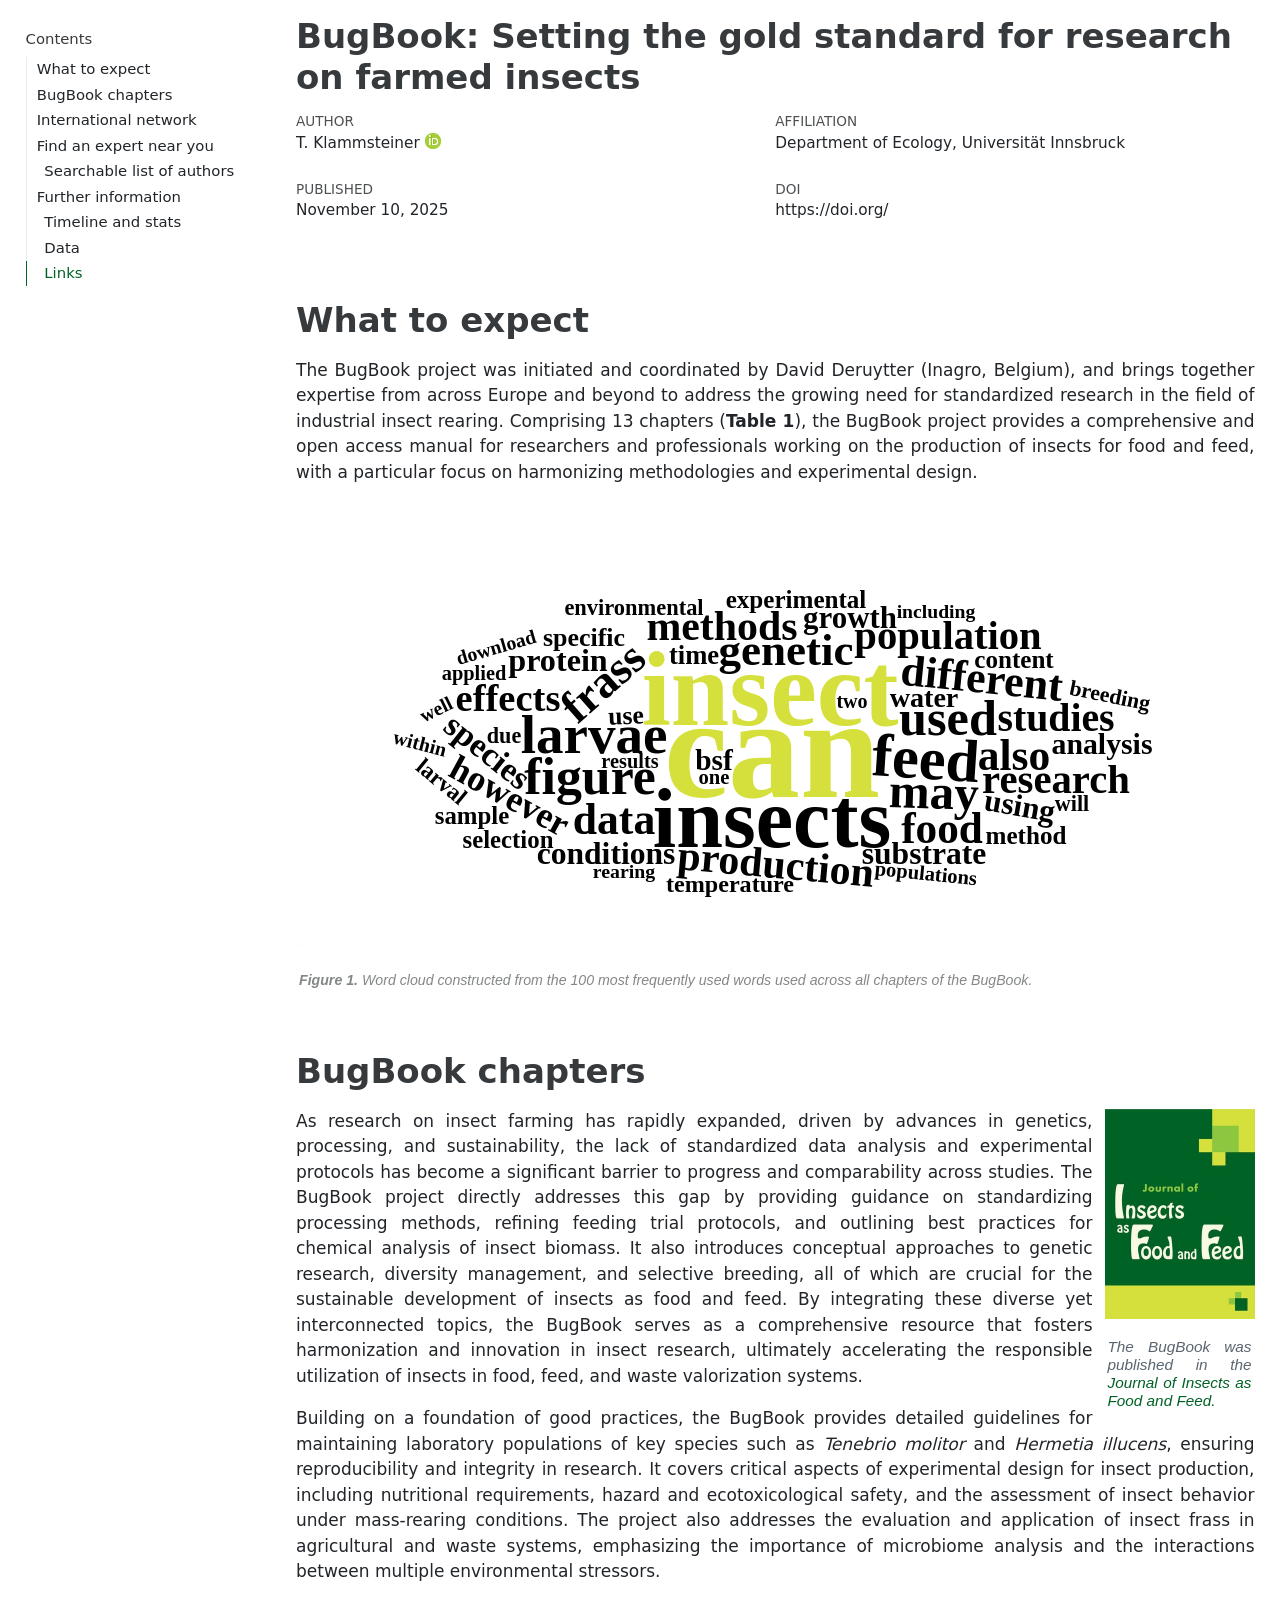
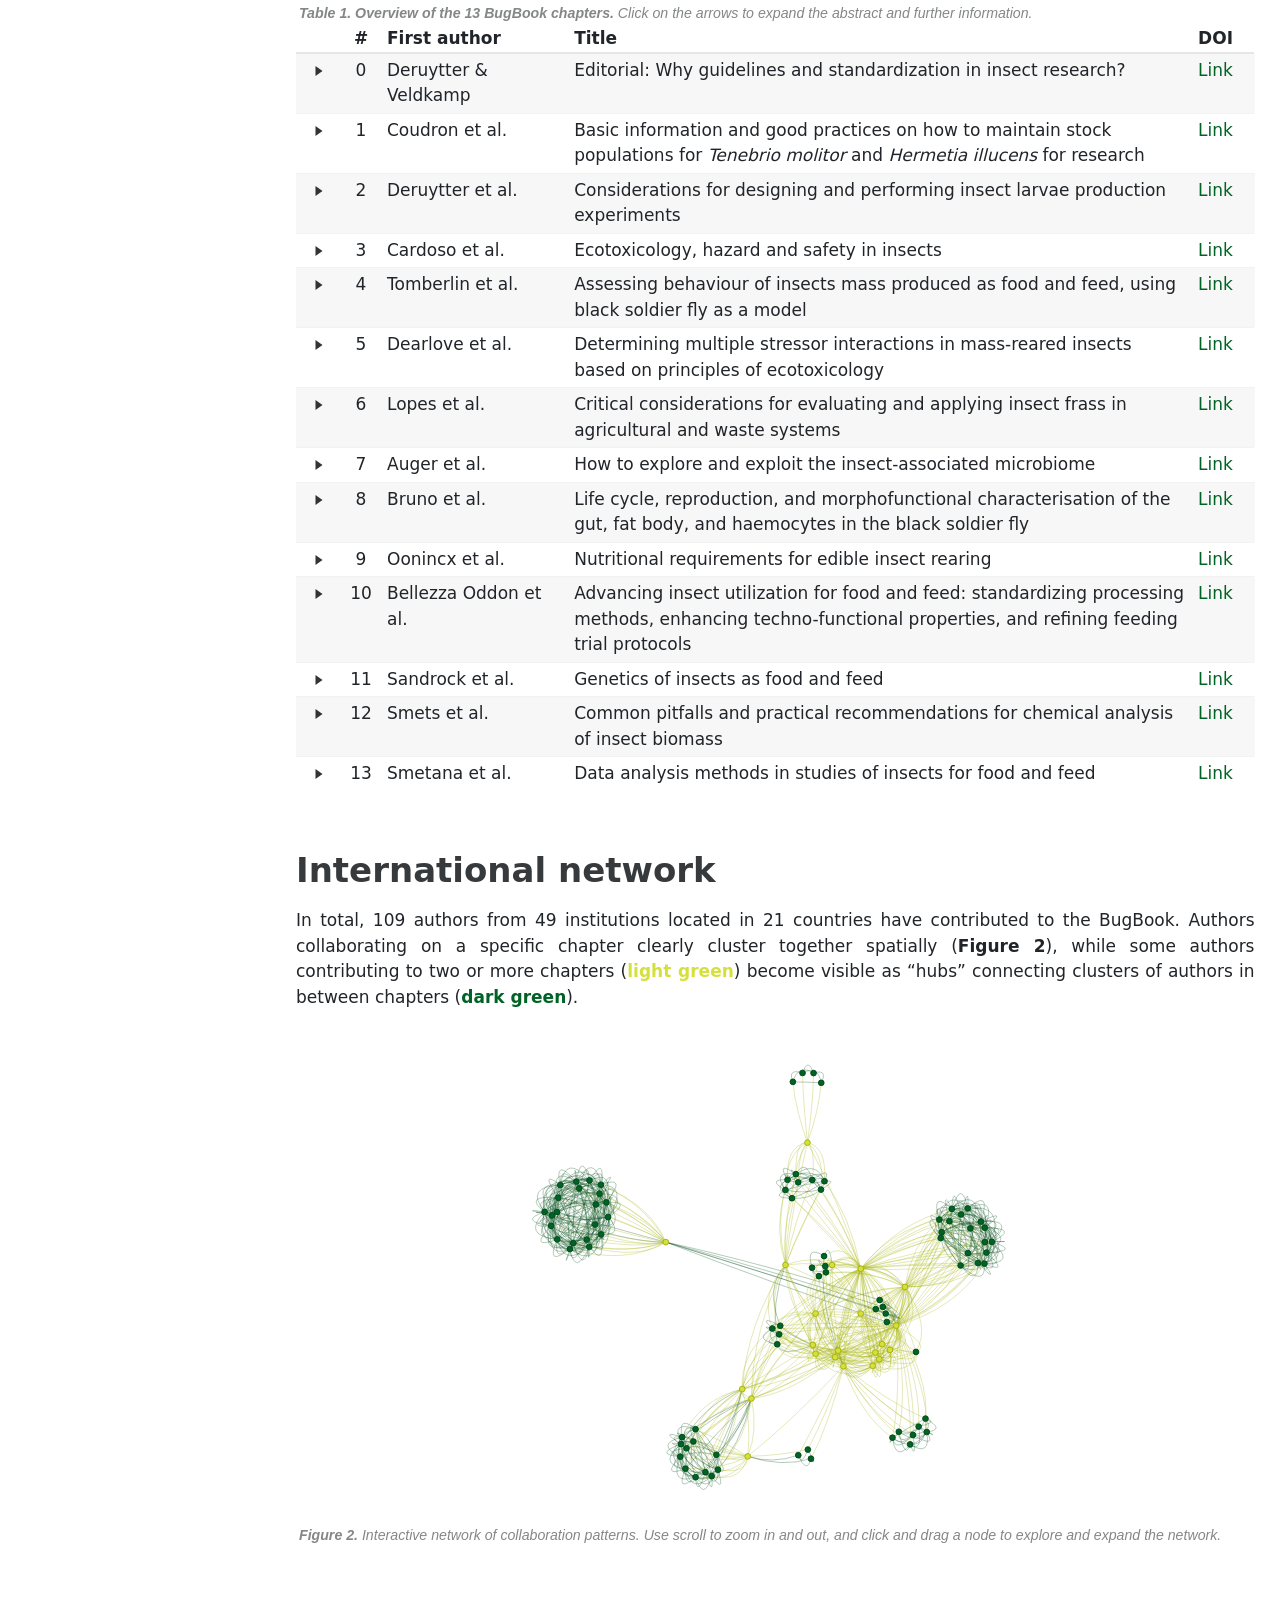
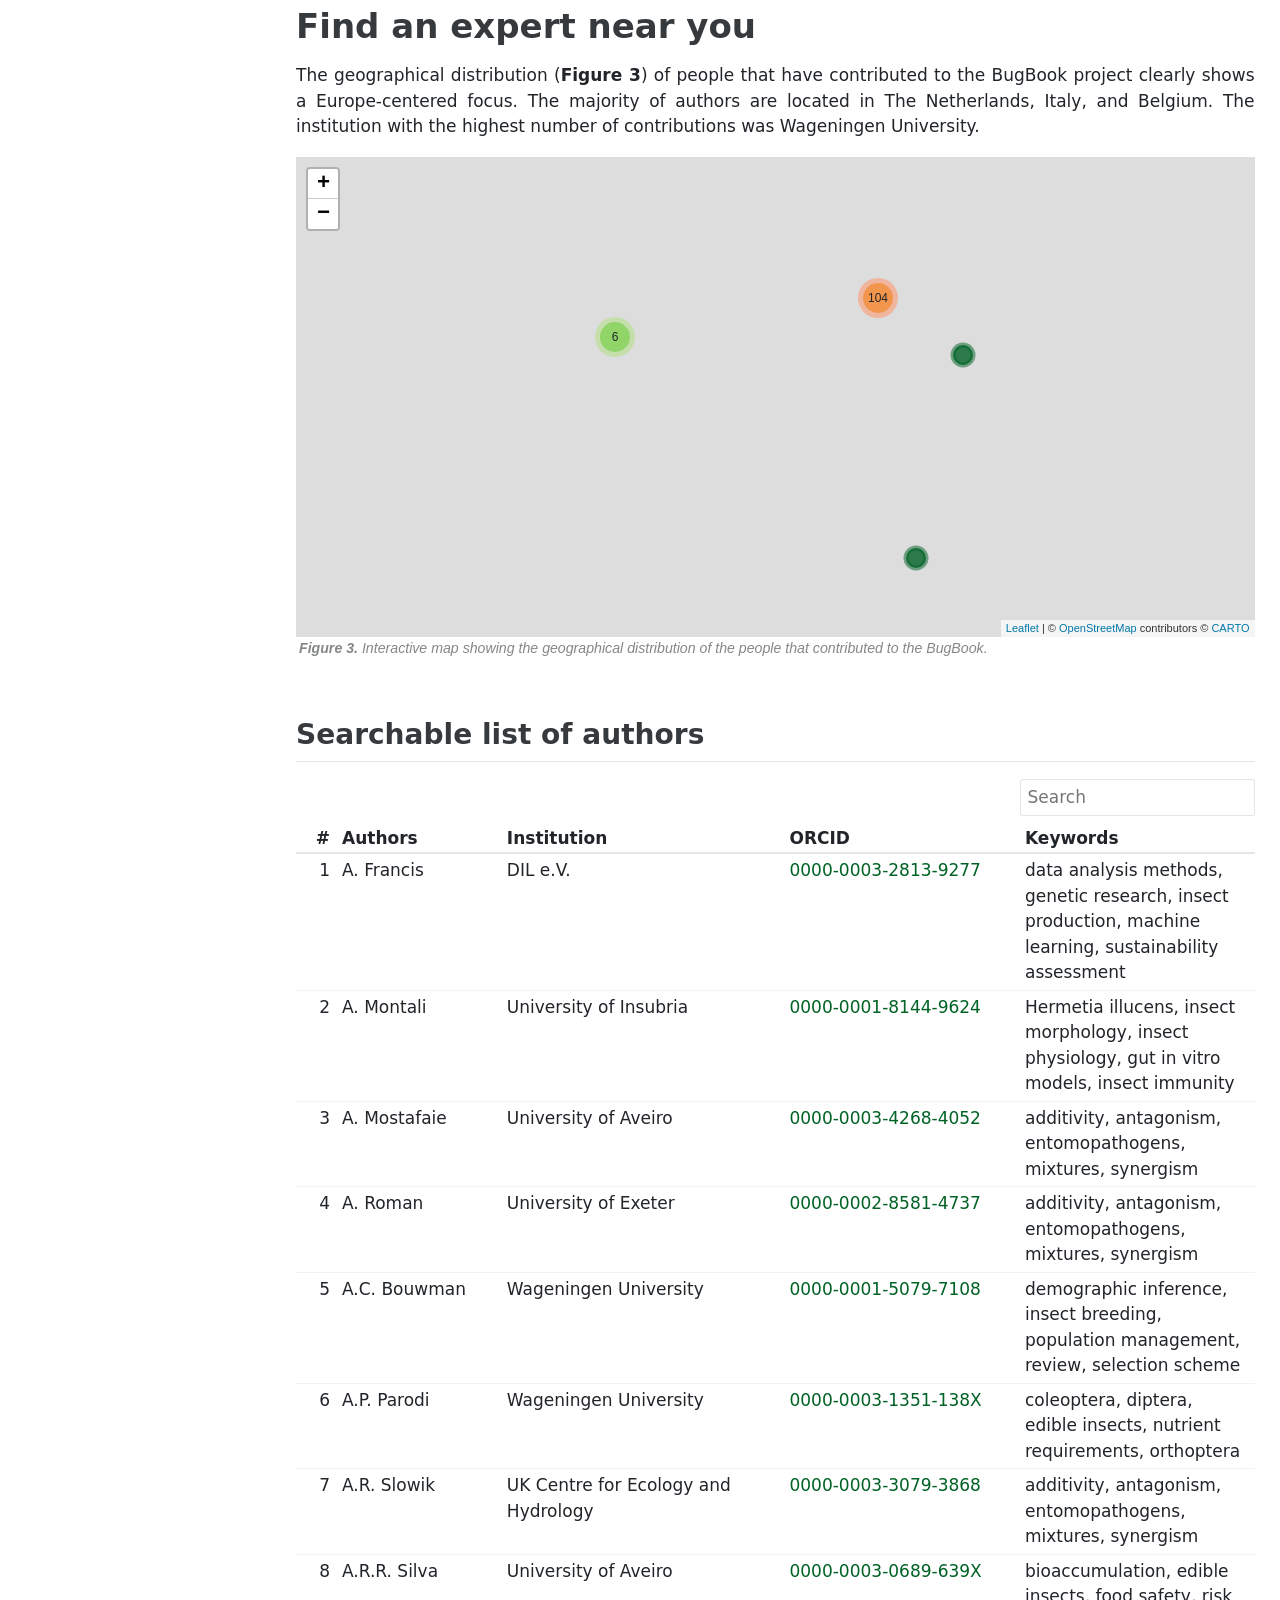
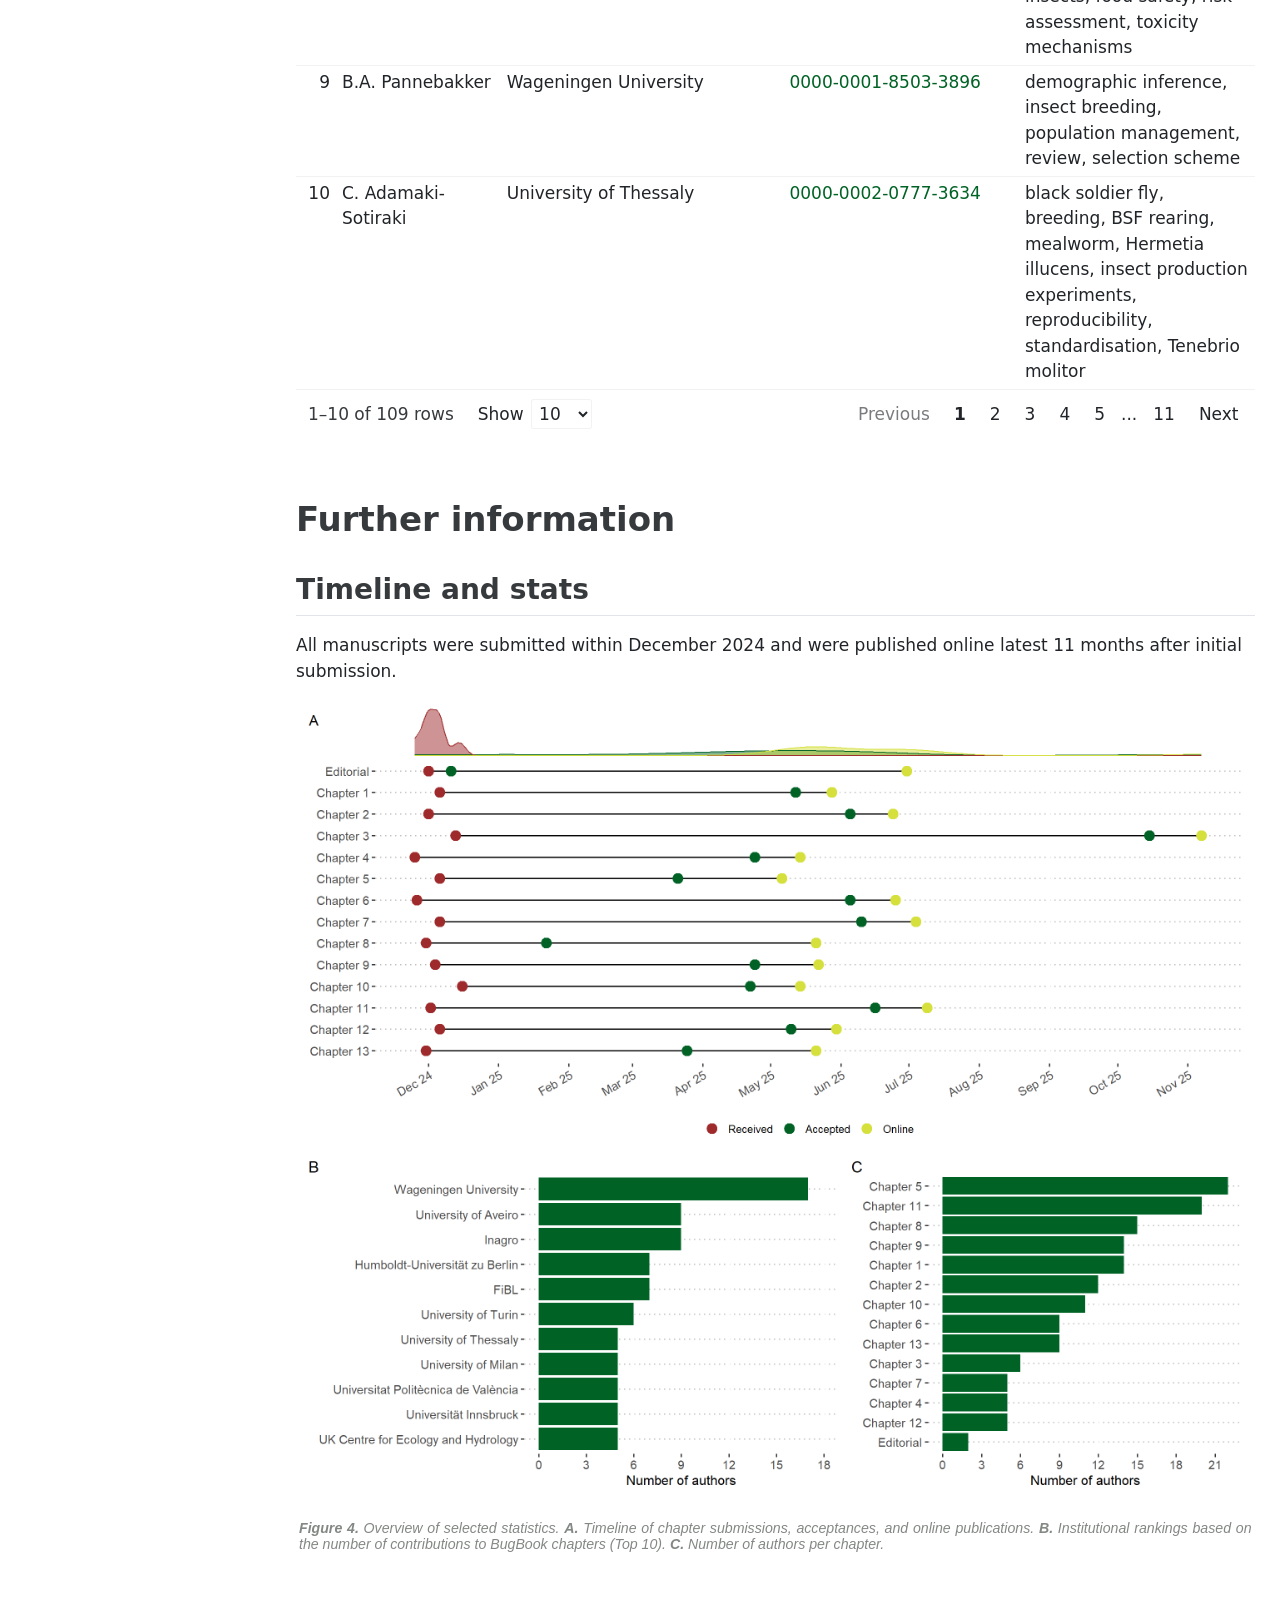
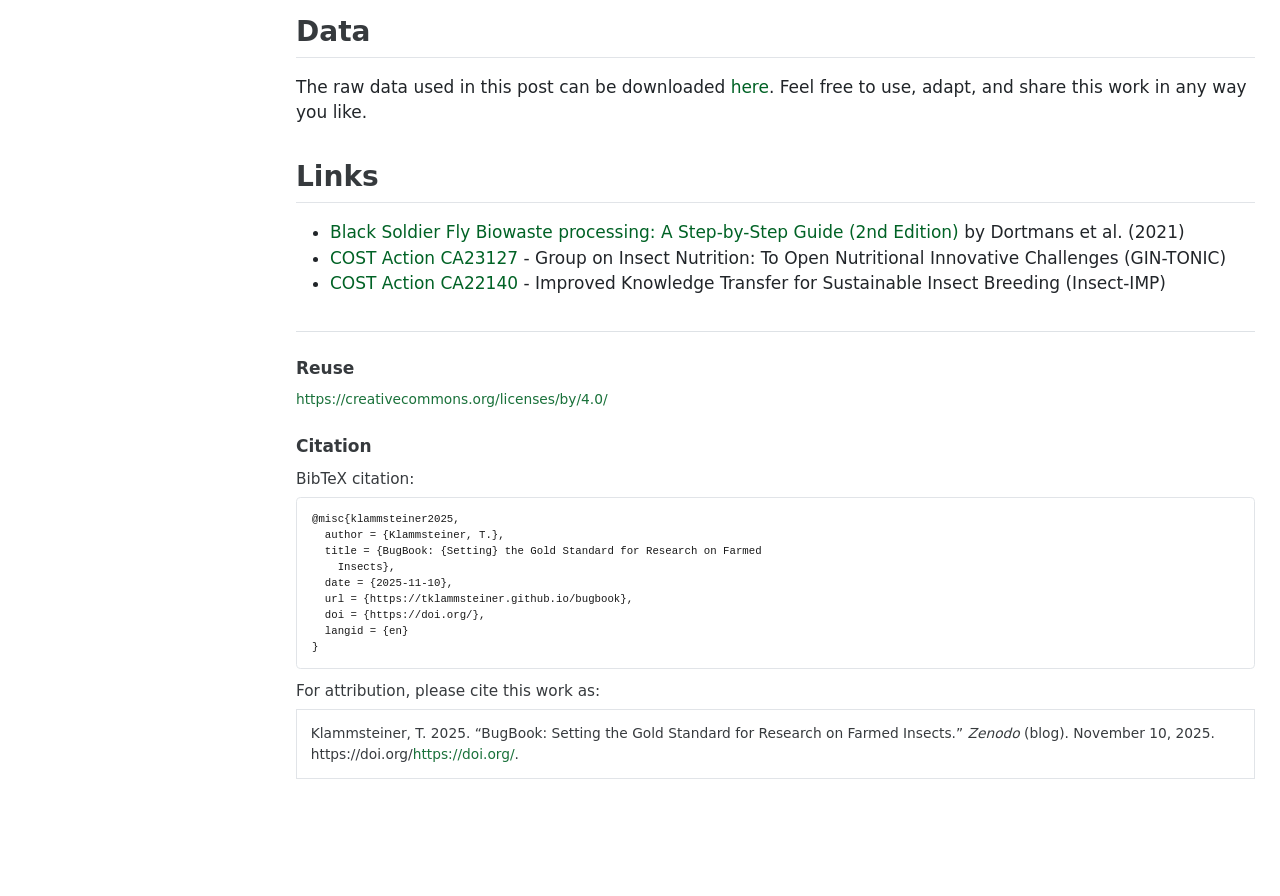
==== bugbook.html @ 724b0758 "adding release" ====
<!DOCTYPE html>
<html xmlns="http://www.w3.org/1999/xhtml" lang="en" xml:lang="en"><head>

<meta charset="utf-8">
<meta name="generator" content="quarto-1.3.450">

<meta name="viewport" content="width=device-width, initial-scale=1.0, user-scalable=yes">

<meta name="author" content="T. Klammsteiner">
<meta name="dcterms.date" content="2025-11-10">
<meta name="keywords" content="BugBook, Insects as food and feed, Insect farming, Standardization">

<title>BugBook: Setting the gold standard for research on farmed insects</title>
<style>
code{white-space: pre-wrap;}
span.smallcaps{font-variant: small-caps;}
div.columns{display: flex; gap: min(4vw, 1.5em);}
div.column{flex: auto; overflow-x: auto;}
div.hanging-indent{margin-left: 1.5em; text-indent: -1.5em;}
ul.task-list{list-style: none;}
ul.task-list li input[type="checkbox"] {
  width: 0.8em;
  margin: 0 0.8em 0.2em -1em; /* quarto-specific, see https://github.com/quarto-dev/quarto-cli/issues/4556 */ 
  vertical-align: middle;
}
</style>


<script src="bugbook_files/libs/clipboard/clipboard.min.js"></script>
<script src="bugbook_files/libs/quarto-html/quarto.js"></script>
<script src="bugbook_files/libs/quarto-html/popper.min.js"></script>
<script src="bugbook_files/libs/quarto-html/tippy.umd.min.js"></script>
<script src="bugbook_files/libs/quarto-html/anchor.min.js"></script>
<link href="bugbook_files/libs/quarto-html/tippy.css" rel="stylesheet">
<link href="bugbook_files/libs/quarto-html/quarto-syntax-highlighting.css" rel="stylesheet" id="quarto-text-highlighting-styles">
<script src="bugbook_files/libs/bootstrap/bootstrap.min.js"></script>
<link href="bugbook_files/libs/bootstrap/bootstrap-icons.css" rel="stylesheet">
<link href="bugbook_files/libs/bootstrap/bootstrap.min.css" rel="stylesheet" id="quarto-bootstrap" data-mode="light">
<style>html{ scroll-behavior: smooth; }</style>

<script src="bugbook_files/libs/core-js-2.5.3/shim.min.js"></script>
<script src="bugbook_files/libs/react-18.2.0/react.min.js"></script>
<script src="bugbook_files/libs/react-18.2.0/react-dom.min.js"></script>
<script src="bugbook_files/libs/reactwidget-2.0.0/react-tools.js"></script>
<link href="bugbook_files/libs/htmltools-fill-0.5.8.1/fill.css" rel="stylesheet">
<script src="bugbook_files/libs/htmlwidgets-1.6.4/htmlwidgets.js"></script>
<link href="bugbook_files/libs/reactable-0.4.4/reactable.css" rel="stylesheet">
<script src="bugbook_files/libs/reactable-binding-0.4.4/reactable.js"></script>
<link href="bugbook_files/libs/vis-9.1.0/vis-network.min.css" rel="stylesheet">
<script src="bugbook_files/libs/vis-9.1.0/vis-network.min.js"></script>
<script src="bugbook_files/libs/visNetwork-binding-2.1.2/visNetwork.js"></script>
<script src="bugbook_files/libs/jquery-3.6.0/jquery-3.6.0.min.js"></script>
<link href="bugbook_files/libs/leaflet-1.3.1/leaflet.css" rel="stylesheet">
<script src="bugbook_files/libs/leaflet-1.3.1/leaflet.js"></script>
<link href="bugbook_files/libs/leafletfix-1.0.0/leafletfix.css" rel="stylesheet">
<script src="bugbook_files/libs/proj4-2.6.2/proj4.min.js"></script>
<script src="bugbook_files/libs/Proj4Leaflet-1.0.1/proj4leaflet.js"></script>
<link href="bugbook_files/libs/rstudio_leaflet-1.3.1/rstudio_leaflet.css" rel="stylesheet">
<script src="bugbook_files/libs/leaflet-binding-2.2.2/leaflet.js"></script>
<script src="bugbook_files/libs/leaflet-providers-2.0.0/leaflet-providers_2.0.0.js"></script>
<script src="bugbook_files/libs/leaflet-providers-plugin-2.2.2/leaflet-providers-plugin.js"></script>
<link href="bugbook_files/libs/leaflet-markercluster-1.0.5/MarkerCluster.css" rel="stylesheet">
<link href="bugbook_files/libs/leaflet-markercluster-1.0.5/MarkerCluster.Default.css" rel="stylesheet">
<script src="bugbook_files/libs/leaflet-markercluster-1.0.5/leaflet.markercluster.js"></script>
<script src="bugbook_files/libs/leaflet-markercluster-1.0.5/leaflet.markercluster.freezable.js"></script>
<script src="bugbook_files/libs/leaflet-markercluster-1.0.5/leaflet.markercluster.layersupport.js"></script>


<link rel="stylesheet" href="custom.css">
</head>

<body>

<div id="quarto-content" class="page-columns page-rows-contents page-layout-full toc-left">
<div id="quarto-sidebar-toc-left" class="sidebar toc-left">
  <nav id="TOC" role="doc-toc" class="toc-active" data-toc-expanded="2">
    <h2 id="toc-title">Contents</h2>
   
  <ul>
  <li><a href="#what-to-expect" id="toc-what-to-expect" class="nav-link active" data-scroll-target="#what-to-expect">What to expect</a></li>
  <li><a href="#bugbook-chapters" id="toc-bugbook-chapters" class="nav-link" data-scroll-target="#bugbook-chapters">BugBook chapters</a></li>
  <li><a href="#international-network" id="toc-international-network" class="nav-link" data-scroll-target="#international-network">International network</a></li>
  <li><a href="#find-an-expert-near-you" id="toc-find-an-expert-near-you" class="nav-link" data-scroll-target="#find-an-expert-near-you">Find an expert near you</a>
  <ul class="collapse">
  <li><a href="#searchable-list-of-authors" id="toc-searchable-list-of-authors" class="nav-link" data-scroll-target="#searchable-list-of-authors">Searchable list of authors</a></li>
  </ul></li>
  <li><a href="#further-information" id="toc-further-information" class="nav-link" data-scroll-target="#further-information">Further information</a>
  <ul class="collapse">
  <li><a href="#timeline-and-stats" id="toc-timeline-and-stats" class="nav-link" data-scroll-target="#timeline-and-stats">Timeline and stats</a></li>
  <li><a href="#data" id="toc-data" class="nav-link" data-scroll-target="#data">Data</a></li>
  <li><a href="#links" id="toc-links" class="nav-link" data-scroll-target="#links">Links</a></li>
  </ul></li>
  </ul>
</nav>
</div>
<div id="quarto-margin-sidebar" class="sidebar margin-sidebar zindex-bottom">
</div>
<main class="content column-page-right" id="quarto-document-content">

<header id="title-block-header" class="quarto-title-block default">
<div class="quarto-title">
<h1 class="title">BugBook: Setting the gold standard for research on farmed insects</h1>
</div>


<div class="quarto-title-meta-author">
  <div class="quarto-title-meta-heading">Author</div>
  <div class="quarto-title-meta-heading">Affiliation</div>
  
    <div class="quarto-title-meta-contents">
    <p class="author"><a href="https://tklammsteiner.github.io">T. Klammsteiner</a> <a href="https://orcid.org/0000-0003-1280-5159" class="quarto-title-author-orcid"> <img src="[data-uri]"></a></p>
  </div>
    <div class="quarto-title-meta-contents">
        <p class="affiliation">
            Department of Ecology, Universität Innsbruck
          </p>
      </div>
    </div>

<div class="quarto-title-meta">

      
    <div>
    <div class="quarto-title-meta-heading">Published</div>
    <div class="quarto-title-meta-contents">
      <p class="date">November 10, 2025</p>
    </div>
  </div>
  
    
    <div>
    <div class="quarto-title-meta-heading">Doi</div>
    <div class="quarto-title-meta-contents">
      <p class="doi">
        <a href="https://doi.org/https://doi.org/">https://doi.org/</a>
      </p>
    </div>
  </div>
  </div>
  

</header>


<p><br></p>
<section id="what-to-expect" class="level1">
<h1>What to expect</h1>
<div style="text-align: justify;">
<p>The BugBook project was initiated and coordinated by David Deruytter (Inagro, Belgium), and brings together expertise from across Europe and beyond to address the growing need for standardized research in the field of industrial insect rearing. Comprising 13 chapters (<strong>Table 1</strong>), the BugBook project provides a comprehensive and open access manual for researchers and professionals working on the production of insects for food and feed, with a particular focus on harmonizing methodologies and experimental design.</p>
</div>
<p><br></p>
<iframe src="assets/wordcloud.html" width="100%" height="400" style="border:none;">
</iframe>
<figcaption>
<b>Figure 1.</b> Word cloud constructed from the 100 most frequently used words used across all chapters of the BugBook.
</figcaption>
<p><br></p>
</section>
<section id="bugbook-chapters" class="level1">
<h1>BugBook chapters</h1>
<div style="text-align: justify;">
<figure style="float: right; margin: 0 0 1em 1em; width: 150px; text-align: justify; font-size: 9pt;" class="figure">
<img src="assets/jiff.jpg" alt="JIFF logo" style="width: 100%;" class="figure-img">
<figcaption style="margin-top: 0.5em; font-style: italic;" class="figure-caption">
The BugBook was published in the <i><a href="https://brill.com/view/journals/jiff/jiff-overview.xml">Journal of Insects as Food and Feed.</a></i>
</figcaption>
</figure>
<p>As research on insect farming has rapidly expanded, driven by advances in genetics, processing, and sustainability, the lack of standardized data analysis and experimental protocols has become a significant barrier to progress and comparability across studies. The BugBook project directly addresses this gap by providing guidance on standardizing processing methods, refining feeding trial protocols, and outlining best practices for chemical analysis of insect biomass. It also introduces conceptual approaches to genetic research, diversity management, and selective breeding, all of which are crucial for the sustainable development of insects as food and feed. By integrating these diverse yet interconnected topics, the BugBook serves as a comprehensive resource that fosters harmonization and innovation in insect research, ultimately accelerating the responsible utilization of insects in food, feed, and waste valorization systems.</p>
<p>Building on a foundation of good practices, the BugBook provides detailed guidelines for maintaining laboratory populations of key species such as <i>Tenebrio molitor</i> and <i>Hermetia illucens</i>, ensuring reproducibility and integrity in research. It covers critical aspects of experimental design for insect production, including nutritional requirements, hazard and ecotoxicological safety, and the assessment of insect behavior under mass-rearing conditions. The project also addresses the evaluation and application of insect frass in agricultural and waste systems, emphasizing the importance of microbiome analysis and the interactions between multiple environmental stressors.</p>
</div>
<figcaption>
<b>Table 1. Overview of the 13 BugBook chapters.</b> Click on the arrows to expand the abstract and further information.
</figcaption>
<div class="cell">
<div class="cell-output-display">

<div class="reactable html-widget html-fill-item" id="htmlwidget-f30d7598595affc4f25a" style="width:auto;height:auto;"></div>
<script type="application/json" data-for="htmlwidget-f30d7598595affc4f25a">{"x":{"tag":{"name":"Reactable","attribs":{"data":{"Chapter":[0,1,2,3,4,5,6,7,8,9,10,11,12,13],"First_Author":["Deruytter & Veldkamp","Coudron et al.","Deruytter et al.","Cardoso et al.","Tomberlin et al.","Dearlove et al.","Lopes et al.","Auger et al.","Bruno et al.","Oonincx et al.","Bellezza Oddon et al.","Sandrock et al.","Smets et al.","Smetana et al."],"Title":["Editorial: Why guidelines and standardization in insect research?","Basic information and good practices on how to maintain stock populations for <i>Tenebrio molitor<\/i> and <i>Hermetia illucens<\/i> for research","Considerations for designing and performing insect larvae production experiments","Ecotoxicology, hazard and safety in insects","Assessing behaviour of insects mass produced as food and feed, using black soldier fly as a model","Determining multiple stressor interactions in mass-reared insects based on principles of ecotoxicology","Critical considerations for evaluating and applying insect frass in agricultural and waste systems","How to explore and exploit the insect-associated microbiome","Life cycle, reproduction, and morphofunctional characterisation of the gut, fat body, and haemocytes in the black soldier fly","Nutritional requirements for edible insect rearing","Advancing insect utilization for food and feed: standardizing processing methods, enhancing techno-functional properties, and refining feeding trial protocols","Genetics of insects as food and feed","Common pitfalls and practical recommendations for chemical analysis of insect biomass","Data analysis methods in studies of insects for food and feed"],"Received":["2024-12-01T00:00:00Z","2024-12-06T00:00:00Z","2024-12-01T00:00:00Z","2024-12-13T00:00:00Z","2024-11-25T00:00:00Z","2024-12-06T00:00:00Z","2024-11-26T00:00:00Z","2024-12-06T00:00:00Z","2024-11-30T00:00:00Z","2024-12-04T00:00:00Z","2024-12-16T00:00:00Z","2024-12-02T00:00:00Z","2024-12-06T00:00:00Z","2024-11-30T00:00:00Z"],"Accepted":["2024-12-11T00:00:00Z","2025-05-12T00:00:00Z","2025-06-05T00:00:00Z","2025-10-15T00:00:00Z","2025-04-24T00:00:00Z","2025-03-21T00:00:00Z","2025-06-05T00:00:00Z","2025-06-10T00:00:00Z","2025-01-22T00:00:00Z","2025-04-24T00:00:00Z","2025-04-22T00:00:00Z","2025-06-16T00:00:00Z","2025-05-10T00:00:00Z","2025-03-25T00:00:00Z"],"Published_online":["2025-06-30T00:00:00Z","2025-05-28T00:00:00Z","2025-06-24T00:00:00Z","2025-11-07T00:00:00Z","2025-05-14T00:00:00Z","2025-05-06T00:00:00Z","2025-06-25T00:00:00Z","2025-07-04T00:00:00Z","2025-05-21T00:00:00Z","2025-05-22T00:00:00Z","2025-05-14T00:00:00Z","2025-07-09T00:00:00Z","2025-05-30T00:00:00Z","2025-05-21T00:00:00Z"],"DOI":["https://doi.org/10.1163/23524588-bja10151","https://doi.org/10.1163/23524588-bja10240","https://doi.org/10.1163/23524588-bja10252","https://doi.org/10.1163/23524588-bja10322","https://doi.org/10.1163/23524588-bja10225","https://doi.org/10.1163/23524588-bja10203","https://doi.org/10.1163/23524588-bja10254","https://doi.org/10.1163/23524588-bja10256","https://doi.org/10.1163/23524588-20250002","https://doi.org/10.1163/23524588-bja10226","https://doi.org/10.1163/23524588-bja10224","https://doi.org/10.1163/23524588-bja10260","https://doi.org/10.1163/23524588-bja10238","https://doi.org/10.1163/23524588-bja10209"],"Authors":["D. Deruytter, T. Veldkamp","C.L. Coudron, C. Adamaki-Sotiraki, W. Yakti, J.J. Pascual, V. Wiklicky, C. Sandrock, M. Van Peer, C. Athanassiou, D.A. Peguero, C. Rumbos, S. Naser El Deen, T. Veldkamp, D. Deruytter, M. Cambra-López","D. Deruytter, C. Coudron, V. Wiklicky, S. Naser El Deen, M. Van Peer, C. Rumbos, D.A. Peguero, C. Adamaki-Sotiraki, C. Athanassiou, T. Veldkamp, C. Sandrock, W. Yakti","D.N. Cardoso, M. Prodana, A.R.R. Silva, R.G. Morgado, J.N. Pinto, S. Loureiro","J.K. Tomberlin, T. Klammsteiner, N. Lemke, P. Yadav, C. Sandrock","E. Dearlove, C.A.M. Van Gestel, S. Loureiro, C. Svendsen, M. Lloyd, L. Mugo-Kamiri, J.M. Petersen, E. Bessette, S. Edwards, F.S. Lim, P. Herren, L. Hernández Pelegrı́n, R.D. Pienaar, H. Huditz, A. Mostafaie, J. Pinto, A. Roman, C. Savio, A.R. Slowik, J. Takacs, J.K. Upfold, H. Hesketh\r\n\r\n\r\n\r\n","I.G. Lopes, M. Gómez-Brandón, N. Praeg, J. Claeys, W. Yakti, M. Bitterlich, J.J. Jones, C.-M. Geilfus, T. Klammsteiner","L. Auger, D. Tegtmeier, S. Caccia, T. Klammsteiner, J. De Smet","D. Bruno, F. Manas, M. Bonelli, M. Gold, M. Marzari, D. Roma, M.C. Valoroso, A. Montali, J.B. Guillaume, M. Rebora, C. Bressac, N. Herman, S. Caccia, M. Casartelli, G. Tettamanti","D.G.A.B. Oonincx, M. Gold, G. Bosch, J.B. Guillaume, C.I. Rumbos, S. Naser El Deen, C. Sandrock, S. Bellezza Oddon, C.G. Athanassiou, M. Cambra-López, J.J. Pascual, A.P. Parodi, T. Spranghers, W. Yakti","S. Bellezza Oddon, G. Rossi, V. Bongiorno, L. Gasco, S. Ojha, L. Rastello, M. Renna, L. Rossi Ribeiro, C. Sandrock, O.K. Schlüter, I. Biasato\r\n\r\n\r\n\r\n","C. Sandrock, T.N. Generalovic, K. Paul, G.E.L. Petersen, E. Sellem, M.B. Smith, M. Tapio, W. Yakti, L.W. Beukeboom, D. Deruytter, C.D. Jiggins, T. Lefebvre, P. Librado, B.A. Pannebakker, C.J. Picard, C. Rhode, J.G. Sørensen, A.C. Bouwman, L.S. Hansen, J. Obšteter","R. Smets, N.A. Sibinga, G. Verheyen, G. Rossi, M. Van Der Borght","S. Smetana, C. Coudron, D. Deruytter, A. Francis, J.J. Pascual, T. Klammsteiner, N. Lemke, C. Sandrock, R. Zanoli"],"Abstract":["Research on the use of insects as a source of food and feed is experiencing significant growth, as it may contribute to the transition from linear agricultural practices to a more sustainable circular system (van Huis and Oonincx, 2017). For instance, a search in Google Scholar for articles containing “Tenebrio molitor” or “Hermetia illucens” in the title reveals an increase in publications from 115 in 2014 to 961 in 2023 (Figure 1), compared to a total of only 534 publications from 2004 to 2013. This growth rate surpasses the overall increase in scientific publications over a similar period (47% from 2016 to 2022; Hanson et al., 2024), indicating a rising interest and engagement in this emerging field.","The information on the production and reproduction of Tenebrio molitor and Hermetia illucens is essential for researchers pursuing a career in insect farming for food, feed and non-food applications. Rather than requiring researchers to sift through numerous studies to develop effective rearing protocols to maintain a stock population for experimental purposes, the authors summarized insights from peer-reviewed research, while expanding it with their collective experience in rearing these species in both laboratory and pilot-scale settings. A similar approach was applied to both species, beginning with a detailed overview of their life cycle, which is used as a framework for various maintenance procedures. Followed by a description of the environmental conditions in which each species should be held and the minimal infrastructure needed to rear them. Feed recommendations are provided, along with good practices for each stage of the lifecycle, including egg production, instar rearing, and adult handling. The final section addresses potential risks and hazards associated with insect rearing. This includes concerns about the allergenicity of particles produced during rearing, as well as the possibility of contamination, disease outbreaks, or pest infestations. The risks associated with maintaining different insect strains, including cross-contamination and the potential for genetic drift or inbreeding depression, are also discussed.","This chapter of the BugBook provides guidance and addresses challenges towards conducting experiments that aim to optimize the production of insects for food and feed, focusing exclusively on Tenebrio molitor (yellow mealworm) and Hermetia illucens (black soldier fly). The goal is to improve the reliability, reproducibility, and efficiency of insect production experiments. This reduces the human and financial resources needed, improves quality, and ensure the broader implementation of the results. Importantly, these guidelines are based on both data from literature and from unpublished experiences of the authors. Most aspects of the experimental systems are discussed, starting with methods to ensure that the laboratory conditions correct, followed by the experimental design and setup, including a focus on the control group, scale, and number of replicates. Thereafter, information is provided on the different aspects that need to be monitored during the experiment and how to conclude or harvest an experiment. The latter includes a discussion on the various criteria for determining the optimal harvest time. Finally, common challenges in working on insect larvae are identified and guidelines towards relevant publication information are provided.","This BugBook article provides an overview of edible insect toxicological concerns, focusing on exposure routes, mechanisms of toxicity, and assessment endpoints relevant to human and environmental health. Insects are exposed to contaminants through dermal, oral, injection, and inhalation routes. This article explores key toxicity mechanisms, including neurotoxicity, endocrine disruption, oxidative stress, and immune suppression, emphasising their implications for toxicity in insects. Methodological approaches to assess the toxicity of contaminants, such as topical application, dietary exposures, bioaccumulation assays, and advanced modelling techniques, are discussed, highlighting their adaptability for edible insect species. Standardised protocols, such as those from the Organisation for Economic Co-operation and Development (OECD) and the International Organisation for Standardisation (ISO), are presented whenever possible (excluding bees). Data analyses, interpretation, and modelling are briefly summarised, along with examples and case studies that highlight the relevance of toxicity testing for ensuring food safety, regulatory compliance, and sustainable insect farming practices. Bioaccumulation studies using toxicokinetics modelling reveal insights into contaminant uptake and elimination in relevant edible insect species, supporting practical applications like depuration periods in rearing facilities. By addressing current gaps in methodologies and providing a roadmap for ecotoxicological research, this article aims to guide policymakers, researchers, and industry stakeholders in promoting safe and sustainable practices for the insect-based food and feed sector. The findings underscore the importance of interdisciplinary collaboration in harmonising global standards, safeguarding public health, and advancing circular bioeconomy goals.","Behavioural research and its applications has a rich history in science with direct applications continuing to expand global understanding of ecosystem function, structure, and evolution. The same can be said for such research as related to the applied sciences including entomology. The purpose of this chapter is to provide context to various approaches for assessing behaviour of insects that are mass produced for food and feed. By using the black soldier fly as a model, various approaches for conducting such research are explored along with providing some perspective on the value of such data for optimising insect production. However, it should be noted that this chapter is not exhaustive with regards to variables that can be examined, or the methods employed.","Insect mass-rearing is a rapidly expanding industry for the production of protein for food and feed. These highly productive artificial rearing environments can expose insects to a range of biotic and abiotic stressors, including insect pathogens, which may result in population crashes. Interactions between insect pathogens with multiple stressors can exacerbate the effects of individual pathogens on host insects. However, reliable predictions on the combined effects of individual stressors based on mechanisms of action are lacking within the field of insect pathology. We review how ecotoxicological modelling of multiple stressors can be applied to mass-reared insect systems and discuss the importance of standardization across research fields investigating multiple stressors. Important considerations in multiple stressor terminology, experimental design, endpoints and analysis of results are discussed to improve understanding of multiple stressors and their impact on insects for food and feed. This is essential for ensuring optimal rearing conditions for mass-reared insect populations.","Insect frass is one of the most abundant products in the insect industry, regardless of the farmed species. Rich inorganic matter and plant nutrients, frass isapromising organicamendment that can be used inagriculture. While many benefits and challenges have been reported, several knowledge gapsremain unanswered, regarding the specific characteristics and mechanismsof its effects on soils and plants,particularlyintermsof the processes driving these effects and interactions.This article aimstodiscuss recent research on frass and identify existing knowledge gaps, and propose strategies to improve research methodologies,increase comparability across studies, and generate more robust results.The topics covered include the evaluation offrass effects on soil physical properties,microbiological dynamics and fertility, as well as its effects on plant growth, development, and metabolism. The article also explores the potential offrass as an antimicrobial agent and highlights the need for stabilising and improvingits quality and safety before it is used inagricultural activities.Looking forward,insect frass holds great promise as a sustainable input for agriculture, food production, and feed systems.","Large scale insect farming is exploring routes to enhance the efficiency, stability, and safety of the bioconversion of low-value substrates into insect-derived building blocks for food, feed, and fertiliser. Along with optimising insect rearing conditions and genetics, the insect microbiome is fundamental for the physiology, development, and adaptation of its host to various environmental conditions. To efficiently explore and exploit this ecosystem, a thorough understanding of its composition, function, and dynamics is required. This article aspires to provide a synopsis of the methodologies used to probe the insect-associated microbiome, primarily focusing on industrially relevant insect species. Key considerations for sample timing, selection, storage, and processing are discussed, emphasising the importance of standardised approaches to facilitate cross-study comparisons and enhance reproducibility. Marker gene and shotgun metagenomic sequencing are contrasted as means to investigate microbiome features, touching upon their respective (dis)advantages and potential use cases. Cultivation-based methods are essential for functional characterisation and translating the potential of insect-derived microorganisms for industrial applications. Direct isolation and enrichment cultures, along with anaerobic and aerobic cultivation techniques, are discussed as well. Methods to engineer microbiomes, such as axenic rearing and synthetic community assembly, have developed as powerful tools for exploring the role of specific microbes in host physiology. Beyond these approaches, metabolomics and metaproteomics are emerging as insightful techniques to dig deeper into microbiome functionality and host-microbe interactions. This article provides a multifaceted outline for researchers investigating the insect-associated microbiome and emphasises the importance of standardised methodologies and reporting for advancing the field.","Insects are attracting significant attention due to their effectiveness as bioconversion agents for various organic waste and by-products, as well as for their use as raw material in the food and feed sector. Consequently, their potential in creating novel, circular, and sustainable supply chains has been extensively documented, leading to a rapid increase in research on the biology of these animals. In this scenario, the black soldier fly (BSF) has gained considerable popularity. Despite the extraordinary bioconversion capabilities of BSF larvae, several challenges must be addressed to develop and optimise the bioconversion process of a wide range of organic substrates. This effort is accompanied by the need to standardise research protocols. To this end, in this article we present information on the morphological features of developmental stages of BSF, the isolation of larval organs, and methods for studying digestion, immune response, and the reproductive system.","The rapid expansion of insect farming as a sustainable approach for protein production has led to an accumulation of published research on the use of low-value substrates as insect feed. However, compared to conventional livestock, there is a lack of fundamental knowledge about the nutritional physiology and requirements of insects. Such knowledge can lead to the development of optimised feeding substrates that boost insect performance and nutrient composition. In this chapter, the current knowledge on the nutritional requirements of the most relevant insects produced for food and feed is reviewed, and the methods and assays used to investigate the specific requirements are presented. This description of current knowledge on nutritional requirements of edible insects can be used to design suitable rearing diets and as a foundation to further our understanding of insect nutrition.","This study presents specific baseline protocols and actionable recommendations for processing and evaluating insect-derived products for food and feed applications, addressing current gaps in standardization and market integration. Processing methods and the utilization of insect-derived products are two critical aspects intrinsically linked to their market applicability for both food and feed purposes. Therefore, it is imperative to direct research efforts towards these domains, aiming to standardise procedures and products to support broader market adoption. Currently, thermal processing, mechanical fractionation, and enzymatic hydrolysis are among the most common technologies, but differences in temperature, process duration, and input material result in variable products, which might be more suitable for specific applications rather than other. These inconsistencies hamper process standardization as well as stakeholder and market confidence. To address this, the study proposes a set of core variables – including moisture content, processing temperature, and duration – that should be consistently reported in scientific publications to enhance reproducibility and facilitate quality benchmarking. Conversely, the evaluation of insect-derived products as feed ingredients parallels the inclusion of other raw materials into animal diets. Similarities include assessing their nutritional value, digestibility, and compatibility with existing feed formulations. However, the integration of insect-based feed ingredients also necessitates addressing several unique recommendations and considerations that are specific to insects and their derivatives. Notably, the study identifies the need for refined protein quantification techniques (e.g. adjusted N conversion factors) that account for chitin and other non-protein nitrogen sources. Furthermore, insect-derived products are inherently diverse, encompassing a wide range of forms, including dried powders, liquid extracts, whole (live) insects, and processed meals. Each of these product types presents distinct challenges and opportunities in terms of their handling, storage, and integration into feed systems. To guide future application, we outline tailored strategies for each product type, emphasizing the importance of interdisciplinary research spanning animal physiology, behavior, and nutrition. Overall, this work provides a structured framework to advance the standardization, comparability, and integration of insect-derived products across the food and feed sectors.","Just like traditional livestock, farmed insects harbour genetic variation and can be selectively bred to optimise traits of interest. This BugBook article presents a comprehensive overview of how genetics can contribute to improving insect production for food and feed. Molecular genetics and genomics approaches for generating the data essential for understanding species biology are presented, as well as their implementation in dedicated selective breeding programmes, and options for health and quality control of mass rearing operations. To harness the breeding potential of farmed insects, methods to investigate population genetic diversity and structure through population and evolutionary genetic principles are provided as well as tools for monitoring genetic variation and assessing genetic consequences of captive breeding to adequately manage populations. An overview is given on quantitative genetics of farmed insects, how to record phenotypes and pedigrees, estimate genetic parameters, and design optimal breeding programmes. Lastly, the role of functional genetics in insect production is discussed, the biological link between DNA and phenotypic variation, and key to effectively apply genetic improvement strategies through selective breeding. This article identifies knowledge gaps in insect breeding and provides recommendations for application and future research. Major challenges in the field of genetics of farmed insects include how to phenotype large numbers of individual insects over generations; how environmental factors affect trait expression, including interaction with genetics; and how to translate results from laboratory settings to mass rearing environments. This article will contribute to further develop the area of genetics of insects for food and feed.","The rapid growth of the insect industry as a sustainable solution for feed, food, and biomaterials highlights the urgent need for standardised chemical analyses of insect biomass. Currently, the lack of standardised protocols has led to researchers employing diverse methodologies they perceive as most appropriate. This variability introduces the risk of inconsistency when comparing results, like comparing apples with oranges, and hampers progress in the field. Standardised methods of analysis for insect matrices are essential to ensure uniformity, reliability, and comparability of data, fostering trust and efficiency within the scientific and industrial communities. Establishing standard methods is the responsibility of specialized institutions like the Association of Official Agricultural Chemists or the International Organization for Standardization. Thus, rather than prescribing standard methods, the focus of this chapter is on identifying challenges with the current state-of-the-art, emphasizing the need for consensus-based approaches, and helping researchers interpret differences between the various methods reported in the literature.\r\n\r\nIn the absence of standardised methods much can already be gained through provisional uniformization efforts. This chapter therefore outlines specific recommendations for sampling and key proximate analyses, including fat and fatty acid profiling, protein and amino acid quantification, ash determination, and the assessment of chitin, and nitrogen-free extract. Emphasis is also placed on the importance of accurate reporting, as documentation of methods will enhance data transparency, facilitate reproducibility, and strengthen cross-study comparisons. These efforts aim to streamline future research but also reduce inconsistencies in published data, ensuring the scientific community is no longer bugged by methodological uncertainties.","In recent decades, research on insect production for food and feed has expanded significantly, driven by advances in farming, processing, genetics, and sustainability. Various data analysis methods, from traditional statistics to advanced machine learning, are used to optimise aspects of insect-based systems. In production, methods like analysis of variance (ANOVA) and regression analysis help improve breeding conditions and growth rates, while multivariate analyses support processing studies by evaluating nutritional and microbial safety. Genetic research leverages bioinformatics, genome-wide association studies (GWAS), and quantitative genetics to enhance traits like yield and disease resistance. Sustainability assessments use life cycle analysis (LCA) with Monte Carlo simulations to measure environmental impacts. Emerging tools, such as neural networks and support vector machines, are gaining traction for predicting feed conversion ratios and disease detection. Despite progress, a comprehensive guide that bridges classic and novel data analysis methods in insect research is still lacking. This study aims to address this gap by offering an accessible manual for researchers and professionals. It will consolidate methodologies across disciplines, highlighting foundational tools for beginners while showcasing advanced techniques for experts. Topics include the application of tailored methods like chitin and protein accounting, sensory analysis, consumer preference modelling, and data visualisation to improve stakeholder communication. By enhancing methodological rigor and fostering transparency, this guide will promote innovation, facilitate data interchange, and ensure the replicability of findings. Ultimately, it aims to drive sustainable advancements in the mass production of insects for food and feed."],"Keywords":[null,"black soldier fly, breeding, BSF rearing, mealworm","Hermetia illucens, insect production experiments, reproducibility, standardisation, Tenebrio molitor","bioaccumulation, edible insects, food safety, risk assessment, toxicity mechanisms","choice test, electrophysiology, ethology, experimental design, reproduction","additivity, antagonism, entomopathogens, mixtures, synergism","fertiliser, soil amendment, protocol, experimental design, hygienisation","Hermetia illucens, Tenebrio molitor, microbiome, sequencing, methodology","Hermetia illucens, insect morphology, insect physiology, gut in vitro models, insect immunity","coleoptera, diptera, edible insects, nutrient requirements, orthoptera","alternative protein, edible insect, insect meal, livestock, reproducibility","demographic inference, insect breeding, population management, review, selection scheme","chemical analysis, chitin, insects, moisture, protein","data analysis methods, genetic research, insect production, machine learning, sustainability assessment"]},"columns":[{"id":".details","name":"","type":null,"sortable":false,"resizable":false,"filterable":false,"searchable":false,"width":45,"align":"center","details":[{"name":"div","attribs":{"style":{"margin":"16px 24px"}},"children":[{"name":"b","attribs":{},"children":["Author info: "]},"D. Deruytter, T. Veldkamp",{"name":"br","attribs":{},"children":[]},{"name":"br","attribs":{},"children":[]},{"name":"b","attribs":{},"children":["Keywords: "]},"NA",{"name":"br","attribs":{},"children":[]},{"name":"br","attribs":{},"children":[]},{"name":"div","attribs":{"style":{"text-align":"justify"}},"children":[{"name":"b","attribs":{},"children":["Abstract: "]},"Research on the use of insects as a source of food and feed is experiencing significant growth, as it may contribute to the transition from linear agricultural practices to a more sustainable circular system (van Huis and Oonincx, 2017). For instance, a search in Google Scholar for articles containing “Tenebrio molitor” or “Hermetia illucens” in the title reveals an increase in publications from 115 in 2014 to 961 in 2023 (Figure 1), compared to a total of only 534 publications from 2004 to 2013. This growth rate surpasses the overall increase in scientific publications over a similar period (47% from 2016 to 2022; Hanson et al., 2024), indicating a rising interest and engagement in this emerging field."]}]},{"name":"div","attribs":{"style":{"margin":"16px 24px"}},"children":[{"name":"b","attribs":{},"children":["Author info: "]},"C.L. Coudron, C. Adamaki-Sotiraki, W. Yakti, J.J. Pascual, V. Wiklicky, C. Sandrock, M. Van Peer, C. Athanassiou, D.A. Peguero, C. Rumbos, S. Naser El Deen, T. Veldkamp, D. Deruytter, M. Cambra-López",{"name":"br","attribs":{},"children":[]},{"name":"br","attribs":{},"children":[]},{"name":"b","attribs":{},"children":["Keywords: "]},"black soldier fly, breeding, BSF rearing, mealworm",{"name":"br","attribs":{},"children":[]},{"name":"br","attribs":{},"children":[]},{"name":"div","attribs":{"style":{"text-align":"justify"}},"children":[{"name":"b","attribs":{},"children":["Abstract: "]},"The information on the production and reproduction of Tenebrio molitor and Hermetia illucens is essential for researchers pursuing a career in insect farming for food, feed and non-food applications. Rather than requiring researchers to sift through numerous studies to develop effective rearing protocols to maintain a stock population for experimental purposes, the authors summarized insights from peer-reviewed research, while expanding it with their collective experience in rearing these species in both laboratory and pilot-scale settings. A similar approach was applied to both species, beginning with a detailed overview of their life cycle, which is used as a framework for various maintenance procedures. Followed by a description of the environmental conditions in which each species should be held and the minimal infrastructure needed to rear them. Feed recommendations are provided, along with good practices for each stage of the lifecycle, including egg production, instar rearing, and adult handling. The final section addresses potential risks and hazards associated with insect rearing. This includes concerns about the allergenicity of particles produced during rearing, as well as the possibility of contamination, disease outbreaks, or pest infestations. The risks associated with maintaining different insect strains, including cross-contamination and the potential for genetic drift or inbreeding depression, are also discussed."]}]},{"name":"div","attribs":{"style":{"margin":"16px 24px"}},"children":[{"name":"b","attribs":{},"children":["Author info: "]},"D. Deruytter, C. Coudron, V. Wiklicky, S. Naser El Deen, M. Van Peer, C. Rumbos, D.A. Peguero, C. Adamaki-Sotiraki, C. Athanassiou, T. Veldkamp, C. Sandrock, W. Yakti",{"name":"br","attribs":{},"children":[]},{"name":"br","attribs":{},"children":[]},{"name":"b","attribs":{},"children":["Keywords: "]},"Hermetia illucens, insect production experiments, reproducibility, standardisation, Tenebrio molitor",{"name":"br","attribs":{},"children":[]},{"name":"br","attribs":{},"children":[]},{"name":"div","attribs":{"style":{"text-align":"justify"}},"children":[{"name":"b","attribs":{},"children":["Abstract: "]},"This chapter of the BugBook provides guidance and addresses challenges towards conducting experiments that aim to optimize the production of insects for food and feed, focusing exclusively on Tenebrio molitor (yellow mealworm) and Hermetia illucens (black soldier fly). The goal is to improve the reliability, reproducibility, and efficiency of insect production experiments. This reduces the human and financial resources needed, improves quality, and ensure the broader implementation of the results. Importantly, these guidelines are based on both data from literature and from unpublished experiences of the authors. Most aspects of the experimental systems are discussed, starting with methods to ensure that the laboratory conditions correct, followed by the experimental design and setup, including a focus on the control group, scale, and number of replicates. Thereafter, information is provided on the different aspects that need to be monitored during the experiment and how to conclude or harvest an experiment. The latter includes a discussion on the various criteria for determining the optimal harvest time. Finally, common challenges in working on insect larvae are identified and guidelines towards relevant publication information are provided."]}]},{"name":"div","attribs":{"style":{"margin":"16px 24px"}},"children":[{"name":"b","attribs":{},"children":["Author info: "]},"D.N. Cardoso, M. Prodana, A.R.R. Silva, R.G. Morgado, J.N. Pinto, S. Loureiro",{"name":"br","attribs":{},"children":[]},{"name":"br","attribs":{},"children":[]},{"name":"b","attribs":{},"children":["Keywords: "]},"bioaccumulation, edible insects, food safety, risk assessment, toxicity mechanisms",{"name":"br","attribs":{},"children":[]},{"name":"br","attribs":{},"children":[]},{"name":"div","attribs":{"style":{"text-align":"justify"}},"children":[{"name":"b","attribs":{},"children":["Abstract: "]},"This BugBook article provides an overview of edible insect toxicological concerns, focusing on exposure routes, mechanisms of toxicity, and assessment endpoints relevant to human and environmental health. Insects are exposed to contaminants through dermal, oral, injection, and inhalation routes. This article explores key toxicity mechanisms, including neurotoxicity, endocrine disruption, oxidative stress, and immune suppression, emphasising their implications for toxicity in insects. Methodological approaches to assess the toxicity of contaminants, such as topical application, dietary exposures, bioaccumulation assays, and advanced modelling techniques, are discussed, highlighting their adaptability for edible insect species. Standardised protocols, such as those from the Organisation for Economic Co-operation and Development (OECD) and the International Organisation for Standardisation (ISO), are presented whenever possible (excluding bees). Data analyses, interpretation, and modelling are briefly summarised, along with examples and case studies that highlight the relevance of toxicity testing for ensuring food safety, regulatory compliance, and sustainable insect farming practices. Bioaccumulation studies using toxicokinetics modelling reveal insights into contaminant uptake and elimination in relevant edible insect species, supporting practical applications like depuration periods in rearing facilities. By addressing current gaps in methodologies and providing a roadmap for ecotoxicological research, this article aims to guide policymakers, researchers, and industry stakeholders in promoting safe and sustainable practices for the insect-based food and feed sector. The findings underscore the importance of interdisciplinary collaboration in harmonising global standards, safeguarding public health, and advancing circular bioeconomy goals."]}]},{"name":"div","attribs":{"style":{"margin":"16px 24px"}},"children":[{"name":"b","attribs":{},"children":["Author info: "]},"J.K. Tomberlin, T. Klammsteiner, N. Lemke, P. Yadav, C. Sandrock",{"name":"br","attribs":{},"children":[]},{"name":"br","attribs":{},"children":[]},{"name":"b","attribs":{},"children":["Keywords: "]},"choice test, electrophysiology, ethology, experimental design, reproduction",{"name":"br","attribs":{},"children":[]},{"name":"br","attribs":{},"children":[]},{"name":"div","attribs":{"style":{"text-align":"justify"}},"children":[{"name":"b","attribs":{},"children":["Abstract: "]},"Behavioural research and its applications has a rich history in science with direct applications continuing to expand global understanding of ecosystem function, structure, and evolution. The same can be said for such research as related to the applied sciences including entomology. The purpose of this chapter is to provide context to various approaches for assessing behaviour of insects that are mass produced for food and feed. By using the black soldier fly as a model, various approaches for conducting such research are explored along with providing some perspective on the value of such data for optimising insect production. However, it should be noted that this chapter is not exhaustive with regards to variables that can be examined, or the methods employed."]}]},{"name":"div","attribs":{"style":{"margin":"16px 24px"}},"children":[{"name":"b","attribs":{},"children":["Author info: "]},"E. Dearlove, C.A.M. Van Gestel, S. Loureiro, C. Svendsen, M. Lloyd, L. Mugo-Kamiri, J.M. Petersen, E. Bessette, S. Edwards, F.S. Lim, P. Herren, L. Hernández Pelegrı́n, R.D. Pienaar, H. Huditz, A. Mostafaie, J. Pinto, A. Roman, C. Savio, A.R. Slowik, J. Takacs, J.K. Upfold, H. Hesketh\r\n\r\n\r\n\r\n",{"name":"br","attribs":{},"children":[]},{"name":"br","attribs":{},"children":[]},{"name":"b","attribs":{},"children":["Keywords: "]},"additivity, antagonism, entomopathogens, mixtures, synergism",{"name":"br","attribs":{},"children":[]},{"name":"br","attribs":{},"children":[]},{"name":"div","attribs":{"style":{"text-align":"justify"}},"children":[{"name":"b","attribs":{},"children":["Abstract: "]},"Insect mass-rearing is a rapidly expanding industry for the production of protein for food and feed. These highly productive artificial rearing environments can expose insects to a range of biotic and abiotic stressors, including insect pathogens, which may result in population crashes. Interactions between insect pathogens with multiple stressors can exacerbate the effects of individual pathogens on host insects. However, reliable predictions on the combined effects of individual stressors based on mechanisms of action are lacking within the field of insect pathology. We review how ecotoxicological modelling of multiple stressors can be applied to mass-reared insect systems and discuss the importance of standardization across research fields investigating multiple stressors. Important considerations in multiple stressor terminology, experimental design, endpoints and analysis of results are discussed to improve understanding of multiple stressors and their impact on insects for food and feed. This is essential for ensuring optimal rearing conditions for mass-reared insect populations."]}]},{"name":"div","attribs":{"style":{"margin":"16px 24px"}},"children":[{"name":"b","attribs":{},"children":["Author info: "]},"I.G. Lopes, M. Gómez-Brandón, N. Praeg, J. Claeys, W. Yakti, M. Bitterlich, J.J. Jones, C.-M. Geilfus, T. Klammsteiner",{"name":"br","attribs":{},"children":[]},{"name":"br","attribs":{},"children":[]},{"name":"b","attribs":{},"children":["Keywords: "]},"fertiliser, soil amendment, protocol, experimental design, hygienisation",{"name":"br","attribs":{},"children":[]},{"name":"br","attribs":{},"children":[]},{"name":"div","attribs":{"style":{"text-align":"justify"}},"children":[{"name":"b","attribs":{},"children":["Abstract: "]},"Insect frass is one of the most abundant products in the insect industry, regardless of the farmed species. Rich inorganic matter and plant nutrients, frass isapromising organicamendment that can be used inagriculture. While many benefits and challenges have been reported, several knowledge gapsremain unanswered, regarding the specific characteristics and mechanismsof its effects on soils and plants,particularlyintermsof the processes driving these effects and interactions.This article aimstodiscuss recent research on frass and identify existing knowledge gaps, and propose strategies to improve research methodologies,increase comparability across studies, and generate more robust results.The topics covered include the evaluation offrass effects on soil physical properties,microbiological dynamics and fertility, as well as its effects on plant growth, development, and metabolism. The article also explores the potential offrass as an antimicrobial agent and highlights the need for stabilising and improvingits quality and safety before it is used inagricultural activities.Looking forward,insect frass holds great promise as a sustainable input for agriculture, food production, and feed systems."]}]},{"name":"div","attribs":{"style":{"margin":"16px 24px"}},"children":[{"name":"b","attribs":{},"children":["Author info: "]},"L. Auger, D. Tegtmeier, S. Caccia, T. Klammsteiner, J. De Smet",{"name":"br","attribs":{},"children":[]},{"name":"br","attribs":{},"children":[]},{"name":"b","attribs":{},"children":["Keywords: "]},"Hermetia illucens, Tenebrio molitor, microbiome, sequencing, methodology",{"name":"br","attribs":{},"children":[]},{"name":"br","attribs":{},"children":[]},{"name":"div","attribs":{"style":{"text-align":"justify"}},"children":[{"name":"b","attribs":{},"children":["Abstract: "]},"Large scale insect farming is exploring routes to enhance the efficiency, stability, and safety of the bioconversion of low-value substrates into insect-derived building blocks for food, feed, and fertiliser. Along with optimising insect rearing conditions and genetics, the insect microbiome is fundamental for the physiology, development, and adaptation of its host to various environmental conditions. To efficiently explore and exploit this ecosystem, a thorough understanding of its composition, function, and dynamics is required. This article aspires to provide a synopsis of the methodologies used to probe the insect-associated microbiome, primarily focusing on industrially relevant insect species. Key considerations for sample timing, selection, storage, and processing are discussed, emphasising the importance of standardised approaches to facilitate cross-study comparisons and enhance reproducibility. Marker gene and shotgun metagenomic sequencing are contrasted as means to investigate microbiome features, touching upon their respective (dis)advantages and potential use cases. Cultivation-based methods are essential for functional characterisation and translating the potential of insect-derived microorganisms for industrial applications. Direct isolation and enrichment cultures, along with anaerobic and aerobic cultivation techniques, are discussed as well. Methods to engineer microbiomes, such as axenic rearing and synthetic community assembly, have developed as powerful tools for exploring the role of specific microbes in host physiology. Beyond these approaches, metabolomics and metaproteomics are emerging as insightful techniques to dig deeper into microbiome functionality and host-microbe interactions. This article provides a multifaceted outline for researchers investigating the insect-associated microbiome and emphasises the importance of standardised methodologies and reporting for advancing the field."]}]},{"name":"div","attribs":{"style":{"margin":"16px 24px"}},"children":[{"name":"b","attribs":{},"children":["Author info: "]},"D. Bruno, F. Manas, M. Bonelli, M. Gold, M. Marzari, D. Roma, M.C. Valoroso, A. Montali, J.B. Guillaume, M. Rebora, C. Bressac, N. Herman, S. Caccia, M. Casartelli, G. Tettamanti",{"name":"br","attribs":{},"children":[]},{"name":"br","attribs":{},"children":[]},{"name":"b","attribs":{},"children":["Keywords: "]},"Hermetia illucens, insect morphology, insect physiology, gut in vitro models, insect immunity",{"name":"br","attribs":{},"children":[]},{"name":"br","attribs":{},"children":[]},{"name":"div","attribs":{"style":{"text-align":"justify"}},"children":[{"name":"b","attribs":{},"children":["Abstract: "]},"Insects are attracting significant attention due to their effectiveness as bioconversion agents for various organic waste and by-products, as well as for their use as raw material in the food and feed sector. Consequently, their potential in creating novel, circular, and sustainable supply chains has been extensively documented, leading to a rapid increase in research on the biology of these animals. In this scenario, the black soldier fly (BSF) has gained considerable popularity. Despite the extraordinary bioconversion capabilities of BSF larvae, several challenges must be addressed to develop and optimise the bioconversion process of a wide range of organic substrates. This effort is accompanied by the need to standardise research protocols. To this end, in this article we present information on the morphological features of developmental stages of BSF, the isolation of larval organs, and methods for studying digestion, immune response, and the reproductive system."]}]},{"name":"div","attribs":{"style":{"margin":"16px 24px"}},"children":[{"name":"b","attribs":{},"children":["Author info: "]},"D.G.A.B. Oonincx, M. Gold, G. Bosch, J.B. Guillaume, C.I. Rumbos, S. Naser El Deen, C. Sandrock, S. Bellezza Oddon, C.G. Athanassiou, M. Cambra-López, J.J. Pascual, A.P. Parodi, T. Spranghers, W. Yakti",{"name":"br","attribs":{},"children":[]},{"name":"br","attribs":{},"children":[]},{"name":"b","attribs":{},"children":["Keywords: "]},"coleoptera, diptera, edible insects, nutrient requirements, orthoptera",{"name":"br","attribs":{},"children":[]},{"name":"br","attribs":{},"children":[]},{"name":"div","attribs":{"style":{"text-align":"justify"}},"children":[{"name":"b","attribs":{},"children":["Abstract: "]},"The rapid expansion of insect farming as a sustainable approach for protein production has led to an accumulation of published research on the use of low-value substrates as insect feed. However, compared to conventional livestock, there is a lack of fundamental knowledge about the nutritional physiology and requirements of insects. Such knowledge can lead to the development of optimised feeding substrates that boost insect performance and nutrient composition. In this chapter, the current knowledge on the nutritional requirements of the most relevant insects produced for food and feed is reviewed, and the methods and assays used to investigate the specific requirements are presented. This description of current knowledge on nutritional requirements of edible insects can be used to design suitable rearing diets and as a foundation to further our understanding of insect nutrition."]}]},{"name":"div","attribs":{"style":{"margin":"16px 24px"}},"children":[{"name":"b","attribs":{},"children":["Author info: "]},"S. Bellezza Oddon, G. Rossi, V. Bongiorno, L. Gasco, S. Ojha, L. Rastello, M. Renna, L. Rossi Ribeiro, C. Sandrock, O.K. Schlüter, I. Biasato\r\n\r\n\r\n\r\n",{"name":"br","attribs":{},"children":[]},{"name":"br","attribs":{},"children":[]},{"name":"b","attribs":{},"children":["Keywords: "]},"alternative protein, edible insect, insect meal, livestock, reproducibility",{"name":"br","attribs":{},"children":[]},{"name":"br","attribs":{},"children":[]},{"name":"div","attribs":{"style":{"text-align":"justify"}},"children":[{"name":"b","attribs":{},"children":["Abstract: "]},"This study presents specific baseline protocols and actionable recommendations for processing and evaluating insect-derived products for food and feed applications, addressing current gaps in standardization and market integration. Processing methods and the utilization of insect-derived products are two critical aspects intrinsically linked to their market applicability for both food and feed purposes. Therefore, it is imperative to direct research efforts towards these domains, aiming to standardise procedures and products to support broader market adoption. Currently, thermal processing, mechanical fractionation, and enzymatic hydrolysis are among the most common technologies, but differences in temperature, process duration, and input material result in variable products, which might be more suitable for specific applications rather than other. These inconsistencies hamper process standardization as well as stakeholder and market confidence. To address this, the study proposes a set of core variables – including moisture content, processing temperature, and duration – that should be consistently reported in scientific publications to enhance reproducibility and facilitate quality benchmarking. Conversely, the evaluation of insect-derived products as feed ingredients parallels the inclusion of other raw materials into animal diets. Similarities include assessing their nutritional value, digestibility, and compatibility with existing feed formulations. However, the integration of insect-based feed ingredients also necessitates addressing several unique recommendations and considerations that are specific to insects and their derivatives. Notably, the study identifies the need for refined protein quantification techniques (e.g. adjusted N conversion factors) that account for chitin and other non-protein nitrogen sources. Furthermore, insect-derived products are inherently diverse, encompassing a wide range of forms, including dried powders, liquid extracts, whole (live) insects, and processed meals. Each of these product types presents distinct challenges and opportunities in terms of their handling, storage, and integration into feed systems. To guide future application, we outline tailored strategies for each product type, emphasizing the importance of interdisciplinary research spanning animal physiology, behavior, and nutrition. Overall, this work provides a structured framework to advance the standardization, comparability, and integration of insect-derived products across the food and feed sectors."]}]},{"name":"div","attribs":{"style":{"margin":"16px 24px"}},"children":[{"name":"b","attribs":{},"children":["Author info: "]},"C. Sandrock, T.N. Generalovic, K. Paul, G.E.L. Petersen, E. Sellem, M.B. Smith, M. Tapio, W. Yakti, L.W. Beukeboom, D. Deruytter, C.D. Jiggins, T. Lefebvre, P. Librado, B.A. Pannebakker, C.J. Picard, C. Rhode, J.G. Sørensen, A.C. Bouwman, L.S. Hansen, J. Obšteter",{"name":"br","attribs":{},"children":[]},{"name":"br","attribs":{},"children":[]},{"name":"b","attribs":{},"children":["Keywords: "]},"demographic inference, insect breeding, population management, review, selection scheme",{"name":"br","attribs":{},"children":[]},{"name":"br","attribs":{},"children":[]},{"name":"div","attribs":{"style":{"text-align":"justify"}},"children":[{"name":"b","attribs":{},"children":["Abstract: "]},"Just like traditional livestock, farmed insects harbour genetic variation and can be selectively bred to optimise traits of interest. This BugBook article presents a comprehensive overview of how genetics can contribute to improving insect production for food and feed. Molecular genetics and genomics approaches for generating the data essential for understanding species biology are presented, as well as their implementation in dedicated selective breeding programmes, and options for health and quality control of mass rearing operations. To harness the breeding potential of farmed insects, methods to investigate population genetic diversity and structure through population and evolutionary genetic principles are provided as well as tools for monitoring genetic variation and assessing genetic consequences of captive breeding to adequately manage populations. An overview is given on quantitative genetics of farmed insects, how to record phenotypes and pedigrees, estimate genetic parameters, and design optimal breeding programmes. Lastly, the role of functional genetics in insect production is discussed, the biological link between DNA and phenotypic variation, and key to effectively apply genetic improvement strategies through selective breeding. This article identifies knowledge gaps in insect breeding and provides recommendations for application and future research. Major challenges in the field of genetics of farmed insects include how to phenotype large numbers of individual insects over generations; how environmental factors affect trait expression, including interaction with genetics; and how to translate results from laboratory settings to mass rearing environments. This article will contribute to further develop the area of genetics of insects for food and feed."]}]},{"name":"div","attribs":{"style":{"margin":"16px 24px"}},"children":[{"name":"b","attribs":{},"children":["Author info: "]},"R. Smets, N.A. Sibinga, G. Verheyen, G. Rossi, M. Van Der Borght",{"name":"br","attribs":{},"children":[]},{"name":"br","attribs":{},"children":[]},{"name":"b","attribs":{},"children":["Keywords: "]},"chemical analysis, chitin, insects, moisture, protein",{"name":"br","attribs":{},"children":[]},{"name":"br","attribs":{},"children":[]},{"name":"div","attribs":{"style":{"text-align":"justify"}},"children":[{"name":"b","attribs":{},"children":["Abstract: "]},"The rapid growth of the insect industry as a sustainable solution for feed, food, and biomaterials highlights the urgent need for standardised chemical analyses of insect biomass. Currently, the lack of standardised protocols has led to researchers employing diverse methodologies they perceive as most appropriate. This variability introduces the risk of inconsistency when comparing results, like comparing apples with oranges, and hampers progress in the field. Standardised methods of analysis for insect matrices are essential to ensure uniformity, reliability, and comparability of data, fostering trust and efficiency within the scientific and industrial communities. Establishing standard methods is the responsibility of specialized institutions like the Association of Official Agricultural Chemists or the International Organization for Standardization. Thus, rather than prescribing standard methods, the focus of this chapter is on identifying challenges with the current state-of-the-art, emphasizing the need for consensus-based approaches, and helping researchers interpret differences between the various methods reported in the literature.\r\n\r\nIn the absence of standardised methods much can already be gained through provisional uniformization efforts. This chapter therefore outlines specific recommendations for sampling and key proximate analyses, including fat and fatty acid profiling, protein and amino acid quantification, ash determination, and the assessment of chitin, and nitrogen-free extract. Emphasis is also placed on the importance of accurate reporting, as documentation of methods will enhance data transparency, facilitate reproducibility, and strengthen cross-study comparisons. These efforts aim to streamline future research but also reduce inconsistencies in published data, ensuring the scientific community is no longer bugged by methodological uncertainties."]}]},{"name":"div","attribs":{"style":{"margin":"16px 24px"}},"children":[{"name":"b","attribs":{},"children":["Author info: "]},"S. Smetana, C. Coudron, D. Deruytter, A. Francis, J.J. Pascual, T. Klammsteiner, N. Lemke, C. Sandrock, R. Zanoli",{"name":"br","attribs":{},"children":[]},{"name":"br","attribs":{},"children":[]},{"name":"b","attribs":{},"children":["Keywords: "]},"data analysis methods, genetic research, insect production, machine learning, sustainability assessment",{"name":"br","attribs":{},"children":[]},{"name":"br","attribs":{},"children":[]},{"name":"div","attribs":{"style":{"text-align":"justify"}},"children":[{"name":"b","attribs":{},"children":["Abstract: "]},"In recent decades, research on insect production for food and feed has expanded significantly, driven by advances in farming, processing, genetics, and sustainability. Various data analysis methods, from traditional statistics to advanced machine learning, are used to optimise aspects of insect-based systems. In production, methods like analysis of variance (ANOVA) and regression analysis help improve breeding conditions and growth rates, while multivariate analyses support processing studies by evaluating nutritional and microbial safety. Genetic research leverages bioinformatics, genome-wide association studies (GWAS), and quantitative genetics to enhance traits like yield and disease resistance. Sustainability assessments use life cycle analysis (LCA) with Monte Carlo simulations to measure environmental impacts. Emerging tools, such as neural networks and support vector machines, are gaining traction for predicting feed conversion ratios and disease detection. Despite progress, a comprehensive guide that bridges classic and novel data analysis methods in insect research is still lacking. This study aims to address this gap by offering an accessible manual for researchers and professionals. It will consolidate methodologies across disciplines, highlighting foundational tools for beginners while showcasing advanced techniques for experts. Topics include the application of tailored methods like chitin and protein accounting, sensory analysis, consumer preference modelling, and data visualisation to improve stakeholder communication. By enhancing methodological rigor and fostering transparency, this guide will promote innovation, facilitate data interchange, and ensure the replicability of findings. Ultimately, it aims to drive sustainable advancements in the mass production of insects for food and feed."]}]}]},{"id":"Chapter","name":"#","type":"numeric","maxWidth":40,"align":"center"},{"id":"First_Author","name":"First author","type":"character","minWidth":150},{"id":"Title","name":"Title","type":"character","html":true,"minWidth":500},{"id":"Received","name":"Received","type":"Date","show":false},{"id":"Accepted","name":"Accepted","type":"Date","show":false},{"id":"Published_online","name":"Published_online","type":"Date","show":false},{"id":"DOI","name":"DOI","type":"character","cell":["<a href=\"https://doi.org/10.1163/23524588-bja10151\" target=\"_blank\">Link<\/a>","<a href=\"https://doi.org/10.1163/23524588-bja10240\" target=\"_blank\">Link<\/a>","<a href=\"https://doi.org/10.1163/23524588-bja10252\" target=\"_blank\">Link<\/a>","<a href=\"https://doi.org/10.1163/23524588-bja10322\" target=\"_blank\">Link<\/a>","<a href=\"https://doi.org/10.1163/23524588-bja10225\" target=\"_blank\">Link<\/a>","<a href=\"https://doi.org/10.1163/23524588-bja10203\" target=\"_blank\">Link<\/a>","<a href=\"https://doi.org/10.1163/23524588-bja10254\" target=\"_blank\">Link<\/a>","<a href=\"https://doi.org/10.1163/23524588-bja10256\" target=\"_blank\">Link<\/a>","<a href=\"https://doi.org/10.1163/23524588-20250002\" target=\"_blank\">Link<\/a>","<a href=\"https://doi.org/10.1163/23524588-bja10226\" target=\"_blank\">Link<\/a>","<a href=\"https://doi.org/10.1163/23524588-bja10224\" target=\"_blank\">Link<\/a>","<a href=\"https://doi.org/10.1163/23524588-bja10260\" target=\"_blank\">Link<\/a>","<a href=\"https://doi.org/10.1163/23524588-bja10238\" target=\"_blank\">Link<\/a>","<a href=\"https://doi.org/10.1163/23524588-bja10209\" target=\"_blank\">Link<\/a>"],"html":true,"minWidth":50},{"id":"Authors","name":"Authors","type":"character","show":false},{"id":"Abstract","name":"Abstract","type":"character","show":false},{"id":"Keywords","name":"Keywords","type":"character","show":false}],"defaultPageSize":15,"highlight":true,"striped":true,"compact":true,"dataKey":"b59c0dc89ce7f24a5c641ff4427c6755"},"children":[]},"class":"reactR_markup"},"evals":[],"jsHooks":[]}</script>
</div>
</div>
<p><br></p>
</section>
<section id="international-network" class="level1">
<h1>International network</h1>
<div style="text-align:justify;">
<p>In total, 109 authors from 49 institutions located in 21 countries have contributed to the BugBook. Authors collaborating on a specific chapter clearly cluster together spatially (<b>Figure 2</b>), while some authors contributing to two or more chapters (<span style="color:#D5E03C;"><b>light green</b></span>) become visible as “hubs” connecting clusters of authors in between chapters (<span style="color:#006225;"><b>dark green</b></span>).</p>
</div>
<div class="cell">
<div class="cell-output-display">
<div class="visNetwork html-widget html-fill-item" id="htmlwidget-b85bf888dc62471906a9" style="width:100%;height:480px;"></div>
<script type="application/json" data-for="htmlwidget-b85bf888dc62471906a9">{"x":{"nodes":{"id":["D. Deruytter","C.L. Coudron","C. Adamaki-Sotiraki","W. Yakti","J.J. Pascual","V. Wiklicky","C. Sandrock","M. Van Peer","C.G. Athanassiou","D.A. Peguero","C.I. Rumbos","S. Naser El Deen","T. Veldkamp","C. Rumbos","D.N. Cardoso","M. Prodana","A.R.R. Silva","R.G. Morgado","J.N. Pinto","J.K. Tomberlin","T. Klammsteiner","N. Lemke","P. Yadav","E. Dearlove","C.A.M. Van Gestel","S. Loureiro","C. Svendsen","M. Lloyd","L. Mugo-Kamiri","J.M. Petersen","E. Bessette","S. Edwards","F.S. Lim","P. Herren","L. Hernández Pelegrı́n","R.D. Pienaar","H. Huditz","A. Mostafaie","J. Pinto","A. Roman","C. Savio","A.R. Slowik","J. Takacs","J.K. Upfold","I.G. Lopes","M. Gómez-Brandón","N. Praeg","J. Claeys","M. Bitterlich","J.J. Jones","C.-M. Geilfus","L. Auger","D. Tegtmeier","S. Caccia","D. Bruno","F. Manas","M. Bonelli","M. Gold","M. Marzari","D. Roma","M.C. Valoroso","A. Montali","J.B. Guillaume","M. Rebora","C. Bressac","N. Herman","M. Casartelli","D.G.A.B. Oonincx","G. Bosch","S. Bellezza Oddon","M. Cambra-López","A.P. Parodi","T. Spranghers","G. Rossi","V. Bongiorno","L. Gasco","S. Ojha","L. Rastello","M. Renna","L. Rossi Ribeiro","O.K. Schlüter","T.N. Generalovic","K. Paul","G.E.L. Petersen","E. Sellem","M.B. Smith","M. Tapio","L.W. Beukeboom","C.D. Jiggins","T. Lefebvre","P. Librado","B.A. Pannebakker","C.J. Picard","C. Rhode","J.G. Sørensen","A.C. Bouwman","L.S. Hansen","R. Smets","N.A. Sibinga","G. Verheyen","S. Smetana","A. Francis","H. Hesketh","J. De Smet","G. Tettamanti","I. Biasato","J. Obšteter","M. Van Der Borght","R. Zanoli"],"label":["D. Deruytter","C.L. Coudron","C. Adamaki-Sotiraki","W. Yakti","J.J. Pascual","V. Wiklicky","C. Sandrock","M. Van Peer","C.G. Athanassiou","D.A. Peguero","C.I. Rumbos","S. Naser El Deen","T. Veldkamp","C. Rumbos","D.N. Cardoso","M. Prodana","A.R.R. Silva","R.G. Morgado","J.N. Pinto","J.K. Tomberlin","T. Klammsteiner","N. Lemke","P. Yadav","E. Dearlove","C.A.M. Van Gestel","S. Loureiro","C. Svendsen","M. Lloyd","L. Mugo-Kamiri","J.M. Petersen","E. Bessette","S. Edwards","F.S. Lim","P. Herren","L. Hernández Pelegrı́n","R.D. Pienaar","H. Huditz","A. Mostafaie","J. Pinto","A. Roman","C. Savio","A.R. Slowik","J. Takacs","J.K. Upfold","I.G. Lopes","M. Gómez-Brandón","N. Praeg","J. Claeys","M. Bitterlich","J.J. Jones","C.-M. Geilfus","L. Auger","D. Tegtmeier","S. Caccia","D. Bruno","F. Manas","M. Bonelli","M. Gold","M. Marzari","D. Roma","M.C. Valoroso","A. Montali","J.B. Guillaume","M. Rebora","C. Bressac","N. Herman","M. Casartelli","D.G.A.B. Oonincx","G. Bosch","S. Bellezza Oddon","M. Cambra-López","A.P. Parodi","T. Spranghers","G. Rossi","V. Bongiorno","L. Gasco","S. Ojha","L. Rastello","M. Renna","L. Rossi Ribeiro","O.K. Schlüter","T.N. Generalovic","K. Paul","G.E.L. Petersen","E. Sellem","M.B. Smith","M. Tapio","L.W. Beukeboom","C.D. Jiggins","T. Lefebvre","P. Librado","B.A. Pannebakker","C.J. Picard","C. Rhode","J.G. Sørensen","A.C. Bouwman","L.S. Hansen","R. Smets","N.A. Sibinga","G. Verheyen","S. Smetana","A. Francis","H. Hesketh","J. De Smet","G. Tettamanti","I. Biasato","J. Obšteter","M. Van Der Borght","R. Zanoli"],"font.size":[20,20,20,20,20,20,20,20,20,20,20,20,20,20,20,20,20,20,20,20,20,20,20,20,20,20,20,20,20,20,20,20,20,20,20,20,20,20,20,20,20,20,20,20,20,20,20,20,20,20,20,20,20,20,20,20,20,20,20,20,20,20,20,20,20,20,20,20,20,20,20,20,20,20,20,20,20,20,20,20,20,20,20,20,20,20,20,20,20,20,20,20,20,20,20,20,20,20,20,20,20,20,20,20,20,20,20,20,20],"color":["#D5E03C","#D5E03C","#D5E03C","#D5E03C","#D5E03C","#D5E03C","#D5E03C","#D5E03C","#D5E03C","#D5E03C","#D5E03C","#D5E03C","#D5E03C","#006225","#006225","#006225","#006225","#006225","#006225","#006225","#D5E03C","#D5E03C","#006225","#006225","#006225","#D5E03C","#006225","#006225","#006225","#006225","#006225","#006225","#006225","#006225","#006225","#006225","#006225","#006225","#006225","#006225","#006225","#006225","#006225","#006225","#006225","#006225","#006225","#006225","#006225","#006225","#006225","#006225","#006225","#D5E03C","#006225","#006225","#006225","#D5E03C","#006225","#006225","#006225","#006225","#D5E03C","#006225","#006225","#006225","#006225","#006225","#006225","#D5E03C","#D5E03C","#006225","#006225","#D5E03C","#006225","#006225","#006225","#006225","#006225","#006225","#006225","#006225","#006225","#006225","#006225","#006225","#006225","#006225","#006225","#006225","#006225","#006225","#006225","#006225","#006225","#006225","#006225","#006225","#006225","#006225","#006225","#006225","#006225","#006225","#006225","#006225","#006225","#006225","#006225"]},"edges":{"from":["D. Deruytter","C.L. Coudron","C.L. Coudron","C.L. Coudron","C.L. Coudron","C.L. Coudron","C.L. Coudron","C.L. Coudron","C.L. Coudron","C.L. Coudron","C.L. Coudron","C.L. Coudron","D. Deruytter","C.L. Coudron","C. Adamaki-Sotiraki","C. Adamaki-Sotiraki","C. Adamaki-Sotiraki","C. Adamaki-Sotiraki","C. Adamaki-Sotiraki","C. Adamaki-Sotiraki","C. Adamaki-Sotiraki","C. Adamaki-Sotiraki","C. Adamaki-Sotiraki","C. Adamaki-Sotiraki","D. Deruytter","C. Adamaki-Sotiraki","W. Yakti","W. Yakti","W. Yakti","W. Yakti","W. Yakti","W. Yakti","W. Yakti","W. Yakti","W. Yakti","D. Deruytter","W. Yakti","J.J. Pascual","J.J. Pascual","J.J. Pascual","J.J. Pascual","J.J. Pascual","J.J. Pascual","J.J. Pascual","J.J. Pascual","D. Deruytter","J.J. Pascual","V. Wiklicky","V. Wiklicky","V. Wiklicky","V. Wiklicky","V. Wiklicky","V. Wiklicky","V. Wiklicky","D. Deruytter","V. Wiklicky","C. Sandrock","C. Sandrock","C. Sandrock","C. Sandrock","C. Sandrock","C. Sandrock","D. Deruytter","C. Sandrock","M. Van Peer","M. Van Peer","M. Van Peer","M. Van Peer","M. Van Peer","D. Deruytter","M. Van Peer","C.G. Athanassiou","C.G. Athanassiou","C.G. Athanassiou","C.G. Athanassiou","D. Deruytter","C.G. Athanassiou","D.A. Peguero","D.A. Peguero","D.A. Peguero","D. Deruytter","D.A. Peguero","C.I. Rumbos","C.I. Rumbos","D. Deruytter","C.I. Rumbos","S. Naser El Deen","D. Deruytter","S. Naser El Deen","D. Deruytter","T. Veldkamp","D. Deruytter","D. Deruytter","D. Deruytter","D. Deruytter","D. Deruytter","D. Deruytter","D. Deruytter","D. Deruytter","D. Deruytter","D. Deruytter","D. Deruytter","D. Deruytter","C.L. Coudron","C.L. Coudron","C.L. Coudron","C.L. Coudron","C.L. Coudron","C.L. Coudron","C.L. Coudron","C.L. Coudron","C.L. Coudron","C.L. Coudron","V. Wiklicky","V. Wiklicky","V. Wiklicky","V. Wiklicky","C. Adamaki-Sotiraki","V. Wiklicky","V. Wiklicky","V. Wiklicky","W. Yakti","M. Van Peer","S. Naser El Deen","D.A. Peguero","C. Adamaki-Sotiraki","C.G. Athanassiou","S. Naser El Deen","C. Sandrock","W. Yakti","M. Van Peer","M. Van Peer","C. Adamaki-Sotiraki","M. Van Peer","M. Van Peer","C. Sandrock","W. Yakti","D.A. Peguero","C. Adamaki-Sotiraki","C.G. Athanassiou","T. Veldkamp","C. Sandrock","W. Yakti","C. Adamaki-Sotiraki","C.G. Athanassiou","D.A. Peguero","C. Sandrock","W. Yakti","C. Adamaki-Sotiraki","C. Adamaki-Sotiraki","C. Adamaki-Sotiraki","C. Adamaki-Sotiraki","C.G. Athanassiou","C. Sandrock","W. Yakti","C. Sandrock","W. Yakti","W. Yakti","D.N. Cardoso","D.N. Cardoso","D.N. Cardoso","D.N. Cardoso","D.N. Cardoso","M. Prodana","M. Prodana","M. Prodana","M. Prodana","A.R.R. Silva","A.R.R. Silva","A.R.R. Silva","R.G. Morgado","R.G. Morgado","J.N. Pinto","J.K. Tomberlin","J.K. Tomberlin","J.K. Tomberlin","C. Sandrock","T. Klammsteiner","T. Klammsteiner","C. Sandrock","N. Lemke","C. Sandrock","C. Sandrock","E. Dearlove","E. Dearlove","E. Dearlove","E. Dearlove","E. Dearlove","E. Dearlove","E. Dearlove","E. Dearlove","E. Dearlove","E. Dearlove","E. Dearlove","E. Dearlove","E. Dearlove","E. Dearlove","E. Dearlove","E. Dearlove","E. Dearlove","E. Dearlove","E. Dearlove","E. Dearlove","E. Dearlove","C.A.M. Van Gestel","C.A.M. Van Gestel","C.A.M. Van Gestel","C.A.M. Van Gestel","C.A.M. Van Gestel","C.A.M. Van Gestel","C.A.M. Van Gestel","C.A.M. Van Gestel","C.A.M. Van Gestel","C.A.M. Van Gestel","C.A.M. Van Gestel","C.A.M. Van Gestel","C.A.M. Van Gestel","C.A.M. Van Gestel","C.A.M. Van Gestel","C.A.M. Van Gestel","C.A.M. Van Gestel","C.A.M. Van Gestel","C.A.M. Van Gestel","C.A.M. Van Gestel","S. Loureiro","S. Loureiro","S. Loureiro","S. Loureiro","S. Loureiro","S. Loureiro","S. Loureiro","S. Loureiro","S. Loureiro","S. Loureiro","S. Loureiro","S. Loureiro","S. Loureiro","S. Loureiro","S. Loureiro","S. Loureiro","S. Loureiro","S. Loureiro","S. Loureiro","C. Svendsen","C. Svendsen","C. Svendsen","C. Svendsen","C. Svendsen","C. Svendsen","C. Svendsen","C. Svendsen","C. Svendsen","C. Svendsen","C. Svendsen","C. Svendsen","C. Svendsen","C. Svendsen","C. Svendsen","C. Svendsen","C. Svendsen","C. Svendsen","M. Lloyd","M. Lloyd","M. Lloyd","M. Lloyd","M. Lloyd","M. Lloyd","M. Lloyd","M. Lloyd","M. Lloyd","M. Lloyd","M. Lloyd","M. Lloyd","M. Lloyd","M. Lloyd","M. Lloyd","M. Lloyd","M. Lloyd","L. Mugo-Kamiri","L. Mugo-Kamiri","L. Mugo-Kamiri","L. Mugo-Kamiri","L. Mugo-Kamiri","L. Mugo-Kamiri","L. Mugo-Kamiri","L. Mugo-Kamiri","L. Mugo-Kamiri","L. Mugo-Kamiri","L. Mugo-Kamiri","L. Mugo-Kamiri","L. Mugo-Kamiri","L. Mugo-Kamiri","L. Mugo-Kamiri","L. Mugo-Kamiri","J.M. Petersen","J.M. Petersen","J.M. Petersen","J.M. Petersen","J.M. Petersen","J.M. Petersen","J.M. Petersen","J.M. Petersen","J.M. Petersen","J.M. Petersen","J.M. Petersen","J.M. Petersen","J.M. Petersen","J.M. Petersen","J.M. Petersen","E. Bessette","E. Bessette","E. Bessette","E. Bessette","E. Bessette","E. Bessette","E. Bessette","E. Bessette","E. Bessette","E. Bessette","E. Bessette","E. Bessette","E. Bessette","E. Bessette","S. Edwards","S. Edwards","S. Edwards","S. Edwards","S. Edwards","S. Edwards","S. Edwards","S. Edwards","S. Edwards","S. Edwards","S. Edwards","S. Edwards","S. Edwards","F.S. Lim","F.S. Lim","F.S. Lim","F.S. Lim","F.S. Lim","F.S. Lim","F.S. Lim","F.S. Lim","F.S. Lim","F.S. Lim","F.S. Lim","F.S. Lim","P. Herren","P. Herren","P. Herren","P. Herren","P. Herren","P. Herren","P. Herren","P. Herren","P. Herren","P. Herren","P. Herren","L. Hernández Pelegrı́n","L. Hernández Pelegrı́n","L. Hernández Pelegrı́n","L. Hernández Pelegrı́n","L. Hernández Pelegrı́n","L. Hernández Pelegrı́n","L. Hernández Pelegrı́n","L. Hernández Pelegrı́n","L. Hernández Pelegrı́n","L. Hernández Pelegrı́n","R.D. Pienaar","R.D. Pienaar","R.D. Pienaar","R.D. Pienaar","R.D. Pienaar","R.D. Pienaar","R.D. Pienaar","R.D. Pienaar","R.D. Pienaar","H. Huditz","H. Huditz","H. Huditz","H. Huditz","H. Huditz","H. Huditz","H. Huditz","H. Huditz","A. Mostafaie","A. Mostafaie","A. Mostafaie","A. Mostafaie","A. Mostafaie","A. Mostafaie","A. Mostafaie","J. Pinto","J. Pinto","J. Pinto","J. Pinto","J. Pinto","J. Pinto","A. Roman","A. Roman","A. Roman","A. Roman","A. Roman","C. Savio","C. Savio","C. Savio","C. Savio","A.R. Slowik","A.R. Slowik","A.R. Slowik","J. Takacs","J. Takacs","J.K. Upfold","I.G. Lopes","I.G. Lopes","I.G. Lopes","W. Yakti","I.G. Lopes","I.G. Lopes","I.G. Lopes","T. Klammsteiner","M. Gómez-Brandón","M. Gómez-Brandón","W. Yakti","M. Gómez-Brandón","M. Gómez-Brandón","M. Gómez-Brandón","T. Klammsteiner","N. Praeg","W. Yakti","N. Praeg","N. Praeg","N. Praeg","T. Klammsteiner","W. Yakti","J. Claeys","J. Claeys","J. Claeys","T. Klammsteiner","W. Yakti","W. Yakti","W. Yakti","W. Yakti","M. Bitterlich","M. Bitterlich","T. Klammsteiner","J.J. Jones","T. Klammsteiner","T. Klammsteiner","L. Auger","L. Auger","T. Klammsteiner","L. Auger","D. Tegtmeier","T. Klammsteiner","D. Tegtmeier","T. Klammsteiner","S. Caccia","T. Klammsteiner","D. Bruno","D. Bruno","D. Bruno","D. Bruno","D. Bruno","D. Bruno","D. Bruno","D. Bruno","D. Bruno","D. Bruno","D. Bruno","S. Caccia","D. Bruno","D. Bruno","F. Manas","F. Manas","F. Manas","F. Manas","F. Manas","F. Manas","F. Manas","F. Manas","F. Manas","F. Manas","S. Caccia","F. Manas","F. Manas","M. Bonelli","M. Bonelli","M. Bonelli","M. Bonelli","M. Bonelli","M. Bonelli","M. Bonelli","M. Bonelli","M. Bonelli","S. Caccia","M. Bonelli","M. Bonelli","M. Gold","M. Gold","M. Gold","M. Gold","M. Gold","M. Gold","M. Gold","M. Gold","S. Caccia","M. Gold","M. Gold","M. Marzari","M. Marzari","M. Marzari","M. Marzari","M. Marzari","M. Marzari","M. Marzari","S. Caccia","M. Marzari","M. Marzari","D. Roma","D. Roma","D. Roma","D. Roma","D. Roma","D. Roma","S. Caccia","D. Roma","D. Roma","M.C. Valoroso","M.C. Valoroso","M.C. Valoroso","M.C. Valoroso","M.C. Valoroso","S. Caccia","M.C. Valoroso","M.C. Valoroso","A. Montali","A. Montali","A. Montali","A. Montali","S. Caccia","A. Montali","A. Montali","J.B. Guillaume","J.B. Guillaume","J.B. Guillaume","S. Caccia","J.B. Guillaume","J.B. Guillaume","M. Rebora","M. Rebora","S. Caccia","M. Rebora","M. Rebora","C. Bressac","S. Caccia","C. Bressac","C. Bressac","S. Caccia","N. Herman","N. Herman","S. Caccia","S. Caccia","M. Casartelli","M. Gold","D.G.A.B. Oonincx","J.B. Guillaume","C.I. Rumbos","S. Naser El Deen","C. Sandrock","D.G.A.B. Oonincx","C.G. Athanassiou","D.G.A.B. Oonincx","J.J. Pascual","D.G.A.B. Oonincx","D.G.A.B. Oonincx","W. Yakti","M. Gold","M. Gold","C.I. Rumbos","S. Naser El Deen","C. Sandrock","M. Gold","C.G. Athanassiou","M. Gold","J.J. Pascual","M. Gold","M. Gold","W. Yakti","J.B. Guillaume","C.I. Rumbos","S. Naser El Deen","C. Sandrock","G. Bosch","C.G. Athanassiou","G. Bosch","J.J. Pascual","G. Bosch","G. Bosch","W. Yakti","C.I. Rumbos","S. Naser El Deen","C. Sandrock","J.B. Guillaume","C.G. Athanassiou","J.B. Guillaume","J.J. Pascual","J.B. Guillaume","J.B. Guillaume","W. Yakti","C.I. Rumbos","C. Sandrock","C.I. Rumbos","C.G. Athanassiou","C.I. Rumbos","J.J. Pascual","C.I. Rumbos","C.I. Rumbos","W. Yakti","C. Sandrock","S. Naser El Deen","C.G. Athanassiou","S. Naser El Deen","J.J. Pascual","S. Naser El Deen","S. Naser El Deen","W. Yakti","C. Sandrock","C. Sandrock","C. Sandrock","J.J. Pascual","C. Sandrock","C. Sandrock","W. Yakti","C.G. Athanassiou","S. Bellezza Oddon","J.J. Pascual","S. Bellezza Oddon","S. Bellezza Oddon","W. Yakti","C.G. Athanassiou","J.J. Pascual","C.G. Athanassiou","C.G. Athanassiou","W. Yakti","J.J. Pascual","M. Cambra-López","M. Cambra-López","W. Yakti","J.J. Pascual","J.J. Pascual","W. Yakti","A.P. Parodi","W. Yakti","W. Yakti","S. Bellezza Oddon","S. Bellezza Oddon","S. Bellezza Oddon","S. Bellezza Oddon","S. Bellezza Oddon","S. Bellezza Oddon","S. Bellezza Oddon","C. Sandrock","S. Bellezza Oddon","S. Bellezza Oddon","G. Rossi","G. Rossi","G. Rossi","G. Rossi","G. Rossi","G. Rossi","C. Sandrock","G. Rossi","G. Rossi","V. Bongiorno","V. Bongiorno","V. Bongiorno","V. Bongiorno","V. Bongiorno","C. Sandrock","V. Bongiorno","V. Bongiorno","L. Gasco","L. Gasco","L. Gasco","L. Gasco","C. Sandrock","L. Gasco","L. Gasco","S. Ojha","S. Ojha","S. Ojha","C. Sandrock","S. Ojha","S. Ojha","L. Rastello","L. Rastello","C. Sandrock","L. Rastello","L. Rastello","M. Renna","C. Sandrock","M. Renna","M. Renna","C. Sandrock","L. Rossi Ribeiro","L. Rossi Ribeiro","C. Sandrock","C. Sandrock","O.K. Schlüter","C. Sandrock","C. Sandrock","C. Sandrock","C. Sandrock","C. Sandrock","C. Sandrock","W. Yakti","C. Sandrock","D. Deruytter","C. Sandrock","C. Sandrock","C. Sandrock","C. Sandrock","C. Sandrock","C. Sandrock","C. Sandrock","C. Sandrock","C. Sandrock","C. Sandrock","T.N. Generalovic","T.N. Generalovic","T.N. Generalovic","T.N. Generalovic","T.N. Generalovic","W. Yakti","T.N. Generalovic","D. Deruytter","T.N. Generalovic","T.N. Generalovic","T.N. Generalovic","T.N. Generalovic","T.N. Generalovic","T.N. Generalovic","T.N. Generalovic","T.N. Generalovic","T.N. Generalovic","T.N. Generalovic","K. Paul","K. Paul","K. Paul","K. Paul","W. Yakti","K. Paul","D. Deruytter","K. Paul","K. Paul","K. Paul","K. Paul","K. Paul","K. Paul","K. Paul","K. Paul","K. Paul","K. Paul","G.E.L. Petersen","G.E.L. Petersen","G.E.L. Petersen","W. Yakti","G.E.L. Petersen","D. Deruytter","G.E.L. Petersen","G.E.L. Petersen","G.E.L. Petersen","G.E.L. Petersen","G.E.L. Petersen","G.E.L. Petersen","G.E.L. Petersen","G.E.L. Petersen","G.E.L. Petersen","G.E.L. Petersen","E. Sellem","E. Sellem","W. Yakti","E. Sellem","D. Deruytter","E. Sellem","E. Sellem","E. Sellem","E. Sellem","E. Sellem","E. Sellem","E. Sellem","E. Sellem","E. Sellem","E. Sellem","M.B. Smith","W. Yakti","M.B. Smith","D. Deruytter","M.B. Smith","M.B. Smith","M.B. Smith","M.B. Smith","M.B. Smith","M.B. Smith","M.B. Smith","M.B. Smith","M.B. Smith","M.B. Smith","W. Yakti","M. Tapio","D. Deruytter","M. Tapio","M. Tapio","M. Tapio","M. Tapio","M. Tapio","M. Tapio","M. Tapio","M. Tapio","M. Tapio","M. Tapio","W. Yakti","D. Deruytter","W. Yakti","W. Yakti","W. Yakti","W. Yakti","W. Yakti","W. Yakti","W. Yakti","W. Yakti","W. Yakti","W. Yakti","D. Deruytter","L.W. Beukeboom","L.W. Beukeboom","L.W. Beukeboom","L.W. Beukeboom","L.W. Beukeboom","L.W. Beukeboom","L.W. Beukeboom","L.W. Beukeboom","L.W. Beukeboom","L.W. Beukeboom","D. Deruytter","D. Deruytter","D. Deruytter","D. Deruytter","D. Deruytter","D. Deruytter","D. Deruytter","D. Deruytter","D. Deruytter","D. Deruytter","C.D. Jiggins","C.D. Jiggins","C.D. Jiggins","C.D. Jiggins","C.D. Jiggins","C.D. Jiggins","C.D. Jiggins","C.D. Jiggins","C.D. Jiggins","T. Lefebvre","T. Lefebvre","T. Lefebvre","T. Lefebvre","T. Lefebvre","T. Lefebvre","T. Lefebvre","T. Lefebvre","P. Librado","P. Librado","P. Librado","P. Librado","P. Librado","P. Librado","P. Librado","B.A. Pannebakker","B.A. Pannebakker","B.A. Pannebakker","B.A. Pannebakker","B.A. Pannebakker","B.A. Pannebakker","C.J. Picard","C.J. Picard","C.J. Picard","C.J. Picard","C.J. Picard","C. Rhode","C. Rhode","C. Rhode","C. Rhode","J.G. Sørensen","J.G. Sørensen","J.G. Sørensen","A.C. Bouwman","A.C. Bouwman","L.S. Hansen","R. Smets","R. Smets","G. Rossi","R. Smets","N.A. Sibinga","G. Rossi","N.A. Sibinga","G. Rossi","G. Verheyen","G. Rossi","C.L. Coudron","D. Deruytter","S. Smetana","J.J. Pascual","T. Klammsteiner","N. Lemke","C. Sandrock","S. Smetana","D. Deruytter","C.L. Coudron","C.L. Coudron","C.L. Coudron","C.L. Coudron","C.L. Coudron","C.L. Coudron","D. Deruytter","D. Deruytter","D. Deruytter","D. Deruytter","D. Deruytter","D. Deruytter","J.J. Pascual","T. Klammsteiner","N. Lemke","C. Sandrock","A. Francis","J.J. Pascual","J.J. Pascual","J.J. Pascual","J.J. Pascual","T. Klammsteiner","C. Sandrock","T. Klammsteiner","C. Sandrock","N. Lemke","C. Sandrock"],"to":["T. Veldkamp","C. Adamaki-Sotiraki","W. Yakti","J.J. Pascual","V. Wiklicky","C. Sandrock","M. Van Peer","C.G. Athanassiou","D.A. Peguero","C.I. Rumbos","S. Naser El Deen","T. Veldkamp","C.L. Coudron","M. Cambra-López","W. Yakti","J.J. Pascual","V. Wiklicky","C. Sandrock","M. Van Peer","C.G. Athanassiou","D.A. Peguero","C.I. Rumbos","S. Naser El Deen","T. Veldkamp","C. Adamaki-Sotiraki","M. Cambra-López","J.J. Pascual","V. Wiklicky","C. Sandrock","M. Van Peer","C.G. Athanassiou","D.A. Peguero","C.I. Rumbos","S. Naser El Deen","T. Veldkamp","W. Yakti","M. Cambra-López","V. Wiklicky","C. Sandrock","M. Van Peer","C.G. Athanassiou","D.A. Peguero","C.I. Rumbos","S. Naser El Deen","T. Veldkamp","J.J. Pascual","M. Cambra-López","C. Sandrock","M. Van Peer","C.G. Athanassiou","D.A. Peguero","C.I. Rumbos","S. Naser El Deen","T. Veldkamp","V. Wiklicky","M. Cambra-López","M. Van Peer","C.G. Athanassiou","D.A. Peguero","C.I. Rumbos","S. Naser El Deen","T. Veldkamp","C. Sandrock","M. Cambra-López","C.G. Athanassiou","D.A. Peguero","C.I. Rumbos","S. Naser El Deen","T. Veldkamp","M. Van Peer","M. Cambra-López","D.A. Peguero","C.I. Rumbos","S. Naser El Deen","T. Veldkamp","C.G. Athanassiou","M. Cambra-López","C.I. Rumbos","S. Naser El Deen","T. Veldkamp","D.A. Peguero","M. Cambra-López","S. Naser El Deen","T. Veldkamp","C.I. Rumbos","M. Cambra-López","T. Veldkamp","S. Naser El Deen","M. Cambra-López","T. Veldkamp","M. Cambra-López","M. Cambra-López","C.L. Coudron","V. Wiklicky","S. Naser El Deen","M. Van Peer","C. Rumbos","D.A. Peguero","C. Adamaki-Sotiraki","C.G. Athanassiou","T. Veldkamp","C. Sandrock","W. Yakti","V. Wiklicky","S. Naser El Deen","M. Van Peer","C. Rumbos","D.A. Peguero","C. Adamaki-Sotiraki","C.G. Athanassiou","T. Veldkamp","C. Sandrock","W. Yakti","S. Naser El Deen","M. Van Peer","C. Rumbos","D.A. Peguero","V. Wiklicky","C.G. Athanassiou","T. Veldkamp","C. Sandrock","V. Wiklicky","S. Naser El Deen","C. Rumbos","S. Naser El Deen","S. Naser El Deen","S. Naser El Deen","T. Veldkamp","S. Naser El Deen","S. Naser El Deen","C. Rumbos","D.A. Peguero","M. Van Peer","C.G. Athanassiou","T. Veldkamp","M. Van Peer","M. Van Peer","C. Rumbos","C. Rumbos","C. Rumbos","C. Rumbos","C. Rumbos","C. Rumbos","D.A. Peguero","D.A. Peguero","T. Veldkamp","D.A. Peguero","D.A. Peguero","C.G. Athanassiou","T. Veldkamp","C. Sandrock","W. Yakti","T. Veldkamp","C.G. Athanassiou","C.G. Athanassiou","T. Veldkamp","T. Veldkamp","C. Sandrock","M. Prodana","A.R.R. Silva","R.G. Morgado","J.N. Pinto","S. Loureiro","A.R.R. Silva","R.G. Morgado","J.N. Pinto","S. Loureiro","R.G. Morgado","J.N. Pinto","S. Loureiro","J.N. Pinto","S. Loureiro","S. Loureiro","T. Klammsteiner","N. Lemke","P. Yadav","J.K. Tomberlin","N. Lemke","P. Yadav","T. Klammsteiner","P. Yadav","N. Lemke","P. Yadav","C.A.M. Van Gestel","S. Loureiro","C. Svendsen","M. Lloyd","L. Mugo-Kamiri","J.M. Petersen","E. Bessette","S. Edwards","F.S. Lim","P. Herren","L. Hernández Pelegrı́n","R.D. Pienaar","H. Huditz","A. Mostafaie","J. Pinto","A. Roman","C. Savio","A.R. Slowik","J. Takacs","J.K. Upfold","H. Hesketh","S. Loureiro","C. Svendsen","M. Lloyd","L. Mugo-Kamiri","J.M. Petersen","E. Bessette","S. Edwards","F.S. Lim","P. Herren","L. Hernández Pelegrı́n","R.D. Pienaar","H. Huditz","A. Mostafaie","J. Pinto","A. Roman","C. Savio","A.R. Slowik","J. Takacs","J.K. Upfold","H. Hesketh","C. Svendsen","M. Lloyd","L. Mugo-Kamiri","J.M. Petersen","E. Bessette","S. Edwards","F.S. Lim","P. Herren","L. Hernández Pelegrı́n","R.D. Pienaar","H. Huditz","A. Mostafaie","J. Pinto","A. Roman","C. Savio","A.R. Slowik","J. Takacs","J.K. Upfold","H. Hesketh","M. Lloyd","L. Mugo-Kamiri","J.M. Petersen","E. Bessette","S. Edwards","F.S. Lim","P. Herren","L. Hernández Pelegrı́n","R.D. Pienaar","H. Huditz","A. Mostafaie","J. Pinto","A. Roman","C. Savio","A.R. Slowik","J. Takacs","J.K. Upfold","H. Hesketh","L. Mugo-Kamiri","J.M. Petersen","E. Bessette","S. Edwards","F.S. Lim","P. Herren","L. Hernández Pelegrı́n","R.D. Pienaar","H. Huditz","A. Mostafaie","J. Pinto","A. Roman","C. Savio","A.R. Slowik","J. Takacs","J.K. Upfold","H. Hesketh","J.M. Petersen","E. Bessette","S. Edwards","F.S. Lim","P. Herren","L. Hernández Pelegrı́n","R.D. Pienaar","H. Huditz","A. Mostafaie","J. Pinto","A. Roman","C. Savio","A.R. Slowik","J. Takacs","J.K. Upfold","H. Hesketh","E. Bessette","S. Edwards","F.S. Lim","P. Herren","L. Hernández Pelegrı́n","R.D. Pienaar","H. Huditz","A. Mostafaie","J. Pinto","A. Roman","C. Savio","A.R. Slowik","J. Takacs","J.K. Upfold","H. Hesketh","S. Edwards","F.S. Lim","P. Herren","L. Hernández Pelegrı́n","R.D. Pienaar","H. Huditz","A. Mostafaie","J. Pinto","A. Roman","C. Savio","A.R. Slowik","J. Takacs","J.K. Upfold","H. Hesketh","F.S. Lim","P. Herren","L. Hernández Pelegrı́n","R.D. Pienaar","H. Huditz","A. Mostafaie","J. Pinto","A. Roman","C. Savio","A.R. Slowik","J. Takacs","J.K. Upfold","H. Hesketh","P. Herren","L. Hernández Pelegrı́n","R.D. Pienaar","H. Huditz","A. Mostafaie","J. Pinto","A. Roman","C. Savio","A.R. Slowik","J. Takacs","J.K. Upfold","H. Hesketh","L. Hernández Pelegrı́n","R.D. Pienaar","H. Huditz","A. Mostafaie","J. Pinto","A. Roman","C. Savio","A.R. Slowik","J. Takacs","J.K. Upfold","H. Hesketh","R.D. Pienaar","H. Huditz","A. Mostafaie","J. Pinto","A. Roman","C. Savio","A.R. Slowik","J. Takacs","J.K. Upfold","H. Hesketh","H. Huditz","A. Mostafaie","J. Pinto","A. Roman","C. Savio","A.R. Slowik","J. Takacs","J.K. Upfold","H. Hesketh","A. Mostafaie","J. Pinto","A. Roman","C. Savio","A.R. Slowik","J. Takacs","J.K. Upfold","H. Hesketh","J. Pinto","A. Roman","C. Savio","A.R. Slowik","J. Takacs","J.K. Upfold","H. Hesketh","A. Roman","C. Savio","A.R. Slowik","J. Takacs","J.K. Upfold","H. Hesketh","C. Savio","A.R. Slowik","J. Takacs","J.K. Upfold","H. Hesketh","A.R. Slowik","J. Takacs","J.K. Upfold","H. Hesketh","J. Takacs","J.K. Upfold","H. Hesketh","J.K. Upfold","H. Hesketh","H. Hesketh","M. Gómez-Brandón","N. Praeg","J. Claeys","I.G. Lopes","M. Bitterlich","J.J. Jones","C.-M. Geilfus","I.G. Lopes","N. Praeg","J. Claeys","M. Gómez-Brandón","M. Bitterlich","J.J. Jones","C.-M. Geilfus","M. Gómez-Brandón","J. Claeys","N. Praeg","M. Bitterlich","J.J. Jones","C.-M. Geilfus","N. Praeg","J. Claeys","M. Bitterlich","J.J. Jones","C.-M. Geilfus","J. Claeys","M. Bitterlich","J.J. Jones","C.-M. Geilfus","T. Klammsteiner","J.J. Jones","C.-M. Geilfus","M. Bitterlich","C.-M. Geilfus","J.J. Jones","C.-M. Geilfus","D. Tegtmeier","S. Caccia","L. Auger","J. De Smet","S. Caccia","D. Tegtmeier","J. De Smet","S. Caccia","J. De Smet","J. De Smet","F. Manas","M. Bonelli","M. Gold","M. Marzari","D. Roma","M.C. Valoroso","A. Montali","J.B. Guillaume","M. Rebora","C. Bressac","N. Herman","D. Bruno","M. Casartelli","G. Tettamanti","M. Bonelli","M. Gold","M. Marzari","D. Roma","M.C. Valoroso","A. Montali","J.B. Guillaume","M. Rebora","C. Bressac","N. Herman","F. Manas","M. Casartelli","G. Tettamanti","M. Gold","M. Marzari","D. Roma","M.C. Valoroso","A. Montali","J.B. Guillaume","M. Rebora","C. Bressac","N. Herman","M. Bonelli","M. Casartelli","G. Tettamanti","M. Marzari","D. Roma","M.C. Valoroso","A. Montali","J.B. Guillaume","M. Rebora","C. Bressac","N. Herman","M. Gold","M. Casartelli","G. Tettamanti","D. Roma","M.C. Valoroso","A. Montali","J.B. Guillaume","M. Rebora","C. Bressac","N. Herman","M. Marzari","M. Casartelli","G. Tettamanti","M.C. Valoroso","A. Montali","J.B. Guillaume","M. Rebora","C. Bressac","N. Herman","D. Roma","M. Casartelli","G. Tettamanti","A. Montali","J.B. Guillaume","M. Rebora","C. Bressac","N. Herman","M.C. Valoroso","M. Casartelli","G. Tettamanti","J.B. Guillaume","M. Rebora","C. Bressac","N. Herman","A. Montali","M. Casartelli","G. Tettamanti","M. Rebora","C. Bressac","N. Herman","J.B. Guillaume","M. Casartelli","G. Tettamanti","C. Bressac","N. Herman","M. Rebora","M. Casartelli","G. Tettamanti","N. Herman","C. Bressac","M. Casartelli","G. Tettamanti","N. Herman","M. Casartelli","G. Tettamanti","M. Casartelli","G. Tettamanti","G. Tettamanti","D.G.A.B. Oonincx","G. Bosch","D.G.A.B. Oonincx","D.G.A.B. Oonincx","D.G.A.B. Oonincx","D.G.A.B. Oonincx","S. Bellezza Oddon","D.G.A.B. Oonincx","M. Cambra-López","D.G.A.B. Oonincx","A.P. Parodi","T. Spranghers","D.G.A.B. Oonincx","G. Bosch","J.B. Guillaume","M. Gold","M. Gold","M. Gold","S. Bellezza Oddon","M. Gold","M. Cambra-López","M. Gold","A.P. Parodi","T. Spranghers","M. Gold","G. Bosch","G. Bosch","G. Bosch","G. Bosch","S. Bellezza Oddon","G. Bosch","M. Cambra-López","G. Bosch","A.P. Parodi","T. Spranghers","G. Bosch","J.B. Guillaume","J.B. Guillaume","J.B. Guillaume","S. Bellezza Oddon","J.B. Guillaume","M. Cambra-López","J.B. Guillaume","A.P. Parodi","T. Spranghers","J.B. Guillaume","S. Naser El Deen","C.I. Rumbos","S. Bellezza Oddon","C.I. Rumbos","M. Cambra-López","C.I. Rumbos","A.P. Parodi","T. Spranghers","C.I. Rumbos","S. Naser El Deen","S. Bellezza Oddon","S. Naser El Deen","M. Cambra-López","S. Naser El Deen","A.P. Parodi","T. Spranghers","S. Naser El Deen","S. Bellezza Oddon","C.G. Athanassiou","M. Cambra-López","C. Sandrock","A.P. Parodi","T. Spranghers","C. Sandrock","S. Bellezza Oddon","M. Cambra-López","S. Bellezza Oddon","A.P. Parodi","T. Spranghers","S. Bellezza Oddon","M. Cambra-López","C.G. Athanassiou","A.P. Parodi","T. Spranghers","C.G. Athanassiou","M. Cambra-López","A.P. Parodi","T. Spranghers","M. Cambra-López","A.P. Parodi","T. Spranghers","J.J. Pascual","T. Spranghers","A.P. Parodi","T. Spranghers","G. Rossi","V. Bongiorno","L. Gasco","S. Ojha","L. Rastello","M. Renna","L. Rossi Ribeiro","S. Bellezza Oddon","O.K. Schlüter","I. Biasato","V. Bongiorno","L. Gasco","S. Ojha","L. Rastello","M. Renna","L. Rossi Ribeiro","G. Rossi","O.K. Schlüter","I. Biasato","L. Gasco","S. Ojha","L. Rastello","M. Renna","L. Rossi Ribeiro","V. Bongiorno","O.K. Schlüter","I. Biasato","S. Ojha","L. Rastello","M. Renna","L. Rossi Ribeiro","L. Gasco","O.K. Schlüter","I. Biasato","L. Rastello","M. Renna","L. Rossi Ribeiro","S. Ojha","O.K. Schlüter","I. Biasato","M. Renna","L. Rossi Ribeiro","L. Rastello","O.K. Schlüter","I. Biasato","L. Rossi Ribeiro","M. Renna","O.K. Schlüter","I. Biasato","L. Rossi Ribeiro","O.K. Schlüter","I. Biasato","O.K. Schlüter","I. Biasato","I. Biasato","T.N. Generalovic","K. Paul","G.E.L. Petersen","E. Sellem","M.B. Smith","M. Tapio","C. Sandrock","L.W. Beukeboom","C. Sandrock","C.D. Jiggins","T. Lefebvre","P. Librado","B.A. Pannebakker","C.J. Picard","C. Rhode","J.G. Sørensen","A.C. Bouwman","L.S. Hansen","J. Obšteter","K. Paul","G.E.L. Petersen","E. Sellem","M.B. Smith","M. Tapio","T.N. Generalovic","L.W. Beukeboom","T.N. Generalovic","C.D. Jiggins","T. Lefebvre","P. Librado","B.A. Pannebakker","C.J. Picard","C. Rhode","J.G. Sørensen","A.C. Bouwman","L.S. Hansen","J. Obšteter","G.E.L. Petersen","E. Sellem","M.B. Smith","M. Tapio","K. Paul","L.W. Beukeboom","K. Paul","C.D. Jiggins","T. Lefebvre","P. Librado","B.A. Pannebakker","C.J. Picard","C. Rhode","J.G. Sørensen","A.C. Bouwman","L.S. Hansen","J. Obšteter","E. Sellem","M.B. Smith","M. Tapio","G.E.L. Petersen","L.W. Beukeboom","G.E.L. Petersen","C.D. Jiggins","T. Lefebvre","P. Librado","B.A. Pannebakker","C.J. Picard","C. Rhode","J.G. Sørensen","A.C. Bouwman","L.S. Hansen","J. Obšteter","M.B. Smith","M. Tapio","E. Sellem","L.W. Beukeboom","E. Sellem","C.D. Jiggins","T. Lefebvre","P. Librado","B.A. Pannebakker","C.J. Picard","C. Rhode","J.G. Sørensen","A.C. Bouwman","L.S. Hansen","J. Obšteter","M. Tapio","M.B. Smith","L.W. Beukeboom","M.B. Smith","C.D. Jiggins","T. Lefebvre","P. Librado","B.A. Pannebakker","C.J. Picard","C. Rhode","J.G. Sørensen","A.C. Bouwman","L.S. Hansen","J. Obšteter","M. Tapio","L.W. Beukeboom","M. Tapio","C.D. Jiggins","T. Lefebvre","P. Librado","B.A. Pannebakker","C.J. Picard","C. Rhode","J.G. Sørensen","A.C. Bouwman","L.S. Hansen","J. Obšteter","L.W. Beukeboom","W. Yakti","C.D. Jiggins","T. Lefebvre","P. Librado","B.A. Pannebakker","C.J. Picard","C. Rhode","J.G. Sørensen","A.C. Bouwman","L.S. Hansen","J. Obšteter","L.W. Beukeboom","C.D. Jiggins","T. Lefebvre","P. Librado","B.A. Pannebakker","C.J. Picard","C. Rhode","J.G. Sørensen","A.C. Bouwman","L.S. Hansen","J. Obšteter","C.D. Jiggins","T. Lefebvre","P. Librado","B.A. Pannebakker","C.J. Picard","C. Rhode","J.G. Sørensen","A.C. Bouwman","L.S. Hansen","J. Obšteter","T. Lefebvre","P. Librado","B.A. Pannebakker","C.J. Picard","C. Rhode","J.G. Sørensen","A.C. Bouwman","L.S. Hansen","J. Obšteter","P. Librado","B.A. Pannebakker","C.J. Picard","C. Rhode","J.G. Sørensen","A.C. Bouwman","L.S. Hansen","J. Obšteter","B.A. Pannebakker","C.J. Picard","C. Rhode","J.G. Sørensen","A.C. Bouwman","L.S. Hansen","J. Obšteter","C.J. Picard","C. Rhode","J.G. Sørensen","A.C. Bouwman","L.S. Hansen","J. Obšteter","C. Rhode","J.G. Sørensen","A.C. Bouwman","L.S. Hansen","J. Obšteter","J.G. Sørensen","A.C. Bouwman","L.S. Hansen","J. Obšteter","A.C. Bouwman","L.S. Hansen","J. Obšteter","L.S. Hansen","J. Obšteter","J. Obšteter","N.A. Sibinga","G. Verheyen","R. Smets","M. Van Der Borght","G. Verheyen","N.A. Sibinga","M. Van Der Borght","G. Verheyen","M. Van Der Borght","M. Van Der Borght","S. Smetana","S. Smetana","A. Francis","S. Smetana","S. Smetana","S. Smetana","S. Smetana","R. Zanoli","C.L. Coudron","A. Francis","J.J. Pascual","T. Klammsteiner","N. Lemke","C. Sandrock","R. Zanoli","A. Francis","J.J. Pascual","T. Klammsteiner","N. Lemke","C. Sandrock","R. Zanoli","A. Francis","A. Francis","A. Francis","A. Francis","R. Zanoli","T. Klammsteiner","N. Lemke","C. Sandrock","R. Zanoli","N. Lemke","T. Klammsteiner","R. Zanoli","N. Lemke","R. Zanoli","R. Zanoli"]},"nodesToDataframe":true,"edgesToDataframe":true,"options":{"width":"100%","height":"100%","nodes":{"shape":"dot"},"manipulation":{"enabled":false},"physics":{"solver":"barnesHut","stabilization":{"enabled":true,"iterations":200,"fit":true},"barnesHut":{"gravitationalConstant":-12000,"springLength":150}},"layout":{"randomSeed":7}},"groups":null,"width":null,"height":null,"idselection":{"enabled":false,"style":"width: 150px; height: 26px","useLabels":true,"main":"Select by id"},"byselection":{"enabled":false,"style":"width: 150px; height: 26px","multiple":false,"hideColor":"rgba(200,200,200,0.5)","highlight":false},"main":null,"submain":null,"footer":null,"background":"rgba(0, 0, 0, 0)","highlight":{"enabled":true,"hoverNearest":false,"degree":1,"algorithm":"all","hideColor":"rgba(200,200,200,0.5)","labelOnly":true},"collapse":{"enabled":false,"fit":false,"resetHighlight":true,"clusterOptions":null,"keepCoord":true,"labelSuffix":"(cluster)"}},"evals":[],"jsHooks":[]}</script>
</div>
</div>
<figcaption>
<b>Figure 2.</b> Interactive network of collaboration patterns. Use scroll to zoom in and out, and click and drag a node to explore and expand the network.
</figcaption>
<p><br></p>
</section>
<section id="find-an-expert-near-you" class="level1">
<h1>Find an expert near you</h1>
<div style="text-align:justify;">
<p>The geographical distribution (<b>Figure 3</b>) of people that have contributed to the BugBook project clearly shows a Europe-centered focus. The majority of authors are located in The Netherlands, Italy, and Belgium. The institution with the highest number of contributions was Wageningen University.</p>
</div>
<div class="cell">
<div class="cell-output-display">
<div class="leaflet html-widget html-fill-item" id="htmlwidget-88fdd2a34d502a66744b" style="width:100%;height:480px;"></div>
<script type="application/json" data-for="htmlwidget-88fdd2a34d502a66744b">{"x":{"options":{"crs":{"crsClass":"L.CRS.EPSG3857","code":null,"proj4def":null,"projectedBounds":null,"options":{}}},"calls":[{"method":"addProviderTiles","args":["CartoDB.Positron",null,null,{"errorTileUrl":"","noWrap":false,"detectRetina":false}]},{"method":"addCircleMarkers","args":[[52.668316965716,45.7963785211138,40.6337784343272,50.1709492732614,51.9867148583596,51.9863341850689,51.6023180801647,40.6337784343272,51.9866709888519,39.387933871505,47.3553841522556,-33.9306617676211,38.6124105050956,47.5165278569471,51.9863342571164,51.6023180801647,49.9843704268962,52.3337556815981,52.203154253756,39.387933871505,38.6124105050956,39.7740542223841,50.90168893188,45.7963785211138,50.90168893188,45.4764358909283,50.570561329085,47.4037989479185,51.9863341850689,40.6337784343272,50.7368856510028,51.6023180801647,48.6212240627235,47.3553841522556,39.5076588266069,51.9863341850689,52.4382677982378,45.7963785211138,51.1609389399489,52.6219935774271,51.6023180801647,51.9863210424201,45.0665832616768,55.6598844564327,50.90168893188,51.1599855716185,46.0606336710899,40.6337784343272,51.9863210424201,43.5642176525452,43.5642202084408,56.1667372542308,52.4580267594561,39.4834393102771,39.4819625504941,30.611539796408,55.6836169974576,51.9863210424201,40.6337784343272,48.6212240627235,46.7765827711258,45.0664954003125,51.9863210424201,47.3553841522556,45.0665832616768,52.4382677982378,56.1667372542308,53.2386776390456,52.4580267594561,45.4764358909283,39.4819625504941,45.4764358909283,47.3780792680025,47.3780823143758,42.1671995019081,51.9863210424201,45.7963785211138,40.6337784343272,43.1152951118622,45.0665832616768,60.8111123941135,51.1599855716185,51.1609389399489,39.7740542223841,45.4764358909283,33.1957924513197,30.611539796408,47.2649258590399,51.1599855716185,52.4382677982378,51.6023180801647,41.3852154202517,47.0558693616309,51.1599855716185,43.5885053098316,39.5076588266069,40.6337784343272,45.0664954003125,45.4764358909283,50.7368856510028,40.6337784343272,51.9838740718085,52.2460649449677,52.668316965716,47.2643274486228,48.6212240627235,50.9391184893829,51.9838740718085,52.203154253756,42.7241377292744,59.8170394866298,52.4580267594561],[7.95304576884218,8.8486790473029,-8.659316780610601,-5.12797037352746,5.663247,5.66802961417935,-1.11064351586809,-8.659316780610601,5.66325097643212,22.9405089971035,0.703425426267609,18.8654666401459,21.4152284547443,8.025558111222891,5.66800816880969,-1.11064351586809,7.96139304271794,4.86572002357955,0.12090679835312,22.9405089971035,21.4152284547443,-86.1707617866897,3.12441299759381,8.8486790473029,3.12441299759381,9.23394819211372,8.675566784387669,8.609838299280179,5.66802961417935,-8.659316780610601,-3.53466898759851,-1.11064351586809,2.45244911018749,0.703425426267609,-0.421330886734027,5.66802961417935,13.0125776148264,8.8486790473029,4.96139801679913,10.0848350406964,-1.11064351586809,5.66802962647985,7.58958766603818,13.0758769065196,3.12441299759381,4.96100309760585,14.5185184981527,-8.659316780610601,5.66802962647985,1.5242952647465,1.52429888154798,10.2030475500672,13.3017890536159,-0.344186102892704,-0.338226613464967,-96.3476482874335,12.5446980519812,5.66802962647985,-8.659316780610601,2.45244911018749,-71.27698817345509,7.58964341545685,5.66802962647985,0.703425426267609,7.58958766603818,13.0125776148264,10.2030475500672,6.53800588831338,13.3017890536159,9.23394819211372,-0.338226613464967,9.23394819211372,8.544154937241901,8.544151516996539,-8.68405656295109,5.66802962647985,8.8486790473029,-8.659316780610601,12.3870242893354,7.58958766603818,23.475501542329,4.96100309760585,4.96139801679913,-86.1707617866897,9.23394819211372,35.575710739213,-96.3476482874335,11.3420909639311,4.96100309760585,13.0125776148264,-1.11064351586809,2.19603369801345,15.4682384262543,4.96100309760585,13.5154644576354,-0.421330886734027,-8.659316780610601,7.58964341545685,9.23394819211372,-3.53466898759851,-8.659316780610601,5.65894339764467,-7.13869284126452,7.95304576884218,11.3425132801161,2.45244911018749,3.11957759759558,5.65894339764467,0.12090679835312,-84.479665770414,17.6619058268696,13.3017890536159],10,null,null,{"interactive":true,"className":"","stroke":true,"color":"#006225","weight":5,"opacity":0.5,"fill":true,"fillColor":"#006225","fillOpacity":0.8},{"showCoverageOnHover":false,"zoomToBoundsOnClick":true,"spiderfyOnMaxZoom":true,"removeOutsideVisibleBounds":true,"spiderLegPolylineOptions":{"weight":1.5,"color":"#222","opacity":0.5},"freezeAtZoom":false},null,["<b>Author: <\/b> A. Francis <a href=' https://orcid.org/0000-0003-2813-9277 '>[ORCID]<\/a> <br><b>Institute: <\/b> DIL e.V. <br><b>Chapter(s): <\/b> 13","<b>Author: <\/b> A. Montali <a href=' https://orcid.org/0000-0001-8144-9624 '>[ORCID]<\/a> <br><b>Institute: <\/b> University of Insubria <br><b>Chapter(s): <\/b> 8","<b>Author: <\/b> A. Mostafaie <a href=' https://orcid.org/0000-0003-4268-4052 '>[ORCID]<\/a> <br><b>Institute: <\/b> University of Aveiro <br><b>Chapter(s): <\/b> 5","<b>Author: <\/b> A. Roman <a href=' https://orcid.org/0000-0002-8581-4737 '>[ORCID]<\/a> <br><b>Institute: <\/b> University of Exeter <br><b>Chapter(s): <\/b> 5","<b>Author: <\/b> A.C. Bouwman <a href=' https://orcid.org/0000-0001-5079-7108 '>[ORCID]<\/a> <br><b>Institute: <\/b> Wageningen University <br><b>Chapter(s): <\/b> 11","<b>Author: <\/b> A.P. Parodi <a href=' https://orcid.org/0000-0003-1351-138X '>[ORCID]<\/a> <br><b>Institute: <\/b> Wageningen University <br><b>Chapter(s): <\/b> 9","<b>Author: <\/b> A.R. Slowik <a href=' https://orcid.org/0000-0003-3079-3868 '>[ORCID]<\/a> <br><b>Institute: <\/b> UK Centre for Ecology and Hydrology <br><b>Chapter(s): <\/b> 5","<b>Author: <\/b> A.R.R. Silva <a href=' https://orcid.org/0000-0003-0689-639X '>[ORCID]<\/a> <br><b>Institute: <\/b> University of Aveiro <br><b>Chapter(s): <\/b> 3","<b>Author: <\/b> B.A. Pannebakker <a href=' https://orcid.org/0000-0001-8503-3896 '>[ORCID]<\/a> <br><b>Institute: <\/b> Wageningen University <br><b>Chapter(s): <\/b> 11","<b>Author: <\/b> C. Adamaki-Sotiraki <a href=' https://orcid.org/0000-0002-0777-3634 '>[ORCID]<\/a> <br><b>Institute: <\/b> University of Thessaly <br><b>Chapter(s): <\/b> 1, 2","<b>Author: <\/b> C. Bressac <a href=' https://orcid.org/0000-0001-7609-8970 '>[ORCID]<\/a> <br><b>Institute: <\/b> University of Tours <br><b>Chapter(s): <\/b> 8","<b>Author: <\/b> C. Rhode <a href=' https://orcid.org/0000-0001-7969-7282 '>[ORCID]<\/a> <br><b>Institute: <\/b> Stellenbosch University <br><b>Chapter(s): <\/b> 11","<b>Author: <\/b> C. Rumbos <a href=' https://orcid.org/0000-0002-3169-352X '>[ORCID]<\/a> <br><b>Institute: <\/b> University of Patras <br><b>Chapter(s): <\/b> 2","<b>Author: <\/b> C. Sandrock <a href=' https://orcid.org/0000-0002-2054-2216 '>[ORCID]<\/a> <br><b>Institute: <\/b> FiBL <br><b>Chapter(s): <\/b> 1, 2, 4, 9, 10, 11, 13","<b>Author: <\/b> C. Savio <a href=' https://orcid.org/0000-0001-6600-8126 '>[ORCID]<\/a> <br><b>Institute: <\/b> Wageningen University <br><b>Chapter(s): <\/b> 5","<b>Author: <\/b> C. Svendsen <a href=' https://orcid.org/0000-0001-7281-647X '>[ORCID]<\/a> <br><b>Institute: <\/b> UK Centre for Ecology and Hydrology <br><b>Chapter(s): <\/b> 5","<b>Author: <\/b> C.-M. Geilfus <a href=' https://orcid.org/0000-0002-9820-8111 '>[ORCID]<\/a> <br><b>Institute: <\/b> Hochschule Geisenheim <br><b>Chapter(s): <\/b> 6","<b>Author: <\/b> C.A.M. Van Gestel <a href=' https://orcid.org/0000-0002-5651-0208 '>[ORCID]<\/a> <br><b>Institute: <\/b> Vrije Universiteit Amsterdam <br><b>Chapter(s): <\/b> 5","<b>Author: <\/b> C.D. Jiggins <a href=' https://orcid.org/0000-0002-7809-062X '>[ORCID]<\/a> <br><b>Institute: <\/b> University of Cambridge <br><b>Chapter(s): <\/b> 11","<b>Author: <\/b> C.G. Athanassiou <a href=' https://orcid.org/0000-0001-6578-4019 '>[ORCID]<\/a> <br><b>Institute: <\/b> University of Thessaly <br><b>Chapter(s): <\/b> 1, 2, 9","<b>Author: <\/b> C.I. Rumbos <a href=' https://orcid.org/0000-0002-3169-352X '>[ORCID]<\/a> <br><b>Institute: <\/b> University of Patras <br><b>Chapter(s): <\/b> 1, 9","<b>Author: <\/b> C.J. Picard <a href=' https://orcid.org/0000-0001-8589-8283 '>[ORCID]<\/a> <br><b>Institute: <\/b> Indiana University-Indianapolis <br><b>Chapter(s): <\/b> 11","<b>Author: <\/b> C.L. Coudron <a href=' https://orcid.org/0000-0002-0620-6187 '>[ORCID]<\/a> <br><b>Institute: <\/b> Inagro <br><b>Chapter(s): <\/b> 1, 2, 13","<b>Author: <\/b> D. Bruno <a href=' https://orcid.org/0000-0002-2550-3267 '>[ORCID]<\/a> <br><b>Institute: <\/b> University of Insubria <br><b>Chapter(s): <\/b> 8","<b>Author: <\/b> D. Deruytter <a href=' https://orcid.org/0000-0001-8565-2240 '>[ORCID]<\/a> <br><b>Institute: <\/b> Inagro <br><b>Chapter(s): <\/b> 0, 1, 2, 11, 13","<b>Author: <\/b> D. Roma <a href=' https://orcid.org/0009-0008-0149-0087 '>[ORCID]<\/a> <br><b>Institute: <\/b> University of Milan <br><b>Chapter(s): <\/b> 8","<b>Author: <\/b> D. Tegtmeier <a href=' https://orcid.org/0000-0003-1814-9041 '>[ORCID]<\/a> <br><b>Institute: <\/b> Fraunhofer Institute for Molecular Biology and Applied Ecology (IME) <br><b>Chapter(s): <\/b> 7","<b>Author: <\/b> D.A. Peguero <a href=' https://orcid.org/0000-0001-9851-0882 '>[ORCID]<\/a> <br><b>Institute: <\/b> Eawag: Swiss Federal Institute of Aquatic Science and Technology <br><b>Chapter(s): <\/b> 1, 2","<b>Author: <\/b> D.G.A.B. Oonincx <a href=' https://orcid.org/0000-0002-6728-4859 '>[ORCID]<\/a> <br><b>Institute: <\/b> Wageningen University <br><b>Chapter(s): <\/b> 9","<b>Author: <\/b> D.N. Cardoso <a href=' https://orcid.org/0000-0001-5754-0743 '>[ORCID]<\/a> <br><b>Institute: <\/b> University of Aveiro <br><b>Chapter(s): <\/b> 3","<b>Author: <\/b> E. Bessette <a href=' https://orcid.org/0000-0001-7005-7182 '>[ORCID]<\/a> <br><b>Institute: <\/b> University of Exeter <br><b>Chapter(s): <\/b> 5","<b>Author: <\/b> E. Dearlove <a href=' https://orcid.org/0000-0002-5268-9554 '>[ORCID]<\/a> <br><b>Institute: <\/b> UK Centre for Ecology and Hydrology <br><b>Chapter(s): <\/b> 5","<b>Author: <\/b> E. Sellem <a href=' https://orcid.org/0000-0001-9251-9077 '>[ORCID]<\/a> <br><b>Institute: <\/b> Ÿnsect <br><b>Chapter(s): <\/b> 11","<b>Author: <\/b> F. Manas <a href=' https://orcid.org/0009-0001-8321-9141 '>[ORCID]<\/a> <br><b>Institute: <\/b> University of Tours <br><b>Chapter(s): <\/b> 8","<b>Author: <\/b> F.S. Lim <a href=' https://orcid.org/0000-0002-2650-7518 '>[ORCID]<\/a> <br><b>Institute: <\/b> Universitat de València <br><b>Chapter(s): <\/b> 5","<b>Author: <\/b> G. Bosch <a href=' https://orcid.org/0000-0002-5714-9506 '>[ORCID]<\/a> <br><b>Institute: <\/b> Wageningen University <br><b>Chapter(s): <\/b> 9","<b>Author: <\/b> G. Rossi <a href=' https://orcid.org/0000-0003-2994-1325 '>[ORCID]<\/a> <br><b>Institute: <\/b> Leibnitz Institute for Agricultural Engineering and Bioeconomy (ATB) <br><b>Chapter(s): <\/b> 10, 12","<b>Author: <\/b> G. Tettamanti <a href=' https://orcid.org/0000-0002-0665-828X '>[ORCID]<\/a> <br><b>Institute: <\/b> University of Napoli Federico II <br><b>Chapter(s): <\/b> 8","<b>Author: <\/b> G. Verheyen <a href=' https://orcid.org/0000-0001-9268-9228 '>[ORCID]<\/a> <br><b>Institute: <\/b> Thomas More University of Applied Sciences <br><b>Chapter(s): <\/b> 12","<b>Author: <\/b> G.E.L. Petersen <a href=' https://orcid.org/0000-0003-2956-0426 '>[ORCID]<\/a> <br><b>Institute: <\/b> Laves Institute for Apiculture <br><b>Chapter(s): <\/b> 11","<b>Author: <\/b> H. Hesketh <a href=' https://orcid.org/0000-0003-1794-7658 '>[ORCID]<\/a> <br><b>Institute: <\/b> UK Centre for Ecology and Hydrology <br><b>Chapter(s): <\/b> 5","<b>Author: <\/b> H. Huditz <a href=' https://orcid.org/0000-0002-4278-1197 '>[ORCID]<\/a> <br><b>Institute: <\/b> Wageningen University <br><b>Chapter(s): <\/b> 5","<b>Author: <\/b> I. Biasato <a href=' https://orcid.org/0000-0002-8855-4248 '>[ORCID]<\/a> <br><b>Institute: <\/b> University of Turin <br><b>Chapter(s): <\/b> 10","<b>Author: <\/b> I.G. Lopes <a href=' https://orcid.org/0000-0003-0381-7537 '>[ORCID]<\/a> <br><b>Institute: <\/b> University of Agricultural Sciences <br><b>Chapter(s): <\/b> 6","<b>Author: <\/b> J. Claeys <a href=' https://orcid.org/0000-0003-2167-7865 '>[ORCID]<\/a> <br><b>Institute: <\/b> Inagro <br><b>Chapter(s): <\/b> 6","<b>Author: <\/b> J. De Smet <a href=' https://orcid.org/0000-0002-7200-089X '>[ORCID]<\/a> <br><b>Institute: <\/b> KU Leuven <br><b>Chapter(s): <\/b> 7","<b>Author: <\/b> J. Obšteter <a href=' https://orcid.org/0000-0003-1511-3916 '>[ORCID]<\/a> <br><b>Institute: <\/b> Agricultural Institute of Slovenia <br><b>Chapter(s): <\/b> 11","<b>Author: <\/b> J. Pinto <a href=' https://orcid.org/0000-0002-4901-5399 '>[ORCID]<\/a> <br><b>Institute: <\/b> University of Aveiro <br><b>Chapter(s): <\/b> 5","<b>Author: <\/b> J. Takacs <a href=' https://orcid.org/0000-0002-7564-7023 '>[ORCID]<\/a> <br><b>Institute: <\/b> Wageningen University <br><b>Chapter(s): <\/b> 5","<b>Author: <\/b> J.B. Guillaume <a href=' https://orcid.org/0000-0003-3678-3855 '>[ORCID]<\/a> <br><b>Institute: <\/b> Agronutris <br><b>Chapter(s): <\/b> 8","<b>Author: <\/b> J.B. Guillaume <a href=' https://orcid.org/0000-0003-3678-3855 '>[ORCID]<\/a> <br><b>Institute: <\/b> Agronutris <br><b>Chapter(s): <\/b> 9","<b>Author: <\/b> J.G. Sørensen <a href=' https://orcid.org/0000-0002-9149-3626 '>[ORCID]<\/a> <br><b>Institute: <\/b> Aarhus University <br><b>Chapter(s): <\/b> 11","<b>Author: <\/b> J.J. Jones <a href=' https://orcid.org/0000-0001-5652-408X '>[ORCID]<\/a> <br><b>Institute: <\/b> Humboldt-Universität zu Berlin <br><b>Chapter(s): <\/b> 6","<b>Author: <\/b> J.J. Pascual <a href=' https://orcid.org/0000-0002-7224-9978 '>[ORCID]<\/a> <br><b>Institute: <\/b> Universitat Politècnica de València <br><b>Chapter(s): <\/b> 13","<b>Author: <\/b> J.J. Pascual <a href=' https://orcid.org/0000-0003-0737-5510 '>[ORCID]<\/a> <br><b>Institute: <\/b> Universitat Politècnica de València <br><b>Chapter(s): <\/b> 1, 9","<b>Author: <\/b> J.K. Tomberlin <a href=' https://orcid.org/0000-0002-0560-4466 '>[ORCID]<\/a> <br><b>Institute: <\/b> Texas A&M <br><b>Chapter(s): <\/b> 4","<b>Author: <\/b> J.K. Upfold <a href=' https://orcid.org/0000-0002-8325-4262 '>[ORCID]<\/a> <br><b>Institute: <\/b> University of Copenhagen <br><b>Chapter(s): <\/b> 5","<b>Author: <\/b> J.M. Petersen <a href=' https://orcid.org/0000-0002-2190-1401 '>[ORCID]<\/a> <br><b>Institute: <\/b> Wageningen University <br><b>Chapter(s): <\/b> 5","<b>Author: <\/b> J.N. Pinto <a href=' https://orcid.org/0000-0002-4901-5399 '>[ORCID]<\/a> <br><b>Institute: <\/b> University of Aveiro <br><b>Chapter(s): <\/b> 3","<b>Author: <\/b> K. Paul <a href=' https://orcid.org/0000-0002-3228-3063 '>[ORCID]<\/a> <br><b>Institute: <\/b> Ÿnsect <br><b>Chapter(s): <\/b> 11","<b>Author: <\/b> L. Auger <a href=' https://orcid.org/0009-0002-7212-5964 '>[ORCID]<\/a> <br><b>Institute: <\/b> Université Laval <br><b>Chapter(s): <\/b> 7","<b>Author: <\/b> L. Gasco <a href=' https://orcid.org/0000-0002-1829-7936 '>[ORCID]<\/a> <br><b>Institute: <\/b> University of Turin <br><b>Chapter(s): <\/b> 10","<b>Author: <\/b> L. Hernández Pelegrı́n <a href=' https://orcid.org/0000-0003-4910-4583 '>[ORCID]<\/a> <br><b>Institute: <\/b> Wageningen University <br><b>Chapter(s): <\/b> 5","<b>Author: <\/b> L. Mugo-Kamiri <a href=' https://orcid.org/0009-0008-6553-8457 '>[ORCID]<\/a> <br><b>Institute: <\/b> University of Tours <br><b>Chapter(s): <\/b> 5","<b>Author: <\/b> L. Rastello <a href=' https://orcid.org/0000-0001-5185-2797 '>[ORCID]<\/a> <br><b>Institute: <\/b> University of Turin <br><b>Chapter(s): <\/b> 10","<b>Author: <\/b> L. Rossi Ribeiro <a href=' https://orcid.org/0000-0002-6305-9654 '>[ORCID]<\/a> <br><b>Institute: <\/b> Leibnitz Institute for Agricultural Engineering and Bioeconomy (ATB) <br><b>Chapter(s): <\/b> 10","<b>Author: <\/b> L.S. Hansen <a href=' https://orcid.org/0000-0002-4270-6365 '>[ORCID]<\/a> <br><b>Institute: <\/b> Aarhus University <br><b>Chapter(s): <\/b> 11","<b>Author: <\/b> L.W. Beukeboom <a href=' https://orcid.org/0000-0001-9838-9314 '>[ORCID]<\/a> <br><b>Institute: <\/b> University of Groningen <br><b>Chapter(s): <\/b> 11","<b>Author: <\/b> M. Bitterlich <a href=' https://orcid.org/0000-0002-3562-7327 '>[ORCID]<\/a> <br><b>Institute: <\/b> Humboldt-Universität zu Berlin <br><b>Chapter(s): <\/b> 6","<b>Author: <\/b> M. Bonelli <a href=' https://orcid.org/0000-0003-2853-6598 '>[ORCID]<\/a> <br><b>Institute: <\/b> University of Milan <br><b>Chapter(s): <\/b> 8","<b>Author: <\/b> M. Cambra-López <a href=' https://orcid.org/0000-0001-6130-9392 '>[ORCID]<\/a> <br><b>Institute: <\/b> Universitat Politècnica de València <br><b>Chapter(s): <\/b> 1, 9","<b>Author: <\/b> M. Casartelli <a href=' https://orcid.org/0000-0002-1413-7660 '>[ORCID]<\/a> <br><b>Institute: <\/b> University of Napoli Federico II <br><b>Chapter(s): <\/b> 8","<b>Author: <\/b> M. Gold <a href=' https://orcid.org/0000-0001-7285-6164 '>[ORCID]<\/a> <br><b>Institute: <\/b> ETH Zurich <br><b>Chapter(s): <\/b> 8","<b>Author: <\/b> M. Gold <a href=' https://orcid.org/0000-0001-7285-6164 '>[ORCID]<\/a> <br><b>Institute: <\/b> ETH Zurich <br><b>Chapter(s): <\/b> 9","<b>Author: <\/b> M. Gómez-Brandón <a href=' https://orcid.org/0000-0003-4744-535X '>[ORCID]<\/a> <br><b>Institute: <\/b> Vigo University <br><b>Chapter(s): <\/b> 6","<b>Author: <\/b> M. Lloyd <a href=' https://orcid.org/0009-0000-8153-8029 '>[ORCID]<\/a> <br><b>Institute: <\/b> Wageningen University <br><b>Chapter(s): <\/b> 5","<b>Author: <\/b> M. Marzari <a href=' https://orcid.org/0009-0000-6148-8765 '>[ORCID]<\/a> <br><b>Institute: <\/b> University of Insubria <br><b>Chapter(s): <\/b> 8","<b>Author: <\/b> M. Prodana <a href=' https://orcid.org/0000-0002-7747-4699 '>[ORCID]<\/a> <br><b>Institute: <\/b> University of Aveiro <br><b>Chapter(s): <\/b> 3","<b>Author: <\/b> M. Rebora <a href=' https://orcid.org/0000-0002-4271-6336 '>[ORCID]<\/a> <br><b>Institute: <\/b> University of Perugia <br><b>Chapter(s): <\/b> 8","<b>Author: <\/b> M. Renna <a href=' https://orcid.org/0000-0003-4296-7589 '>[ORCID]<\/a> <br><b>Institute: <\/b> University of Turin <br><b>Chapter(s): <\/b> 10","<b>Author: <\/b> M. Tapio <a href=' https://orcid.org/0000-0002-1859-8376 '>[ORCID]<\/a> <br><b>Institute: <\/b> Natural Resources Institute Finland (LUKE) <br><b>Chapter(s): <\/b> 11","<b>Author: <\/b> M. Van Der Borght <a href=' https://orcid.org/0000-0001-9091-2983 '>[ORCID]<\/a> <br><b>Institute: <\/b> KU Leuven <br><b>Chapter(s): <\/b> 12","<b>Author: <\/b> M. Van Peer <a href=' https://orcid.org/0000-0002-0256-928X '>[ORCID]<\/a> <br><b>Institute: <\/b> Thomas More University of Applied Sciences <br><b>Chapter(s): <\/b> 1, 2","<b>Author: <\/b> M.B. Smith <a href=' https://orcid.org/0009-0002-6853-9224 '>[ORCID]<\/a> <br><b>Institute: <\/b> Indiana University-Indianapolis <br><b>Chapter(s): <\/b> 11","<b>Author: <\/b> M.C. Valoroso <a href=' https://orcid.org/0000-0002-4210-7098 '>[ORCID]<\/a> <br><b>Institute: <\/b> University of Milan <br><b>Chapter(s): <\/b> 8","<b>Author: <\/b> N. Herman <a href=' https://orcid.org/0000-0003-3990-5731 '>[ORCID]<\/a> <br><b>Institute: <\/b> Tel-Hai Academic College <br><b>Chapter(s): <\/b> 8","<b>Author: <\/b> N. Lemke <a href=' https://orcid.org/0000-0003-2248-7609 '>[ORCID]<\/a> <br><b>Institute: <\/b> Texas A&M <br><b>Chapter(s): <\/b> 4, 13","<b>Author: <\/b> N. Praeg <a href=' https://orcid.org/0000-0002-1531-8543 '>[ORCID]<\/a> <br><b>Institute: <\/b> Universität Innsbruck <br><b>Chapter(s): <\/b> 6","<b>Author: <\/b> N.A. Sibinga <a href=' https://orcid.org/0000-0002-0701-5526 '>[ORCID]<\/a> <br><b>Institute: <\/b> KU Leuven <br><b>Chapter(s): <\/b> 12","<b>Author: <\/b> O.K. Schlüter <a href=' https://orcid.org/0000-0002-6806-9886 '>[ORCID]<\/a> <br><b>Institute: <\/b> Leibnitz Institute for Agricultural Engineering and Bioeconomy (ATB) <br><b>Chapter(s): <\/b> 10","<b>Author: <\/b> P. Herren <a href=' https://orcid.org/0000-0002-8358-9636 '>[ORCID]<\/a> <br><b>Institute: <\/b> UK Centre for Ecology and Hydrology <br><b>Chapter(s): <\/b> 5","<b>Author: <\/b> P. Librado <a href=' https://orcid.org/0000-0001-5974-2189 '>[ORCID]<\/a> <br><b>Institute: <\/b> Universitat Pompeu Fabra <br><b>Chapter(s): <\/b> 11","<b>Author: <\/b> P. Yadav <a href=' https://orcid.org/0000-0003-1884-8627 '>[ORCID]<\/a> <br><b>Institute: <\/b> - <br><b>Chapter(s): <\/b> 4","<b>Author: <\/b> R. Smets <a href=' https://orcid.org/0000-0001-7068-4514 '>[ORCID]<\/a> <br><b>Institute: <\/b> KU Leuven <br><b>Chapter(s): <\/b> 12","<b>Author: <\/b> R. Zanoli <a href=' https://orcid.org/0000-0002-7108-397X '>[ORCID]<\/a> <br><b>Institute: <\/b> Polytechnic University of Marche <br><b>Chapter(s): <\/b> 13","<b>Author: <\/b> R.D. Pienaar <a href=' https://orcid.org/0000-0002-8797-9420 '>[ORCID]<\/a> <br><b>Institute: <\/b> Universitat de València <br><b>Chapter(s): <\/b> 5","<b>Author: <\/b> R.G. Morgado <a href=' https://orcid.org/0000-0001-6772-3762 '>[ORCID]<\/a> <br><b>Institute: <\/b> University of Aveiro <br><b>Chapter(s): <\/b> 3","<b>Author: <\/b> S. Bellezza Oddon <a href=' https://orcid.org/0000-0001-8942-0682 '>[ORCID]<\/a> <br><b>Institute: <\/b> University of Turin <br><b>Chapter(s): <\/b> 9, 10","<b>Author: <\/b> S. Caccia <a href=' https://orcid.org/0000-0003-1954-7180 '>[ORCID]<\/a> <br><b>Institute: <\/b> University of Milan <br><b>Chapter(s): <\/b> 7, 8","<b>Author: <\/b> S. Edwards <a href=' https://orcid.org/0000-0002-2796-8527 '>[ORCID]<\/a> <br><b>Institute: <\/b> University of Exeter <br><b>Chapter(s): <\/b> 5","<b>Author: <\/b> S. Loureiro <a href=' https://orcid.org/0000-0002-5393-9623 '>[ORCID]<\/a> <br><b>Institute: <\/b> University of Aveiro <br><b>Chapter(s): <\/b> 3, 5","<b>Author: <\/b> S. Naser El Deen <a href=' https://orcid.org/0000-0002-5892-7699 '>[ORCID]<\/a> <br><b>Institute: <\/b> Wageningen University <br><b>Chapter(s): <\/b> 1, 2, 9","<b>Author: <\/b> S. Ojha <a href=' https://orcid.org/0000-0003-2057-2287 '>[ORCID]<\/a> <br><b>Institute: <\/b> South East Technological University <br><b>Chapter(s): <\/b> 10","<b>Author: <\/b> S. Smetana <a href=' https://orcid.org/0000-0002-5471-0521 '>[ORCID]<\/a> <br><b>Institute: <\/b> DIL e.V. <br><b>Chapter(s): <\/b> 13","<b>Author: <\/b> T. Klammsteiner <a href=' https://orcid.org/0000-0003-1280-5159 '>[ORCID]<\/a> <br><b>Institute: <\/b> Universität Innsbruck <br><b>Chapter(s): <\/b> 4, 6, 7, 13","<b>Author: <\/b> T. Lefebvre <a href=' https://orcid.org/0000-0001-9167-1536 '>[ORCID]<\/a> <br><b>Institute: <\/b> Ÿnsect <br><b>Chapter(s): <\/b> 11","<b>Author: <\/b> T. Spranghers <a href=' https://orcid.org/0000-0002-6789-3531 '>[ORCID]<\/a> <br><b>Institute: <\/b> VIVES University of Applied Sciences <br><b>Chapter(s): <\/b> 9","<b>Author: <\/b> T. Veldkamp <a href=' https://orcid.org/0000-0001-6880-9680 '>[ORCID]<\/a> <br><b>Institute: <\/b> Wageningen University <br><b>Chapter(s): <\/b> 0, 1, 2","<b>Author: <\/b> T.N. Generalovic <a href=' https://orcid.org/0000-0002-8983-1024 '>[ORCID]<\/a> <br><b>Institute: <\/b> University of Cambridge <br><b>Chapter(s): <\/b> 11","<b>Author: <\/b> V. Bongiorno <a href=' https://orcid.org/0000-0003-1308-3979 '>[ORCID]<\/a> <br><b>Institute: <\/b> Michigan State University <br><b>Chapter(s): <\/b> 10","<b>Author: <\/b> V. Wiklicky <a href=' https://orcid.org/0009-0007-3982-9544 '>[ORCID]<\/a> <br><b>Institute: <\/b> University of Agricultural Sciences <br><b>Chapter(s): <\/b> 1, 2","<b>Author: <\/b> W. Yakti <a href=' https://orcid.org/0000-0003-2579-5586 '>[ORCID]<\/a> <br><b>Institute: <\/b> Humboldt-Universität zu Berlin <br><b>Chapter(s): <\/b> 1, 2, 6, 9, 11"],null,null,{"interactive":false,"permanent":false,"direction":"auto","opacity":1,"offset":[0,0],"textsize":"10px","textOnly":false,"className":"","sticky":true},null]}],"limits":{"lat":[-33.9306617676211,60.8111123941135],"lng":[-96.3476482874335,35.575710739213]}},"evals":[],"jsHooks":[]}</script>
</div>
</div>
<figcaption>
<b>Figure 3.</b> Interactive map showing the geographical distribution of the people that contributed to the BugBook.
</figcaption>
<p><br></p>
<section id="searchable-list-of-authors" class="level2">
<h2 class="anchored" data-anchor-id="searchable-list-of-authors">Searchable list of authors</h2>
<div class="cell">
<div class="cell-output-display">

<div class="reactable html-widget html-fill-item" id="htmlwidget-8e1fe96c0688a849169a" style="width:auto;height:auto;"></div>
<script type="application/json" data-for="htmlwidget-8e1fe96c0688a849169a">{"x":{"tag":{"name":"Reactable","attribs":{"data":{"#":[1,2,3,4,5,6,7,8,9,10,11,12,13,14,15,16,17,18,19,20,21,22,23,24,25,26,27,28,29,30,31,32,33,34,35,36,37,38,39,40,41,42,43,44,45,46,47,48,49,50,51,52,53,54,55,56,57,58,59,60,61,62,63,64,65,66,67,68,69,70,71,72,73,74,75,76,77,78,79,80,81,82,83,84,85,86,87,88,89,90,91,92,93,94,95,96,97,98,99,100,101,102,103,104,105,106,107,108,109],"Authors":["A. Francis","A. Montali","A. Mostafaie","A. Roman","A.C. Bouwman","A.P. Parodi","A.R. Slowik","A.R.R. Silva","B.A. Pannebakker","C. Adamaki-Sotiraki","C. Bressac","C. Rhode","C. Rumbos","C. Sandrock","C. Savio","C. Svendsen","C.A.M. Van Gestel","C.D. Jiggins","C.G. Athanassiou","C.I. Rumbos","C.J. Picard","C.L. Coudron","C.-M. Geilfus","D. Bruno","D. Deruytter","D. Roma","D. Tegtmeier","D.A. Peguero","D.G.A.B. Oonincx","D.N. Cardoso","E. Bessette","E. Dearlove","E. Sellem","F. Manas","F.S. Lim","G. Bosch","G. Rossi","G. Tettamanti","G. Verheyen","G.E.L. Petersen","H. Hesketh","H. Huditz","I. Biasato","I.G. Lopes","J. Claeys","J. De Smet","J. Obšteter","J. Pinto","J. Takacs","J.B. Guillaume","J.G. Sørensen","J.J. Jones","J.J. Pascual","J.K. Tomberlin","J.K. Upfold","J.M. Petersen","J.N. Pinto","K. Paul","L. Auger","L. Gasco","L. Hernández Pelegrı́n","L. Mugo-Kamiri","L. Rastello","L. Rossi Ribeiro","L.S. Hansen","L.W. Beukeboom","M. Bitterlich","M. Bonelli","M. Cambra-López","M. Casartelli","M. Gold","M. Gómez-Brandón","M. Lloyd","M. Marzari","M. Prodana","M. Rebora","M. Renna","M. Tapio","M. Van Der Borght","M. Van Peer","M.B. Smith","M.C. Valoroso","N. Herman","N. Lemke","N. Praeg","N.A. Sibinga","O.K. Schlüter","P. Herren","P. Librado","P. Yadav","R. Smets","R. Zanoli","R.D. Pienaar","R.G. Morgado","S. Bellezza Oddon","S. Caccia","S. Edwards","S. Loureiro","S. Naser El Deen","S. Ojha","S. Smetana","T. Klammsteiner","T. Lefebvre","T. Spranghers","T. Veldkamp","T.N. Generalovic","V. Bongiorno","V. Wiklicky","W. Yakti"],"Institution":["DIL e.V.","University of Insubria","University of Aveiro","University of Exeter","Wageningen University","Wageningen University","UK Centre for Ecology and Hydrology","University of Aveiro","Wageningen University","University of Thessaly","University of Tours","Stellenbosch University","University of Patras","FiBL","Wageningen University","UK Centre for Ecology and Hydrology","Vrije Universiteit Amsterdam","University of Cambridge","University of Thessaly","University of Patras","Indiana University-Indianapolis","Inagro","Hochschule Geisenheim","University of Insubria","Inagro","University of Milan","Fraunhofer Institute for Molecular Biology and Applied Ecology (IME)","Eawag: Swiss Federal Institute of Aquatic Science and Technology","Wageningen University","University of Aveiro","University of Exeter","UK Centre for Ecology and Hydrology","Ÿnsect","University of Tours","Universitat de València","Wageningen University","Leibnitz Institute for Agricultural Engineering and Bioeconomy (ATB)","University of Napoli Federico II","Thomas More University of Applied Sciences","Laves Institute for Apiculture","UK Centre for Ecology and Hydrology","Wageningen University","University of Turin","University of Agricultural Sciences","Inagro","KU Leuven","Agricultural Institute of Slovenia","University of Aveiro","Wageningen University","Agronutris","Aarhus University","Humboldt-Universität zu Berlin","Universitat Politècnica de València","Texas A&M","University of Copenhagen","Wageningen University","University of Aveiro","Ÿnsect","Université Laval","University of Turin","Wageningen University","University of Tours","University of Turin","Leibnitz Institute for Agricultural Engineering and Bioeconomy (ATB)","Aarhus University","University of Groningen","Humboldt-Universität zu Berlin","University of Milan","Universitat Politècnica de València","University of Napoli Federico II","ETH Zurich","Vigo University","Wageningen University","University of Insubria","University of Aveiro","University of Perugia","University of Turin","Natural Resources Institute Finland (LUKE)","KU Leuven","Thomas More University of Applied Sciences","Indiana University-Indianapolis","University of Milan","Tel-Hai Academic College","Texas A&M","Universität Innsbruck","KU Leuven","Leibnitz Institute for Agricultural Engineering and Bioeconomy (ATB)","UK Centre for Ecology and Hydrology","Universitat Pompeu Fabra","-","KU Leuven","Polytechnic University of Marche","Universitat de València","University of Aveiro","University of Turin","University of Milan","University of Exeter","University of Aveiro","Wageningen University","South East Technological University","DIL e.V.","Universität Innsbruck","Ÿnsect","VIVES University of Applied Sciences","Wageningen University","University of Cambridge","Michigan State University","University of Agricultural Sciences","Humboldt-Universität zu Berlin"],"ORCID":["<a href='https://orcid.org/0000-0003-2813-9277'>0000-0003-2813-9277<\/a>","<a href='https://orcid.org/0000-0001-8144-9624'>0000-0001-8144-9624<\/a>","<a href='https://orcid.org/0000-0003-4268-4052'>0000-0003-4268-4052<\/a>","<a href='https://orcid.org/0000-0002-8581-4737'>0000-0002-8581-4737<\/a>","<a href='https://orcid.org/0000-0001-5079-7108'>0000-0001-5079-7108<\/a>","<a href='https://orcid.org/0000-0003-1351-138X'>0000-0003-1351-138X<\/a>","<a href='https://orcid.org/0000-0003-3079-3868'>0000-0003-3079-3868<\/a>","<a href='https://orcid.org/0000-0003-0689-639X'>0000-0003-0689-639X<\/a>","<a href='https://orcid.org/0000-0001-8503-3896'>0000-0001-8503-3896<\/a>","<a href='https://orcid.org/0000-0002-0777-3634'>0000-0002-0777-3634<\/a>","<a href='https://orcid.org/0000-0001-7609-8970'>0000-0001-7609-8970<\/a>","<a href='https://orcid.org/0000-0001-7969-7282'>0000-0001-7969-7282<\/a>","<a href='https://orcid.org/0000-0002-3169-352X'>0000-0002-3169-352X<\/a>","<a href='https://orcid.org/0000-0002-2054-2216'>0000-0002-2054-2216<\/a>","<a href='https://orcid.org/0000-0001-6600-8126'>0000-0001-6600-8126<\/a>","<a href='https://orcid.org/0000-0001-7281-647X'>0000-0001-7281-647X<\/a>","<a href='https://orcid.org/0000-0002-5651-0208'>0000-0002-5651-0208<\/a>","<a href='https://orcid.org/0000-0002-7809-062X'>0000-0002-7809-062X<\/a>","<a href='https://orcid.org/0000-0001-6578-4019'>0000-0001-6578-4019<\/a>","<a href='https://orcid.org/0000-0002-3169-352X'>0000-0002-3169-352X<\/a>","<a href='https://orcid.org/0000-0001-8589-8283'>0000-0001-8589-8283<\/a>","<a href='https://orcid.org/0000-0002-0620-6187'>0000-0002-0620-6187<\/a>","<a href='https://orcid.org/0000-0002-9820-8111'>0000-0002-9820-8111<\/a>","<a href='https://orcid.org/0000-0002-2550-3267'>0000-0002-2550-3267<\/a>","<a href='https://orcid.org/0000-0001-8565-2240'>0000-0001-8565-2240<\/a>","<a href='https://orcid.org/0009-0008-0149-0087'>0009-0008-0149-0087<\/a>","<a href='https://orcid.org/0000-0003-1814-9041'>0000-0003-1814-9041<\/a>","<a href='https://orcid.org/0000-0001-9851-0882'>0000-0001-9851-0882<\/a>","<a href='https://orcid.org/0000-0002-6728-4859'>0000-0002-6728-4859<\/a>","<a href='https://orcid.org/0000-0001-5754-0743'>0000-0001-5754-0743<\/a>","<a href='https://orcid.org/0000-0001-7005-7182'>0000-0001-7005-7182<\/a>","<a href='https://orcid.org/0000-0002-5268-9554'>0000-0002-5268-9554<\/a>","<a href='https://orcid.org/0000-0001-9251-9077'>0000-0001-9251-9077<\/a>","<a href='https://orcid.org/0009-0001-8321-9141'>0009-0001-8321-9141<\/a>","<a href='https://orcid.org/0000-0002-2650-7518'>0000-0002-2650-7518<\/a>","<a href='https://orcid.org/0000-0002-5714-9506'>0000-0002-5714-9506<\/a>","<a href='https://orcid.org/0000-0003-2994-1325'>0000-0003-2994-1325<\/a>","<a href='https://orcid.org/0000-0002-0665-828X'>0000-0002-0665-828X<\/a>","<a href='https://orcid.org/0000-0001-9268-9228'>0000-0001-9268-9228<\/a>","<a href='https://orcid.org/0000-0003-2956-0426'>0000-0003-2956-0426<\/a>","<a href='https://orcid.org/0000-0003-1794-7658'>0000-0003-1794-7658<\/a>","<a href='https://orcid.org/0000-0002-4278-1197'>0000-0002-4278-1197<\/a>","<a href='https://orcid.org/0000-0002-8855-4248'>0000-0002-8855-4248<\/a>","<a href='https://orcid.org/0000-0003-0381-7537'>0000-0003-0381-7537<\/a>","<a href='https://orcid.org/0000-0003-2167-7865'>0000-0003-2167-7865<\/a>","<a href='https://orcid.org/0000-0002-7200-089X'>0000-0002-7200-089X<\/a>","<a href='https://orcid.org/0000-0003-1511-3916'>0000-0003-1511-3916<\/a>","<a href='https://orcid.org/0000-0002-4901-5399'>0000-0002-4901-5399<\/a>","<a href='https://orcid.org/0000-0002-7564-7023'>0000-0002-7564-7023<\/a>","<a href='https://orcid.org/0000-0003-3678-3855'>0000-0003-3678-3855<\/a>","<a href='https://orcid.org/0000-0002-9149-3626'>0000-0002-9149-3626<\/a>","<a href='https://orcid.org/0000-0001-5652-408X'>0000-0001-5652-408X<\/a>","<a href='https://orcid.org/0000-0003-0737-5510'>0000-0003-0737-5510<\/a>","<a href='https://orcid.org/0000-0002-0560-4466'>0000-0002-0560-4466<\/a>","<a href='https://orcid.org/0000-0002-8325-4262'>0000-0002-8325-4262<\/a>","<a href='https://orcid.org/0000-0002-2190-1401'>0000-0002-2190-1401<\/a>","<a href='https://orcid.org/0000-0002-4901-5399'>0000-0002-4901-5399<\/a>","<a href='https://orcid.org/0000-0002-3228-3063'>0000-0002-3228-3063<\/a>","<a href='https://orcid.org/0009-0002-7212-5964'>0009-0002-7212-5964<\/a>","<a href='https://orcid.org/0000-0002-1829-7936'>0000-0002-1829-7936<\/a>","<a href='https://orcid.org/0000-0003-4910-4583'>0000-0003-4910-4583<\/a>","<a href='https://orcid.org/0009-0008-6553-8457'>0009-0008-6553-8457<\/a>","<a href='https://orcid.org/0000-0001-5185-2797'>0000-0001-5185-2797<\/a>","<a href='https://orcid.org/0000-0002-6305-9654'>0000-0002-6305-9654<\/a>","<a href='https://orcid.org/0000-0002-4270-6365'>0000-0002-4270-6365<\/a>","<a href='https://orcid.org/0000-0001-9838-9314'>0000-0001-9838-9314<\/a>","<a href='https://orcid.org/0000-0002-3562-7327'>0000-0002-3562-7327<\/a>","<a href='https://orcid.org/0000-0003-2853-6598'>0000-0003-2853-6598<\/a>","<a href='https://orcid.org/0000-0001-6130-9392'>0000-0001-6130-9392<\/a>","<a href='https://orcid.org/0000-0002-1413-7660'>0000-0002-1413-7660<\/a>","<a href='https://orcid.org/0000-0001-7285-6164'>0000-0001-7285-6164<\/a>","<a href='https://orcid.org/0000-0003-4744-535X'>0000-0003-4744-535X<\/a>","<a href='https://orcid.org/0009-0000-8153-8029'>0009-0000-8153-8029<\/a>","<a href='https://orcid.org/0009-0000-6148-8765'>0009-0000-6148-8765<\/a>","<a href='https://orcid.org/0000-0002-7747-4699'>0000-0002-7747-4699<\/a>","<a href='https://orcid.org/0000-0002-4271-6336'>0000-0002-4271-6336<\/a>","<a href='https://orcid.org/0000-0003-4296-7589'>0000-0003-4296-7589<\/a>","<a href='https://orcid.org/0000-0002-1859-8376'>0000-0002-1859-8376<\/a>","<a href='https://orcid.org/0000-0001-9091-2983'>0000-0001-9091-2983<\/a>","<a href='https://orcid.org/0000-0002-0256-928X'>0000-0002-0256-928X<\/a>","<a href='https://orcid.org/0009-0002-6853-9224'>0009-0002-6853-9224<\/a>","<a href='https://orcid.org/0000-0002-4210-7098'>0000-0002-4210-7098<\/a>","<a href='https://orcid.org/0000-0003-3990-5731'>0000-0003-3990-5731<\/a>","<a href='https://orcid.org/0000-0003-2248-7609'>0000-0003-2248-7609<\/a>","<a href='https://orcid.org/0000-0002-1531-8543'>0000-0002-1531-8543<\/a>","<a href='https://orcid.org/0000-0002-0701-5526'>0000-0002-0701-5526<\/a>","<a href='https://orcid.org/0000-0002-6806-9886'>0000-0002-6806-9886<\/a>","<a href='https://orcid.org/0000-0002-8358-9636'>0000-0002-8358-9636<\/a>","<a href='https://orcid.org/0000-0001-5974-2189'>0000-0001-5974-2189<\/a>","<a href='https://orcid.org/0000-0003-1884-8627'>0000-0003-1884-8627<\/a>","<a href='https://orcid.org/0000-0001-7068-4514'>0000-0001-7068-4514<\/a>","<a href='https://orcid.org/0000-0002-7108-397X'>0000-0002-7108-397X<\/a>","<a href='https://orcid.org/0000-0002-8797-9420'>0000-0002-8797-9420<\/a>","<a href='https://orcid.org/0000-0001-6772-3762'>0000-0001-6772-3762<\/a>","<a href='https://orcid.org/0000-0001-8942-0682'>0000-0001-8942-0682<\/a>","<a href='https://orcid.org/0000-0003-1954-7180'>0000-0003-1954-7180<\/a>","<a href='https://orcid.org/0000-0002-2796-8527'>0000-0002-2796-8527<\/a>","<a href='https://orcid.org/0000-0002-5393-9623'>0000-0002-5393-9623<\/a>","<a href='https://orcid.org/0000-0002-5892-7699'>0000-0002-5892-7699<\/a>","<a href='https://orcid.org/0000-0003-2057-2287'>0000-0003-2057-2287<\/a>","<a href='https://orcid.org/0000-0002-5471-0521'>0000-0002-5471-0521<\/a>","<a href='https://orcid.org/0000-0003-1280-5159'>0000-0003-1280-5159<\/a>","<a href='https://orcid.org/0000-0001-9167-1536'>0000-0001-9167-1536<\/a>","<a href='https://orcid.org/0000-0002-6789-3531'>0000-0002-6789-3531<\/a>","<a href='https://orcid.org/0000-0001-6880-9680'>0000-0001-6880-9680<\/a>","<a href='https://orcid.org/0000-0002-8983-1024'>0000-0002-8983-1024<\/a>","<a href='https://orcid.org/0000-0003-1308-3979'>0000-0003-1308-3979<\/a>","<a href='https://orcid.org/0009-0007-3982-9544'>0009-0007-3982-9544<\/a>","<a href='https://orcid.org/0000-0003-2579-5586'>0000-0003-2579-5586<\/a>"],"Keywords":["data analysis methods, genetic research, insect production, machine learning, sustainability assessment","Hermetia illucens, insect morphology, insect physiology, gut in vitro models, insect immunity","additivity, antagonism, entomopathogens, mixtures, synergism","additivity, antagonism, entomopathogens, mixtures, synergism","demographic inference, insect breeding, population management, review, selection scheme","coleoptera, diptera, edible insects, nutrient requirements, orthoptera","additivity, antagonism, entomopathogens, mixtures, synergism","bioaccumulation, edible insects, food safety, risk assessment, toxicity mechanisms","demographic inference, insect breeding, population management, review, selection scheme","black soldier fly, breeding, BSF rearing, mealworm, Hermetia illucens, insect production experiments, reproducibility, standardisation, Tenebrio molitor","Hermetia illucens, insect morphology, insect physiology, gut in vitro models, insect immunity","demographic inference, insect breeding, population management, review, selection scheme","black soldier fly, breeding, BSF rearing, mealworm, Hermetia illucens, insect production experiments, reproducibility, standardisation, Tenebrio molitor","black soldier fly, breeding, BSF rearing, mealworm, Hermetia illucens, insect production experiments, reproducibility, standardisation, Tenebrio molitor, choice test, electrophysiology, ethology, experimental design, reproduction, coleoptera, diptera, edible insects, nutrient requirements, orthoptera, alternative protein, edible insect, insect meal, livestock, demographic inference, insect breeding, population management, review, selection scheme, data analysis methods, genetic research, insect production, machine learning, sustainability assessment","additivity, antagonism, entomopathogens, mixtures, synergism","additivity, antagonism, entomopathogens, mixtures, synergism","additivity, antagonism, entomopathogens, mixtures, synergism","demographic inference, insect breeding, population management, review, selection scheme","coleoptera, diptera, edible insects, nutrient requirements, orthoptera","coleoptera, diptera, edible insects, nutrient requirements, orthoptera","demographic inference, insect breeding, population management, review, selection scheme","black soldier fly, breeding, BSF rearing, mealworm","fertiliser, soil amendment, protocol, experimental design, hygienisation","Hermetia illucens, insect morphology, insect physiology, gut in vitro models, insect immunity","NA, black soldier fly, breeding, BSF rearing, mealworm, Hermetia illucens, insect production experiments, reproducibility, standardisation, Tenebrio molitor, demographic inference, insect breeding, population management, review, selection scheme, data analysis methods, genetic research, insect production, machine learning, sustainability assessment","Hermetia illucens, insect morphology, insect physiology, gut in vitro models, insect immunity","Hermetia illucens, Tenebrio molitor, microbiome, sequencing, methodology","black soldier fly, breeding, BSF rearing, mealworm, Hermetia illucens, insect production experiments, reproducibility, standardisation, Tenebrio molitor","coleoptera, diptera, edible insects, nutrient requirements, orthoptera","bioaccumulation, edible insects, food safety, risk assessment, toxicity mechanisms","additivity, antagonism, entomopathogens, mixtures, synergism","additivity, antagonism, entomopathogens, mixtures, synergism","demographic inference, insect breeding, population management, review, selection scheme","Hermetia illucens, insect morphology, insect physiology, gut in vitro models, insect immunity","additivity, antagonism, entomopathogens, mixtures, synergism","coleoptera, diptera, edible insects, nutrient requirements, orthoptera","alternative protein, edible insect, insect meal, livestock, reproducibility, chemical analysis, chitin, insects, moisture, protein","Hermetia illucens, insect morphology, insect physiology, gut in vitro models, insect immunity","chemical analysis, chitin, insects, moisture, protein","demographic inference, insect breeding, population management, review, selection scheme","additivity, antagonism, entomopathogens, mixtures, synergism","additivity, antagonism, entomopathogens, mixtures, synergism","alternative protein, edible insect, insect meal, livestock, reproducibility","fertiliser, soil amendment, protocol, experimental design, hygienisation","fertiliser, soil amendment, protocol, experimental design, hygienisation","Hermetia illucens, Tenebrio molitor, microbiome, sequencing, methodology","demographic inference, insect breeding, population management, review, selection scheme","additivity, antagonism, entomopathogens, mixtures, synergism","additivity, antagonism, entomopathogens, mixtures, synergism","Hermetia illucens, insect morphology, insect physiology, gut in vitro models, insect immunity, coleoptera, diptera, edible insects, nutrient requirements, orthoptera","demographic inference, insect breeding, population management, review, selection scheme","fertiliser, soil amendment, protocol, experimental design, hygienisation","black soldier fly, breeding, BSF rearing, mealworm, coleoptera, diptera, edible insects, nutrient requirements, orthoptera, data analysis methods, genetic research, insect production, machine learning, sustainability assessment","choice test, electrophysiology, ethology, experimental design, reproduction","additivity, antagonism, entomopathogens, mixtures, synergism","additivity, antagonism, entomopathogens, mixtures, synergism","bioaccumulation, edible insects, food safety, risk assessment, toxicity mechanisms","demographic inference, insect breeding, population management, review, selection scheme","Hermetia illucens, Tenebrio molitor, microbiome, sequencing, methodology","alternative protein, edible insect, insect meal, livestock, reproducibility","additivity, antagonism, entomopathogens, mixtures, synergism","additivity, antagonism, entomopathogens, mixtures, synergism","alternative protein, edible insect, insect meal, livestock, reproducibility","alternative protein, edible insect, insect meal, livestock, reproducibility","demographic inference, insect breeding, population management, review, selection scheme","demographic inference, insect breeding, population management, review, selection scheme","fertiliser, soil amendment, protocol, experimental design, hygienisation","Hermetia illucens, insect morphology, insect physiology, gut in vitro models, insect immunity","black soldier fly, breeding, BSF rearing, mealworm, coleoptera, diptera, edible insects, nutrient requirements, orthoptera","Hermetia illucens, insect morphology, insect physiology, gut in vitro models, insect immunity","Hermetia illucens, insect morphology, insect physiology, gut in vitro models, insect immunity, coleoptera, diptera, edible insects, nutrient requirements, orthoptera","fertiliser, soil amendment, protocol, experimental design, hygienisation","additivity, antagonism, entomopathogens, mixtures, synergism","Hermetia illucens, insect morphology, insect physiology, gut in vitro models, insect immunity","bioaccumulation, edible insects, food safety, risk assessment, toxicity mechanisms","Hermetia illucens, insect morphology, insect physiology, gut in vitro models, insect immunity","alternative protein, edible insect, insect meal, livestock, reproducibility","demographic inference, insect breeding, population management, review, selection scheme","chemical analysis, chitin, insects, moisture, protein","black soldier fly, breeding, BSF rearing, mealworm, Hermetia illucens, insect production experiments, reproducibility, standardisation, Tenebrio molitor","demographic inference, insect breeding, population management, review, selection scheme","Hermetia illucens, insect morphology, insect physiology, gut in vitro models, insect immunity","Hermetia illucens, insect morphology, insect physiology, gut in vitro models, insect immunity","choice test, electrophysiology, ethology, experimental design, reproduction, data analysis methods, genetic research, insect production, machine learning, sustainability assessment","fertiliser, soil amendment, protocol, experimental design, hygienisation","chemical analysis, chitin, insects, moisture, protein","alternative protein, edible insect, insect meal, livestock, reproducibility","additivity, antagonism, entomopathogens, mixtures, synergism","demographic inference, insect breeding, population management, review, selection scheme","choice test, electrophysiology, ethology, experimental design, reproduction","chemical analysis, chitin, insects, moisture, protein","data analysis methods, genetic research, insect production, machine learning, sustainability assessment","additivity, antagonism, entomopathogens, mixtures, synergism","bioaccumulation, edible insects, food safety, risk assessment, toxicity mechanisms","coleoptera, diptera, edible insects, nutrient requirements, orthoptera, alternative protein, edible insect, insect meal, livestock, reproducibility","Hermetia illucens, Tenebrio molitor, microbiome, sequencing, methodology, insect morphology, insect physiology, gut in vitro models, insect immunity","additivity, antagonism, entomopathogens, mixtures, synergism","bioaccumulation, edible insects, food safety, risk assessment, toxicity mechanisms, additivity, antagonism, entomopathogens, mixtures, synergism","black soldier fly, breeding, BSF rearing, mealworm, Hermetia illucens, insect production experiments, reproducibility, standardisation, Tenebrio molitor, coleoptera, diptera, edible insects, nutrient requirements, orthoptera","alternative protein, edible insect, insect meal, livestock, reproducibility","data analysis methods, genetic research, insect production, machine learning, sustainability assessment","choice test, electrophysiology, ethology, experimental design, reproduction, fertiliser, soil amendment, protocol, hygienisation, Hermetia illucens, Tenebrio molitor, microbiome, sequencing, methodology, data analysis methods, genetic research, insect production, machine learning, sustainability assessment","demographic inference, insect breeding, population management, review, selection scheme","coleoptera, diptera, edible insects, nutrient requirements, orthoptera","NA, black soldier fly, breeding, BSF rearing, mealworm, Hermetia illucens, insect production experiments, reproducibility, standardisation, Tenebrio molitor","demographic inference, insect breeding, population management, review, selection scheme","alternative protein, edible insect, insect meal, livestock, reproducibility","black soldier fly, breeding, BSF rearing, mealworm, Hermetia illucens, insect production experiments, reproducibility, standardisation, Tenebrio molitor","black soldier fly, breeding, BSF rearing, mealworm, Hermetia illucens, insect production experiments, reproducibility, standardisation, Tenebrio molitor, fertiliser, soil amendment, protocol, experimental design, hygienisation, coleoptera, diptera, edible insects, nutrient requirements, orthoptera, demographic inference, insect breeding, population management, review, selection scheme"]},"columns":[{"id":"#","name":"#","type":"numeric","maxWidth":40},{"id":"Authors","name":"Authors","type":"character","minWidth":70},{"id":"Institution","name":"Institution","type":"character","minWidth":120},{"id":"ORCID","name":"ORCID","type":"character","html":true},{"id":"Keywords","name":"Keywords","type":"character"}],"searchable":true,"showPageSizeOptions":true,"highlight":true,"compact":true,"dataKey":"72d4d955c6c60bbe9cb95043b4c3a3d9"},"children":[]},"class":"reactR_markup"},"evals":[],"jsHooks":[]}</script>
</div>
</div>
<p><br></p>
</section>
</section>
<section id="further-information" class="level1">
<h1>Further information</h1>
<section id="timeline-and-stats" class="level2">
<h2 class="anchored" data-anchor-id="timeline-and-stats">Timeline and stats</h2>
<p>All manuscripts were submitted within December 2024 and were published online latest 11 months after initial submission.</p>
<div class="cell">
<div class="cell-output-display">
<p><img src="bugbook_files/figure-html/timeline-1.png" class="img-fluid" width="1152"></p>
</div>
</div>
<figcaption>
<b>Figure 4.</b> Overview of selected statistics. <b>A.</b> Timeline of chapter submissions, acceptances, and online publications. <b>B.</b> Institutional rankings based on the number of contributions to BugBook chapters (Top 10). <b>C.</b> Number of authors per chapter.
</figcaption>
<p><br></p>
</section>
<section id="data" class="level2">
<h2 class="anchored" data-anchor-id="data">Data</h2>
<p>The raw data used in this post can be downloaded <a href="https://github.com/tklammsteiner/bugbook/raw/dad477f8be674a8cbb0b8a0aa413551127c03525/data/bugbook_data.xlsx">here</a>. Feel free to use, adapt, and share this work in any way you like.</p>
</section>
<section id="links" class="level2">
<h2 class="anchored" data-anchor-id="links">Links</h2>
<ul>
<li><a href="https://www.eawag.ch/fileadmin/Domain1/Abteilungen/sandec/schwerpunkte/swm/Practical_knowhow_on_BSF/BSF_Biowaste_Processing_2nd_Edition_HR.pdf">Black Soldier Fly Biowaste processing: A Step-by-Step Guide (2nd Edition)</a> by Dortmans et al.&nbsp;(2021)</li>
<li><a href="https://www.cost.eu/actions/CA23127/">COST Action CA23127</a> - Group on Insect Nutrition: To Open Nutritional Innovative Challenges (GIN-TONIC)</li>
<li><a href="https://www.cost.eu/actions/CA22140/">COST Action CA22140</a> - Improved Knowledge Transfer for Sustainable Insect Breeding (Insect-IMP)</li>
</ul>
</section>
</section>

<div id="quarto-appendix" class="default"><section class="quarto-appendix-contents"><h2 class="anchored quarto-appendix-heading">Reuse</h2><div id="quarto-reuse" class="quarto-appendix-contents"><div><a rel="license" href="https://creativecommons.org/licenses/by/4.0/">https://creativecommons.org/licenses/by/4.0/</a></div></div></section><section class="quarto-appendix-contents"><h2 class="anchored quarto-appendix-heading">Citation</h2><div><div class="quarto-appendix-secondary-label">BibTeX citation:</div><pre class="sourceCode code-with-copy quarto-appendix-bibtex"><code class="sourceCode bibtex">@misc{klammsteiner2025,
  author = {Klammsteiner, T.},
  title = {BugBook: {Setting} the Gold Standard for Research on Farmed
    Insects},
  date = {2025-11-10},
  url = {https://tklammsteiner.github.io/bugbook},
  doi = {https://doi.org/},
  langid = {en}
}
</code><button title="Copy to Clipboard" class="code-copy-button"><i class="bi"></i></button></pre><div class="quarto-appendix-secondary-label">For attribution, please cite this work as:</div><div id="ref-klammsteiner2025" class="csl-entry quarto-appendix-citeas" role="listitem">
Klammsteiner, T. 2025. <span>“BugBook: Setting the Gold Standard for
Research on Farmed Insects.”</span> <em>Zenodo</em> (blog). November 10,
2025. https://doi.org/<a href="https://doi.org/">https://doi.org/</a>.
</div></div></section></div></main>
<!-- /main column -->
<script id="quarto-html-after-body" type="application/javascript">
window.document.addEventListener("DOMContentLoaded", function (event) {
  const toggleBodyColorMode = (bsSheetEl) => {
    const mode = bsSheetEl.getAttribute("data-mode");
    const bodyEl = window.document.querySelector("body");
    if (mode === "dark") {
      bodyEl.classList.add("quarto-dark");
      bodyEl.classList.remove("quarto-light");
    } else {
      bodyEl.classList.add("quarto-light");
      bodyEl.classList.remove("quarto-dark");
    }
  }
  const toggleBodyColorPrimary = () => {
    const bsSheetEl = window.document.querySelector("link#quarto-bootstrap");
    if (bsSheetEl) {
      toggleBodyColorMode(bsSheetEl);
    }
  }
  toggleBodyColorPrimary();  
  const icon = "";
  const anchorJS = new window.AnchorJS();
  anchorJS.options = {
    placement: 'right',
    icon: icon
  };
  anchorJS.add('.anchored');
  const isCodeAnnotation = (el) => {
    for (const clz of el.classList) {
      if (clz.startsWith('code-annotation-')) {                     
        return true;
      }
    }
    return false;
  }
  const clipboard = new window.ClipboardJS('.code-copy-button', {
    text: function(trigger) {
      const codeEl = trigger.previousElementSibling.cloneNode(true);
      for (const childEl of codeEl.children) {
        if (isCodeAnnotation(childEl)) {
          childEl.remove();
        }
      }
      return codeEl.innerText;
    }
  });
  clipboard.on('success', function(e) {
    // button target
    const button = e.trigger;
    // don't keep focus
    button.blur();
    // flash "checked"
    button.classList.add('code-copy-button-checked');
    var currentTitle = button.getAttribute("title");
    button.setAttribute("title", "Copied!");
    let tooltip;
    if (window.bootstrap) {
      button.setAttribute("data-bs-toggle", "tooltip");
      button.setAttribute("data-bs-placement", "left");
      button.setAttribute("data-bs-title", "Copied!");
      tooltip = new bootstrap.Tooltip(button, 
        { trigger: "manual", 
          customClass: "code-copy-button-tooltip",
          offset: [0, -8]});
      tooltip.show();    
    }
    setTimeout(function() {
      if (tooltip) {
        tooltip.hide();
        button.removeAttribute("data-bs-title");
        button.removeAttribute("data-bs-toggle");
        button.removeAttribute("data-bs-placement");
      }
      button.setAttribute("title", currentTitle);
      button.classList.remove('code-copy-button-checked');
    }, 1000);
    // clear code selection
    e.clearSelection();
  });
  function tippyHover(el, contentFn) {
    const config = {
      allowHTML: true,
      content: contentFn,
      maxWidth: 500,
      delay: 100,
      arrow: false,
      appendTo: function(el) {
          return el.parentElement;
      },
      interactive: true,
      interactiveBorder: 10,
      theme: 'quarto',
      placement: 'bottom-start'
    };
    window.tippy(el, config); 
  }
  const noterefs = window.document.querySelectorAll('a[role="doc-noteref"]');
  for (var i=0; i<noterefs.length; i++) {
    const ref = noterefs[i];
    tippyHover(ref, function() {
      // use id or data attribute instead here
      let href = ref.getAttribute('data-footnote-href') || ref.getAttribute('href');
      try { href = new URL(href).hash; } catch {}
      const id = href.replace(/^#\/?/, "");
      const note = window.document.getElementById(id);
      return note.innerHTML;
    });
  }
      let selectedAnnoteEl;
      const selectorForAnnotation = ( cell, annotation) => {
        let cellAttr = 'data-code-cell="' + cell + '"';
        let lineAttr = 'data-code-annotation="' +  annotation + '"';
        const selector = 'span[' + cellAttr + '][' + lineAttr + ']';
        return selector;
      }
      const selectCodeLines = (annoteEl) => {
        const doc = window.document;
        const targetCell = annoteEl.getAttribute("data-target-cell");
        const targetAnnotation = annoteEl.getAttribute("data-target-annotation");
        const annoteSpan = window.document.querySelector(selectorForAnnotation(targetCell, targetAnnotation));
        const lines = annoteSpan.getAttribute("data-code-lines").split(",");
        const lineIds = lines.map((line) => {
          return targetCell + "-" + line;
        })
        let top = null;
        let height = null;
        let parent = null;
        if (lineIds.length > 0) {
            //compute the position of the single el (top and bottom and make a div)
            const el = window.document.getElementById(lineIds[0]);
            top = el.offsetTop;
            height = el.offsetHeight;
            parent = el.parentElement.parentElement;
          if (lineIds.length > 1) {
            const lastEl = window.document.getElementById(lineIds[lineIds.length - 1]);
            const bottom = lastEl.offsetTop + lastEl.offsetHeight;
            height = bottom - top;
          }
          if (top !== null && height !== null && parent !== null) {
            // cook up a div (if necessary) and position it 
            let div = window.document.getElementById("code-annotation-line-highlight");
            if (div === null) {
              div = window.document.createElement("div");
              div.setAttribute("id", "code-annotation-line-highlight");
              div.style.position = 'absolute';
              parent.appendChild(div);
            }
            div.style.top = top - 2 + "px";
            div.style.height = height + 4 + "px";
            let gutterDiv = window.document.getElementById("code-annotation-line-highlight-gutter");
            if (gutterDiv === null) {
              gutterDiv = window.document.createElement("div");
              gutterDiv.setAttribute("id", "code-annotation-line-highlight-gutter");
              gutterDiv.style.position = 'absolute';
              const codeCell = window.document.getElementById(targetCell);
              const gutter = codeCell.querySelector('.code-annotation-gutter');
              gutter.appendChild(gutterDiv);
            }
            gutterDiv.style.top = top - 2 + "px";
            gutterDiv.style.height = height + 4 + "px";
          }
          selectedAnnoteEl = annoteEl;
        }
      };
      const unselectCodeLines = () => {
        const elementsIds = ["code-annotation-line-highlight", "code-annotation-line-highlight-gutter"];
        elementsIds.forEach((elId) => {
          const div = window.document.getElementById(elId);
          if (div) {
            div.remove();
          }
        });
        selectedAnnoteEl = undefined;
      };
      // Attach click handler to the DT
      const annoteDls = window.document.querySelectorAll('dt[data-target-cell]');
      for (const annoteDlNode of annoteDls) {
        annoteDlNode.addEventListener('click', (event) => {
          const clickedEl = event.target;
          if (clickedEl !== selectedAnnoteEl) {
            unselectCodeLines();
            const activeEl = window.document.querySelector('dt[data-target-cell].code-annotation-active');
            if (activeEl) {
              activeEl.classList.remove('code-annotation-active');
            }
            selectCodeLines(clickedEl);
            clickedEl.classList.add('code-annotation-active');
          } else {
            // Unselect the line
            unselectCodeLines();
            clickedEl.classList.remove('code-annotation-active');
          }
        });
      }
  const findCites = (el) => {
    const parentEl = el.parentElement;
    if (parentEl) {
      const cites = parentEl.dataset.cites;
      if (cites) {
        return {
          el,
          cites: cites.split(' ')
        };
      } else {
        return findCites(el.parentElement)
      }
    } else {
      return undefined;
    }
  };
  var bibliorefs = window.document.querySelectorAll('a[role="doc-biblioref"]');
  for (var i=0; i<bibliorefs.length; i++) {
    const ref = bibliorefs[i];
    const citeInfo = findCites(ref);
    if (citeInfo) {
      tippyHover(citeInfo.el, function() {
        var popup = window.document.createElement('div');
        citeInfo.cites.forEach(function(cite) {
          var citeDiv = window.document.createElement('div');
          citeDiv.classList.add('hanging-indent');
          citeDiv.classList.add('csl-entry');
          var biblioDiv = window.document.getElementById('ref-' + cite);
          if (biblioDiv) {
            citeDiv.innerHTML = biblioDiv.innerHTML;
          }
          popup.appendChild(citeDiv);
        });
        return popup.innerHTML;
      });
    }
  }
});
</script>
</div> <!-- /content -->



<script src="bugbook_files/libs/quarto-html/zenscroll-min.js"></script>
</body></html>
---- bugbook_files/libs/quarto-html/tippy.css ----
.tippy-box[data-animation=fade][data-state=hidden]{opacity:0}[data-tippy-root]{max-width:calc(100vw - 10px)}.tippy-box{position:relative;background-color:#333;color:#fff;border-radius:4px;font-size:14px;line-height:1.4;white-space:normal;outline:0;transition-property:transform,visibility,opacity}.tippy-box[data-placement^=top]>.tippy-arrow{bottom:0}.tippy-box[data-placement^=top]>.tippy-arrow:before{bottom:-7px;left:0;border-width:8px 8px 0;border-top-color:initial;transform-origin:center top}.tippy-box[data-placement^=bottom]>.tippy-arrow{top:0}.tippy-box[data-placement^=bottom]>.tippy-arrow:before{top:-7px;left:0;border-width:0 8px 8px;border-bottom-color:initial;transform-origin:center bottom}.tippy-box[data-placement^=left]>.tippy-arrow{right:0}.tippy-box[data-placement^=left]>.tippy-arrow:before{border-width:8px 0 8px 8px;border-left-color:initial;right:-7px;transform-origin:center left}.tippy-box[data-placement^=right]>.tippy-arrow{left:0}.tippy-box[data-placement^=right]>.tippy-arrow:before{left:-7px;border-width:8px 8px 8px 0;border-right-color:initial;transform-origin:center right}.tippy-box[data-inertia][data-state=visible]{transition-timing-function:cubic-bezier(.54,1.5,.38,1.11)}.tippy-arrow{width:16px;height:16px;color:#333}.tippy-arrow:before{content:"";position:absolute;border-color:transparent;border-style:solid}.tippy-content{position:relative;padding:5px 9px;z-index:1}
---- bugbook_files/libs/quarto-html/quarto-syntax-highlighting.css ----
/* quarto syntax highlight colors */
:root {
  --quarto-hl-ot-color: #003B4F;
  --quarto-hl-at-color: #657422;
  --quarto-hl-ss-color: #20794D;
  --quarto-hl-an-color: #5E5E5E;
  --quarto-hl-fu-color: #4758AB;
  --quarto-hl-st-color: #20794D;
  --quarto-hl-cf-color: #003B4F;
  --quarto-hl-op-color: #5E5E5E;
  --quarto-hl-er-color: #AD0000;
  --quarto-hl-bn-color: #AD0000;
  --quarto-hl-al-color: #AD0000;
  --quarto-hl-va-color: #111111;
  --quarto-hl-bu-color: inherit;
  --quarto-hl-ex-color: inherit;
  --quarto-hl-pp-color: #AD0000;
  --quarto-hl-in-color: #5E5E5E;
  --quarto-hl-vs-color: #20794D;
  --quarto-hl-wa-color: #5E5E5E;
  --quarto-hl-do-color: #5E5E5E;
  --quarto-hl-im-color: #00769E;
  --quarto-hl-ch-color: #20794D;
  --quarto-hl-dt-color: #AD0000;
  --quarto-hl-fl-color: #AD0000;
  --quarto-hl-co-color: #5E5E5E;
  --quarto-hl-cv-color: #5E5E5E;
  --quarto-hl-cn-color: #8f5902;
  --quarto-hl-sc-color: #5E5E5E;
  --quarto-hl-dv-color: #AD0000;
  --quarto-hl-kw-color: #003B4F;
}

/* other quarto variables */
:root {
  --quarto-font-monospace: SFMono-Regular, Menlo, Monaco, Consolas, "Liberation Mono", "Courier New", monospace;
}

pre > code.sourceCode > span {
  color: #003B4F;
}

code span {
  color: #003B4F;
}

code.sourceCode > span {
  color: #003B4F;
}

div.sourceCode,
div.sourceCode pre.sourceCode {
  color: #003B4F;
}

code span.ot {
  color: #003B4F;
  font-style: inherit;
}

code span.at {
  color: #657422;
  font-style: inherit;
}

code span.ss {
  color: #20794D;
  font-style: inherit;
}

code span.an {
  color: #5E5E5E;
  font-style: inherit;
}

code span.fu {
  color: #4758AB;
  font-style: inherit;
}

code span.st {
  color: #20794D;
  font-style: inherit;
}

code span.cf {
  color: #003B4F;
  font-style: inherit;
}

code span.op {
  color: #5E5E5E;
  font-style: inherit;
}

code span.er {
  color: #AD0000;
  font-style: inherit;
}

code span.bn {
  color: #AD0000;
  font-style: inherit;
}

code span.al {
  color: #AD0000;
  font-style: inherit;
}

code span.va {
  color: #111111;
  font-style: inherit;
}

code span.bu {
  font-style: inherit;
}

code span.ex {
  font-style: inherit;
}

code span.pp {
  color: #AD0000;
  font-style: inherit;
}

code span.in {
  color: #5E5E5E;
  font-style: inherit;
}

code span.vs {
  color: #20794D;
  font-style: inherit;
}

code span.wa {
  color: #5E5E5E;
  font-style: italic;
}

code span.do {
  color: #5E5E5E;
  font-style: italic;
}

code span.im {
  color: #00769E;
  font-style: inherit;
}

code span.ch {
  color: #20794D;
  font-style: inherit;
}

code span.dt {
  color: #AD0000;
  font-style: inherit;
}

code span.fl {
  color: #AD0000;
  font-style: inherit;
}

code span.co {
  color: #5E5E5E;
  font-style: inherit;
}

code span.cv {
  color: #5E5E5E;
  font-style: italic;
}

code span.cn {
  color: #8f5902;
  font-style: inherit;
}

code span.sc {
  color: #5E5E5E;
  font-style: inherit;
}

code span.dv {
  color: #AD0000;
  font-style: inherit;
}

code span.kw {
  color: #003B4F;
  font-style: inherit;
}

.prevent-inlining {
  content: "</";
}

/*# sourceMappingURL=debc5d5d77c3f9108843748ff7464032.css.map */
---- bugbook_files/libs/htmltools-fill-0.5.8.1/fill.css ----
@layer htmltools {
  .html-fill-container {
    display: flex;
    flex-direction: column;
    /* Prevent the container from expanding vertically or horizontally beyond its
    parent's constraints. */
    min-height: 0;
    min-width: 0;
  }
  .html-fill-container > .html-fill-item {
    /* Fill items can grow and shrink freely within
    available vertical space in fillable container */
    flex: 1 1 auto;
    min-height: 0;
    min-width: 0;
  }
  .html-fill-container > :not(.html-fill-item) {
    /* Prevent shrinking or growing of non-fill items */
    flex: 0 0 auto;
  }
}
---- bugbook_files/libs/reactable-0.4.4/reactable.css ----
.Reactable{-webkit-box-orient:vertical;-webkit-box-direction:normal;display:-webkit-box;display:-ms-flexbox;display:flex;-ms-flex-direction:column;flex-direction:column;position:relative}.Reactable *{-webkit-box-sizing:border-box;box-sizing:border-box}.Reactable .rt-table{-webkit-box-flex:1;-webkit-box-align:stretch;-ms-flex-align:stretch;align-items:stretch;border-collapse:collapse;-ms-flex:auto 1;flex:auto 1;overflow:auto;width:100%}.Reactable .rt-table,.Reactable .rt-thead{-webkit-box-orient:vertical;-webkit-box-direction:normal;display:-webkit-box;display:-ms-flexbox;display:flex;-ms-flex-direction:column;flex-direction:column}.Reactable .rt-thead .rt-td,.Reactable .rt-thead .rt-th{line-height:normal;position:relative}.Reactable .rt-th.rt-th-resizable{overflow:visible}.Reactable .rt-th.rt-th-resizable:last-child{overflow:hidden}.Reactable .rt-tbody{-webkit-box-orient:vertical;-webkit-box-direction:normal;display:-webkit-box;display:-ms-flexbox;display:flex;-ms-flex-direction:column;flex-direction:column;overflow:auto}.rt-td-expandable{cursor:pointer}.Reactable .rt-tr-group{-webkit-box-orient:vertical;-webkit-box-direction:normal;-webkit-box-align:stretch;-ms-flex-align:stretch;align-items:stretch;-ms-flex:1 0 auto;flex:1 0 auto;-ms-flex-direction:column;flex-direction:column}.Reactable .rt-tr,.Reactable .rt-tr-group{-webkit-box-flex:1;display:-webkit-box;display:-ms-flexbox;display:flex}.Reactable .rt-tr{-ms-flex:1 0 auto;flex:1 0 auto}.Reactable .rt-td,.Reactable .rt-th{-webkit-box-flex:1;-ms-flex:1 0 0px;flex:1 0 0;overflow:hidden}.Reactable .rt-resizer{bottom:0;cursor:col-resize;display:inline-block;position:absolute;right:-18px;top:0;width:36px;z-index:10}.Reactable .rt-tfoot{-webkit-box-orient:vertical;-webkit-box-direction:normal;display:-webkit-box;display:-ms-flexbox;display:flex;-ms-flex-direction:column;flex-direction:column}.Reactable .rt-resizing .rt-td,.Reactable .rt-resizing .rt-th{cursor:col-resize;-webkit-transition:none!important;transition:none!important;-webkit-user-select:none;-moz-user-select:none;-ms-user-select:none;user-select:none}
.Reactable{background-color:#fff;height:100%}.rt-inline{display:-webkit-inline-box;display:-ms-inline-flexbox;display:inline-flex}.rt-th{font-weight:600}.rt-td,.rt-th{word-wrap:break-word;display:-webkit-box;display:-ms-flexbox;display:flex;max-width:100%;overflow-wrap:break-word}.rt-td-inner,.rt-th-inner{overflow:hidden;padding:7px 8px;width:100%}.rt-compact .rt-td-inner,.rt-compact .rt-th-inner{padding:4px 6px}.rt-text-content{overflow:hidden}.rt-nowrap .rt-td-inner,.rt-nowrap .rt-text-content,.rt-nowrap .rt-th-inner{text-overflow:ellipsis;white-space:nowrap}.rt-select{-webkit-box-align:center;-ms-flex-align:center;-webkit-box-pack:center;-ms-flex-pack:center;align-items:center;display:-webkit-box;display:-ms-flexbox;display:flex;justify-content:center}input[type=checkbox].rt-select-input,input[type=radio].rt-select-input{display:block;margin:0}.rt-align-left{text-align:left}.rt-align-right{text-align:right}.rt-align-center{text-align:center}.rt-valign-center{-webkit-box-align:center;-ms-flex-align:center;align-items:center}.rt-valign-bottom{-webkit-box-align:end;-ms-flex-align:end;align-items:flex-end}.rt-sticky,.rt-tbody,.rt-tr,.rt-tr-group{background-color:inherit}.rt-sticky{z-index:1}.rt-table{border-color:#e6e6e6;border-width:1px}.rt-bordered .rt-table,.rt-outlined .rt-table{border-style:solid}.Reactable:not(.rt-keyboard-active) .rt-table:focus{outline-style:solid;outline-width:0}.rt-th{border-bottom:2px solid #e6e6e6;border-left-color:rgba(0,0,0,.05);border-left-width:1px}.rt-bordered .rt-th,.rt-outlined .rt-th{border-bottom-width:1px}.rt-td{border-left-color:rgba(0,0,0,.05);border-left-width:1px;border-top:1px solid #f2f2f2}.rt-borderless .rt-td,.rt-tr-group:first-child>.rt-tr:first-child .rt-td{border-top:none}.rt-bordered .rt-td,.rt-bordered .rt-th{border-left-style:solid}.rt-bordered .rt-td:first-child,.rt-bordered .rt-th:first-child{border-left:none}.rt-th-group,.rt-th-group-none{border-bottom-style:none}.rt-th-group:after{background-color:#e6e6e6;bottom:0;content:"";height:1px;left:8px;margin:auto;position:absolute;right:8px;width:100%}.rt-bordered .rt-th-group:after,.rt-outlined .rt-th-group:after{left:0;right:0}.rt-bordered .rt-th-group-none{border-bottom-style:solid}.rt-tr-striped{background-color:rgba(0,0,0,.03)}.rt-tr-striped-sticky{background-color:#f7f7f7}.rt-tr-highlight:hover{background-color:rgba(0,0,0,.05)}.rt-tr-highlight-sticky:hover{background-color:#f2f2f2}.rt-tr-pad{-webkit-user-select:none;-moz-user-select:none;-ms-user-select:none;user-select:none}.Reactable .rt-tbody,.Reactable .rt-tfoot,.Reactable .rt-thead{-ms-flex-negative:0;flex-shrink:0}@supports (position:sticky){.Reactable .rt-table{background:inherit}.Reactable .rt-tbody{overflow:visible}.Reactable .rt-thead{top:0}.Reactable .rt-tfoot,.Reactable .rt-thead{background:inherit;position:sticky;z-index:2}.Reactable .rt-tfoot{bottom:0}}@media screen and (-ms-high-contrast:active),screen and (-ms-high-contrast:none){.Reactable .rt-tbody{-ms-overflow-style:-ms-autohiding-scrollbar;overflow:auto}}.rt-td-filter{border-bottom:1px solid #f2f2f2;border-top:0}.rt-borderless .rt-td-filter{border-bottom:0}.rt-filter{background-color:#fff;border:1px solid rgba(0,0,0,.1);border-radius:3px;color:inherit;font-family:inherit;font-size:inherit;font-weight:400;margin:0;outline-style:solid;outline-width:0;padding:5px 7px;width:100%}.rt-filter:focus{border:1px solid rgba(0,0,0,.25)}.rt-sort-header{display:-webkit-box;display:-ms-flexbox;display:flex}.rt-align-center .rt-sort-header{-webkit-box-pack:center;-ms-flex-pack:center;justify-content:center}.rt-align-right .rt-sort-header{-webkit-box-pack:end;-ms-flex-pack:end;justify-content:flex-end}.rt-th{outline-style:solid;outline-width:0}.rt-th[aria-sort]{cursor:pointer}.rt-th[aria-sort] .rt-sort-left:after{line-height:0;padding-right:5px}.rt-th[aria-sort] .rt-sort-right:after{line-height:0;padding-left:5px}.rt-th[aria-sort=ascending] .rt-sort-left:after,.rt-th[aria-sort=ascending] .rt-sort-right:after{content:"\2191"}.rt-th[aria-sort=descending] .rt-sort-left:after,.rt-th[aria-sort=descending] .rt-sort-right:after{content:"\2193"}.rt-th[aria-sort=none] .rt-sort:after{content:"\2195";opacity:.4}.rt-keyboard-active .rt-th[data-sort-hint=ascending]:focus .rt-sort-left:after,.rt-keyboard-active .rt-th[data-sort-hint=ascending]:focus .rt-sort-right:after{content:"\2191";opacity:.4}.rt-keyboard-active .rt-th[data-sort-hint=descending]:focus .rt-sort-left:after,.rt-keyboard-active .rt-th[data-sort-hint=descending]:focus .rt-sort-right:after{content:"\2193";opacity:.4}.rt-expander-button{background:none;border:none;cursor:pointer;margin:0 2px;padding:0}.rt-expander{color:transparent;display:inline-block;outline-style:solid;outline-width:0;padding:0 8px;position:relative}.rt-expander:after{border-left:5.04px solid transparent;border-right:5.04px solid transparent;border-top:7px solid rgba(0,0,0,.8);content:"";cursor:pointer;height:0;left:50%;position:absolute;top:50%;-webkit-transform:translate(-50%,-50%) rotate(-90deg);transform:translate(-50%,-50%) rotate(-90deg);-webkit-transition:all .3s cubic-bezier(.175,.885,.32,1.275);transition:all .3s cubic-bezier(.175,.885,.32,1.275);width:0}.rt-expander.rt-expander-open:after{-webkit-transform:translate(-50%,-50%) rotate(0);transform:translate(-50%,-50%) rotate(0)}.rt-pagination{-webkit-box-pack:justify;-ms-flex-pack:justify;-webkit-box-align:baseline;-ms-flex-align:baseline;align-items:baseline;border-top:1px solid #f2f2f2;display:-webkit-box;display:-ms-flexbox;display:flex;-ms-flex-wrap:wrap;flex-wrap:wrap;justify-content:space-between;padding:6px 4px}.rt-bordered .rt-pagination,.rt-outlined .rt-pagination{border-top:none}.rt-pagination-info :not(:last-child){margin-right:16px}.rt-page-info{display:inline-block;margin:6px 8px;opacity:.9}.rt-page-size{display:inline-block;margin:0 8px}.rt-page-size-select{margin:0 2px}.rt-page-button,.rt-page-jump,.rt-page-size-select{color:inherit;font-family:inherit;font-size:inherit;line-height:inherit}.rt-page-jump,.rt-page-size-select{background-color:#fff;border:1px solid rgba(0,0,0,.05);border-radius:3px;padding:3px}@supports (-moz-appearance:none){.rt-page-size-select{-moz-appearance:none;background-image:url('data:image/svg+xml;charset=US-ASCII,<svg width="24" height="24" xmlns="http://www.w3.org/2000/svg"><path fill="%23333" d="M24 1.5l-12 21-12-21h24z"/></svg>');background-position:right 6px center;background-repeat:no-repeat;background-size:6px;padding-right:12px}}.rt-page-button{background-color:transparent;border:none;border-radius:3px;cursor:pointer;outline-style:solid;outline-width:0;padding:6px 12px}.rt-page-button::-moz-focus-inner{border-style:none;padding:0}.rt-page-button:disabled{cursor:default;opacity:.6}.rt-page-button:hover{background-color:rgba(0,0,0,.04)}.rt-page-button:active{background-color:rgba(0,0,0,.08)}.rt-keyboard-active .rt-page-button:focus{background-color:rgba(0,0,0,.04)}.rt-page-button:disabled:focus,.rt-page-button:disabled:hover{background-color:transparent}.rt-page-button-current{font-weight:700}.rt-page-ellipsis{margin:0 4px;pointer-events:none}.rt-page-numbers{display:inline-block;margin:0 8px;white-space:nowrap}.rt-page-jump{text-align:center;width:70px}.rt-tbody-no-data{position:relative}.rt-tbody-no-data .rt-td{border-color:transparent}.rt-no-data{display:block;left:50%;line-height:0;position:absolute;top:50%;-webkit-transform:translate(-50%,-50%);transform:translate(-50%,-50%);z-index:1}.rt-search{-ms-flex-item-align:end;align-self:flex-end;background-color:#fff;border:1px solid rgba(0,0,0,.1);border-radius:3px;color:inherit;display:block;font-family:inherit;font-size:inherit;margin:0 0 8px;outline-style:solid;outline-width:0;padding:5px 7px}.rt-search:active,.rt-search:focus{border:1px solid rgba(0,0,0,.25)}
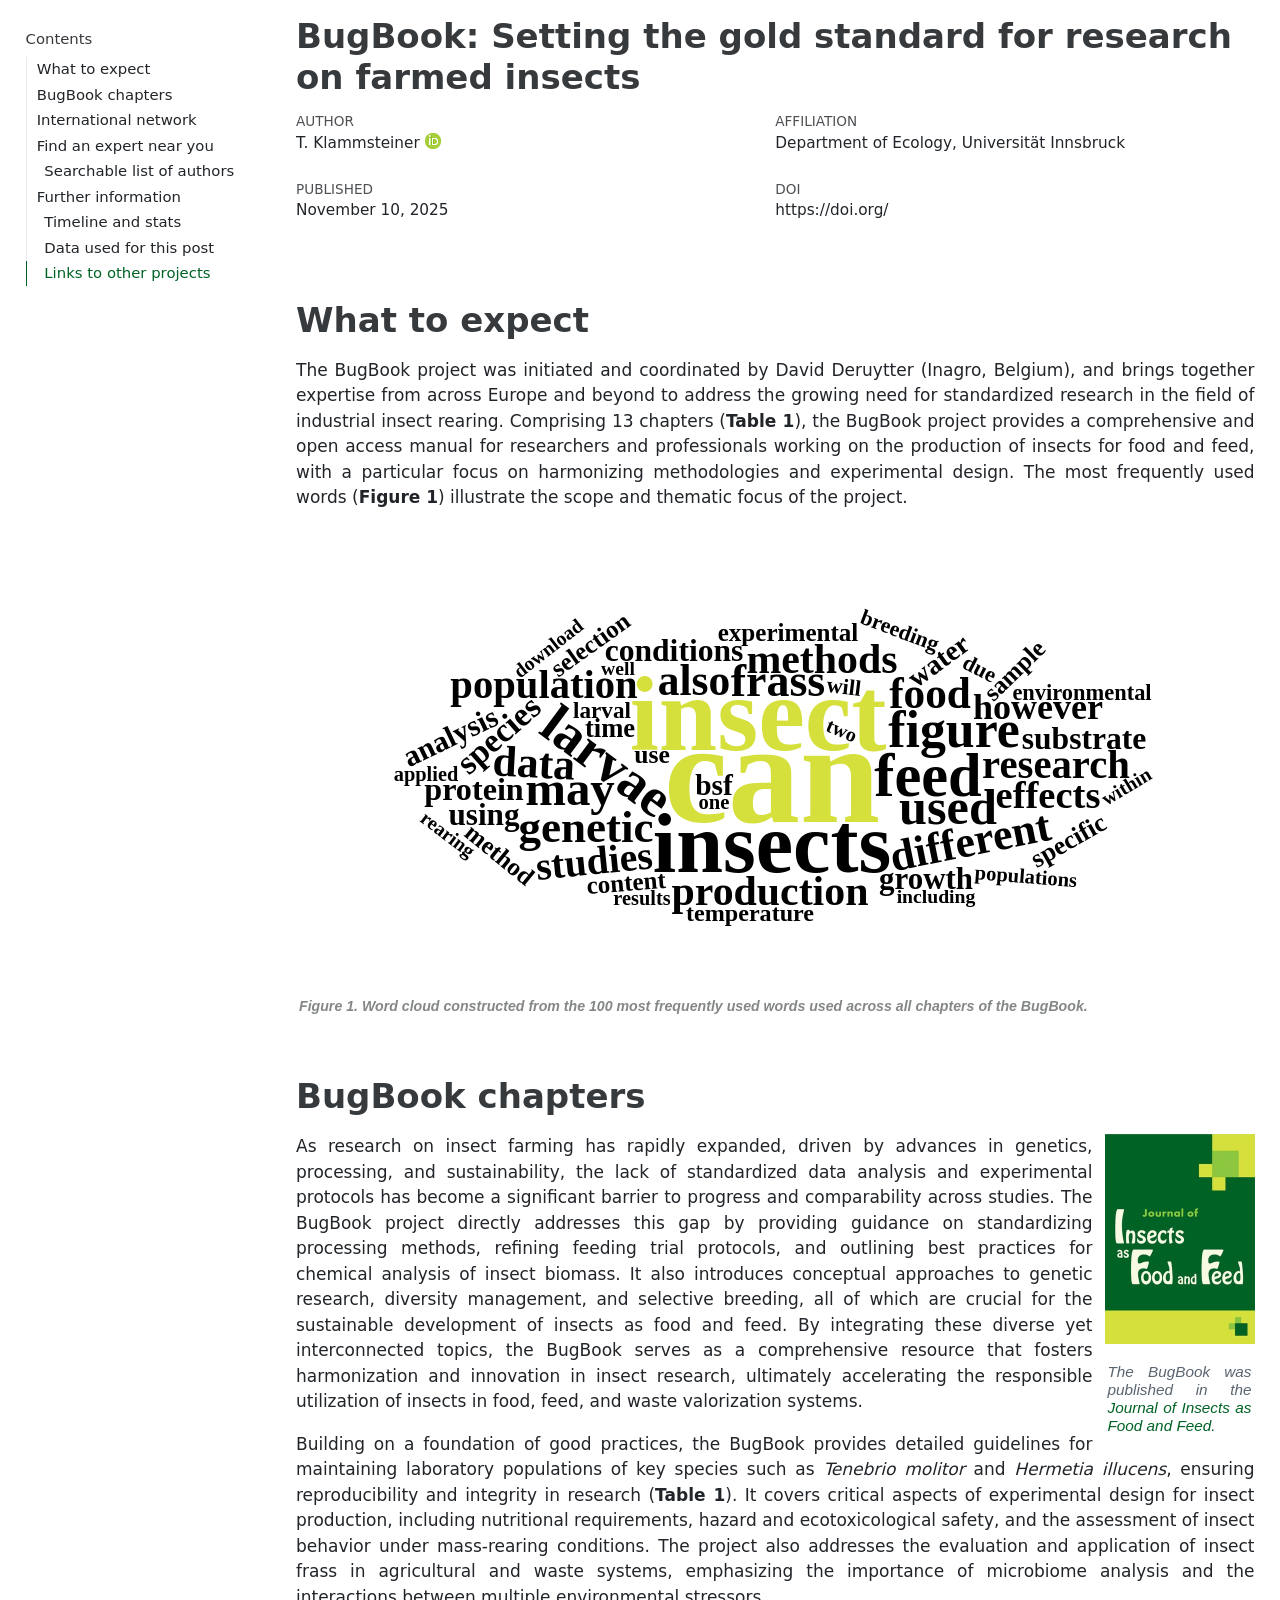
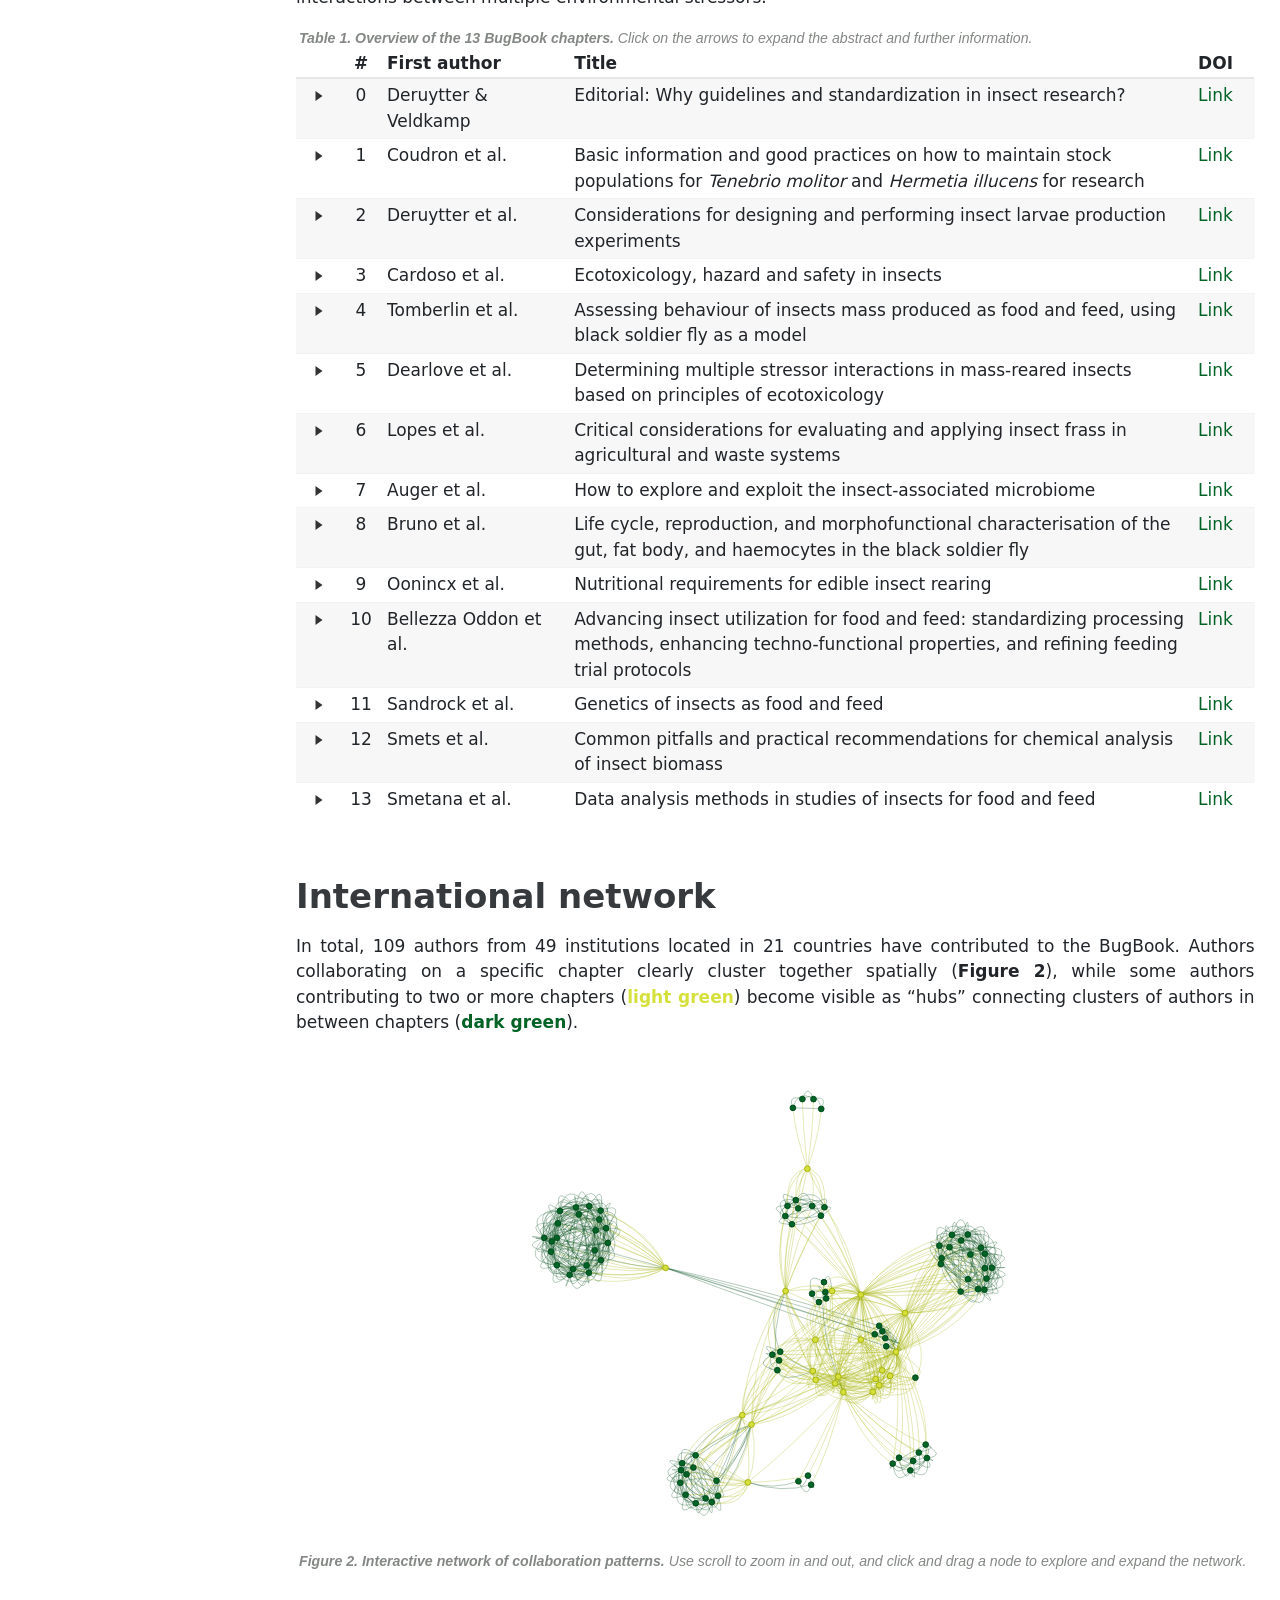
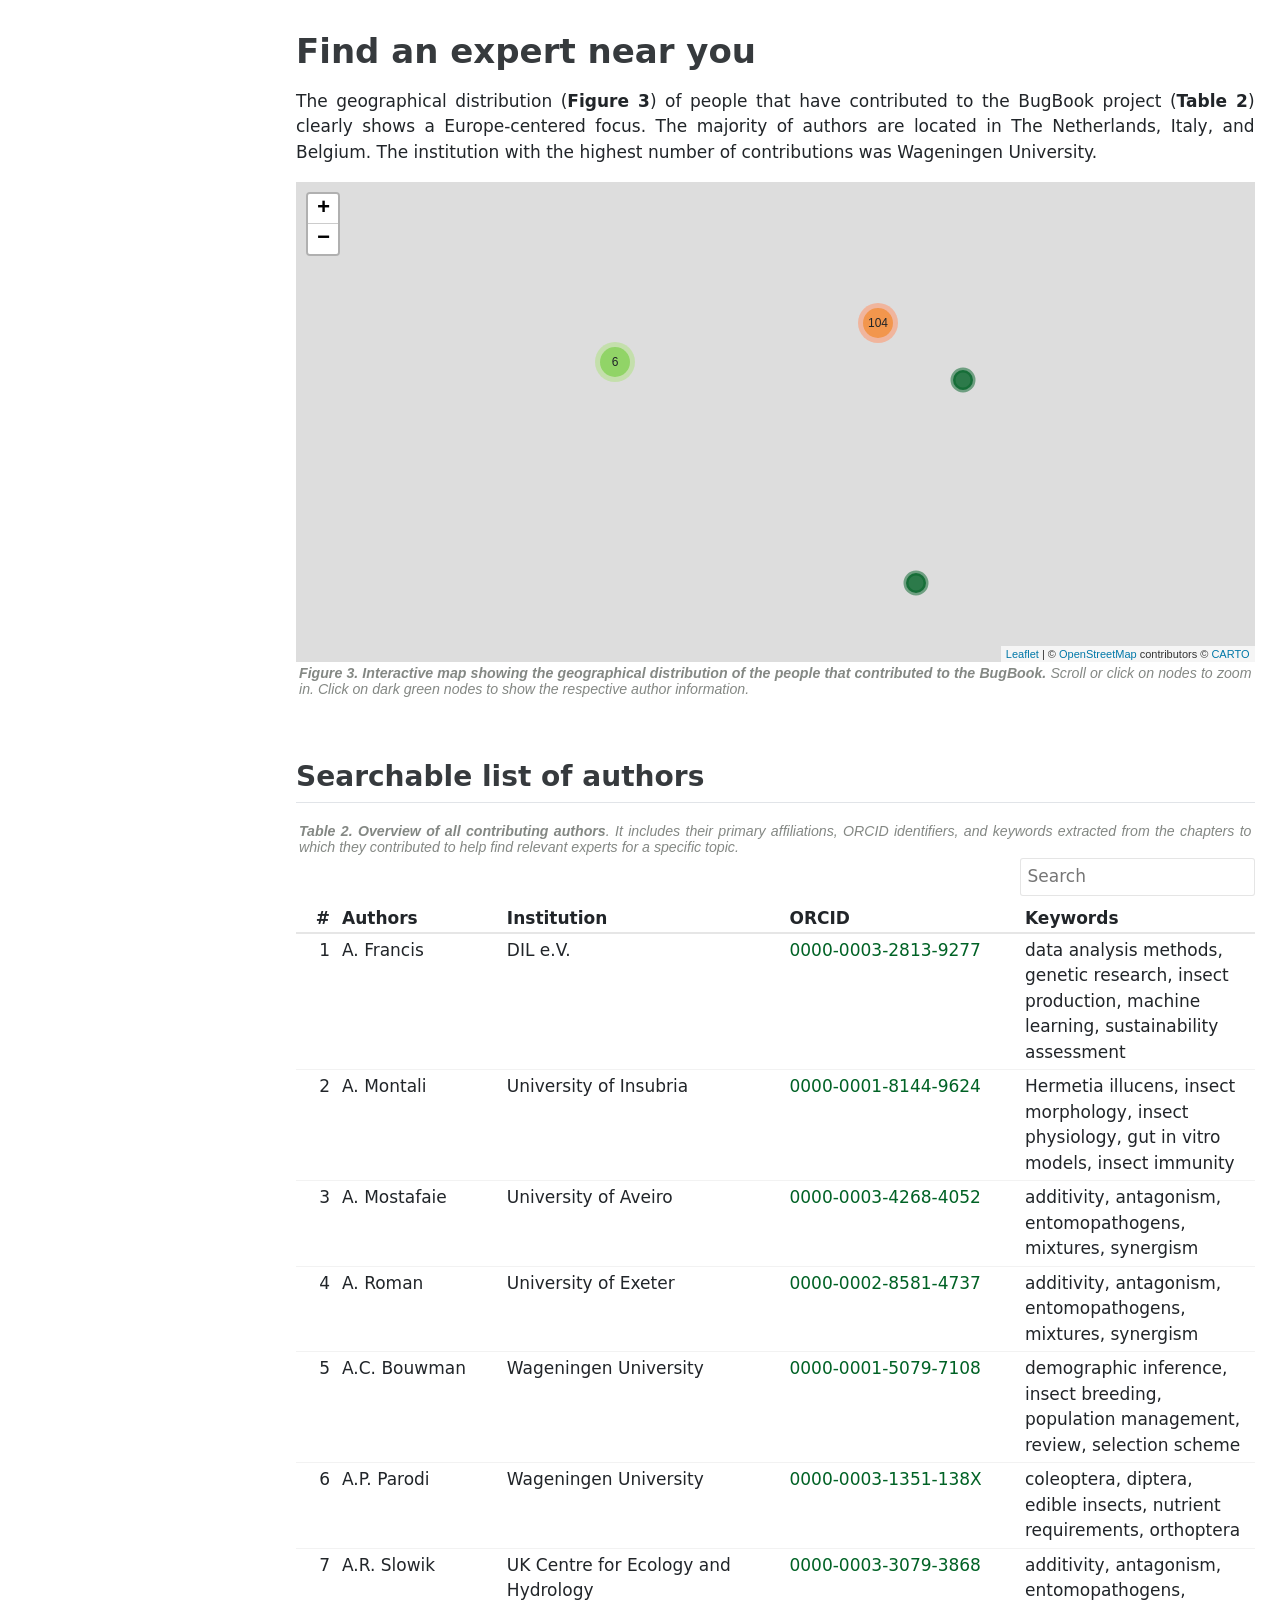
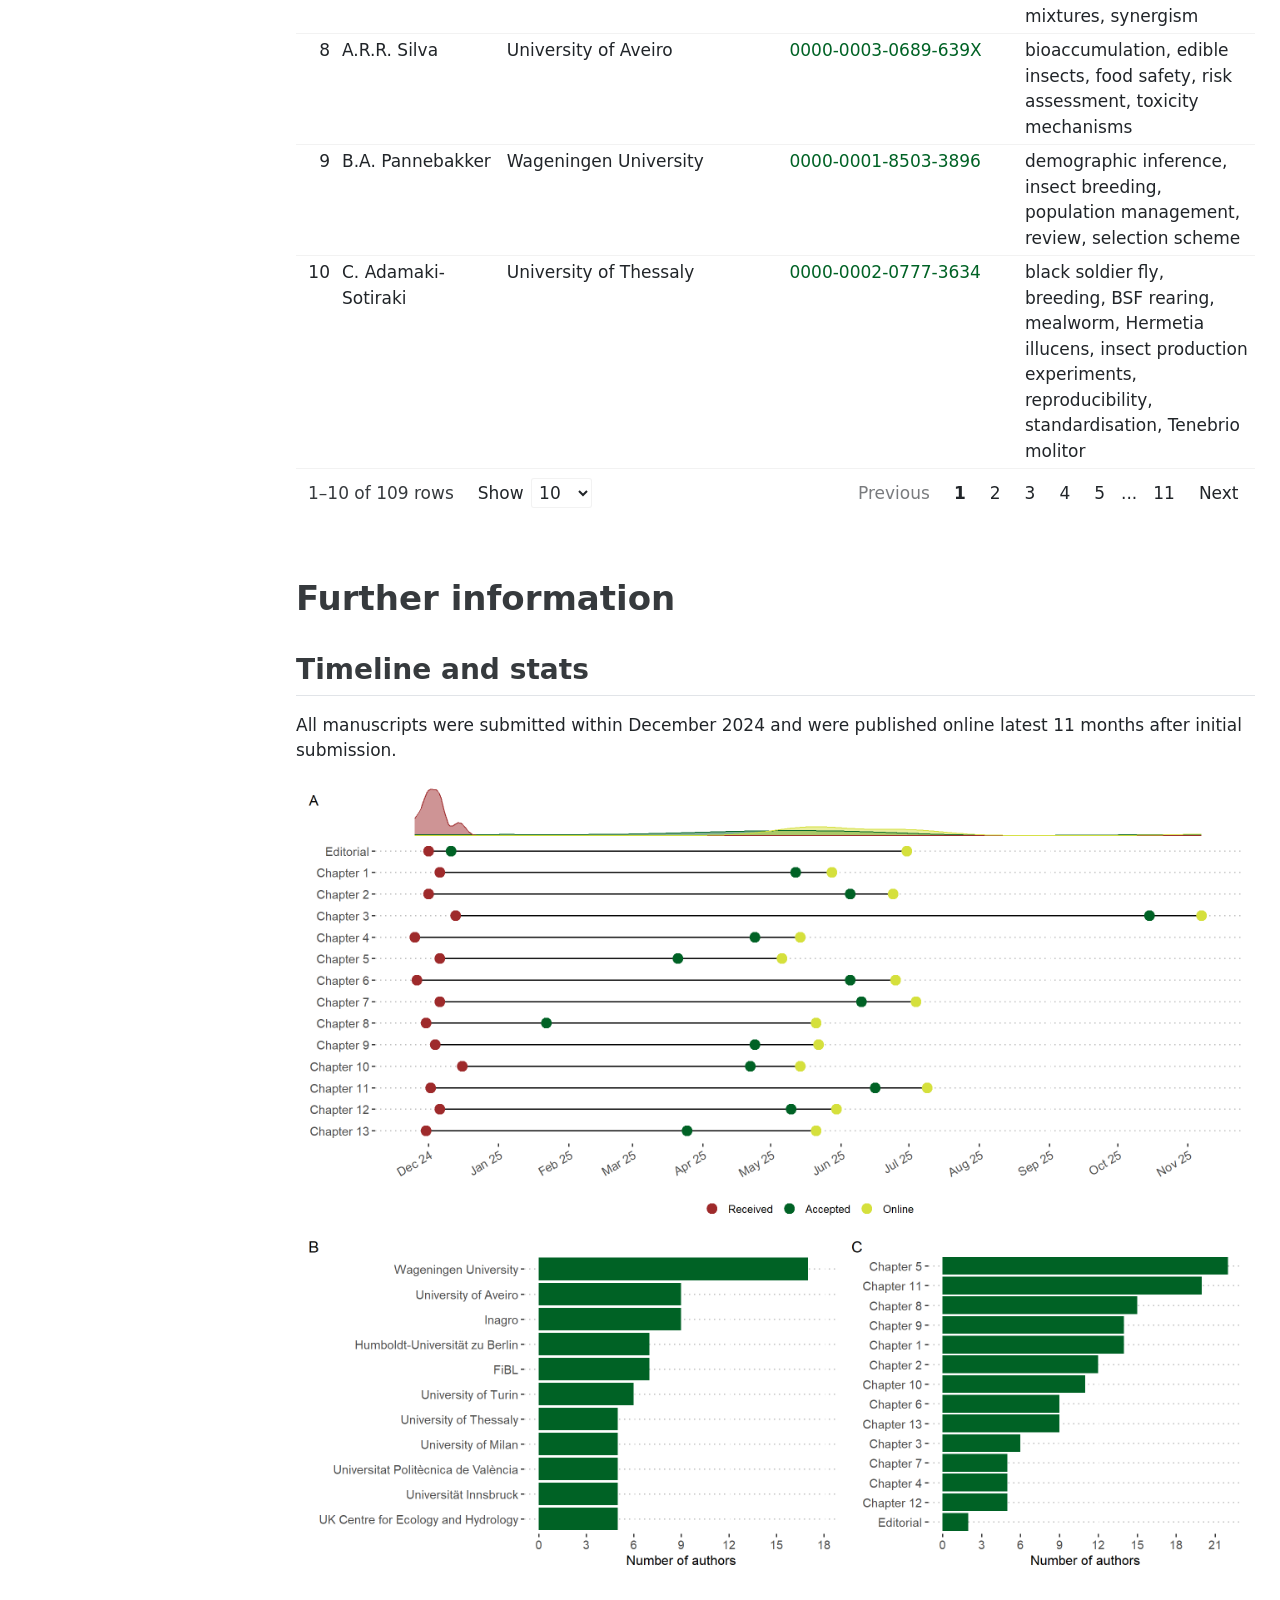
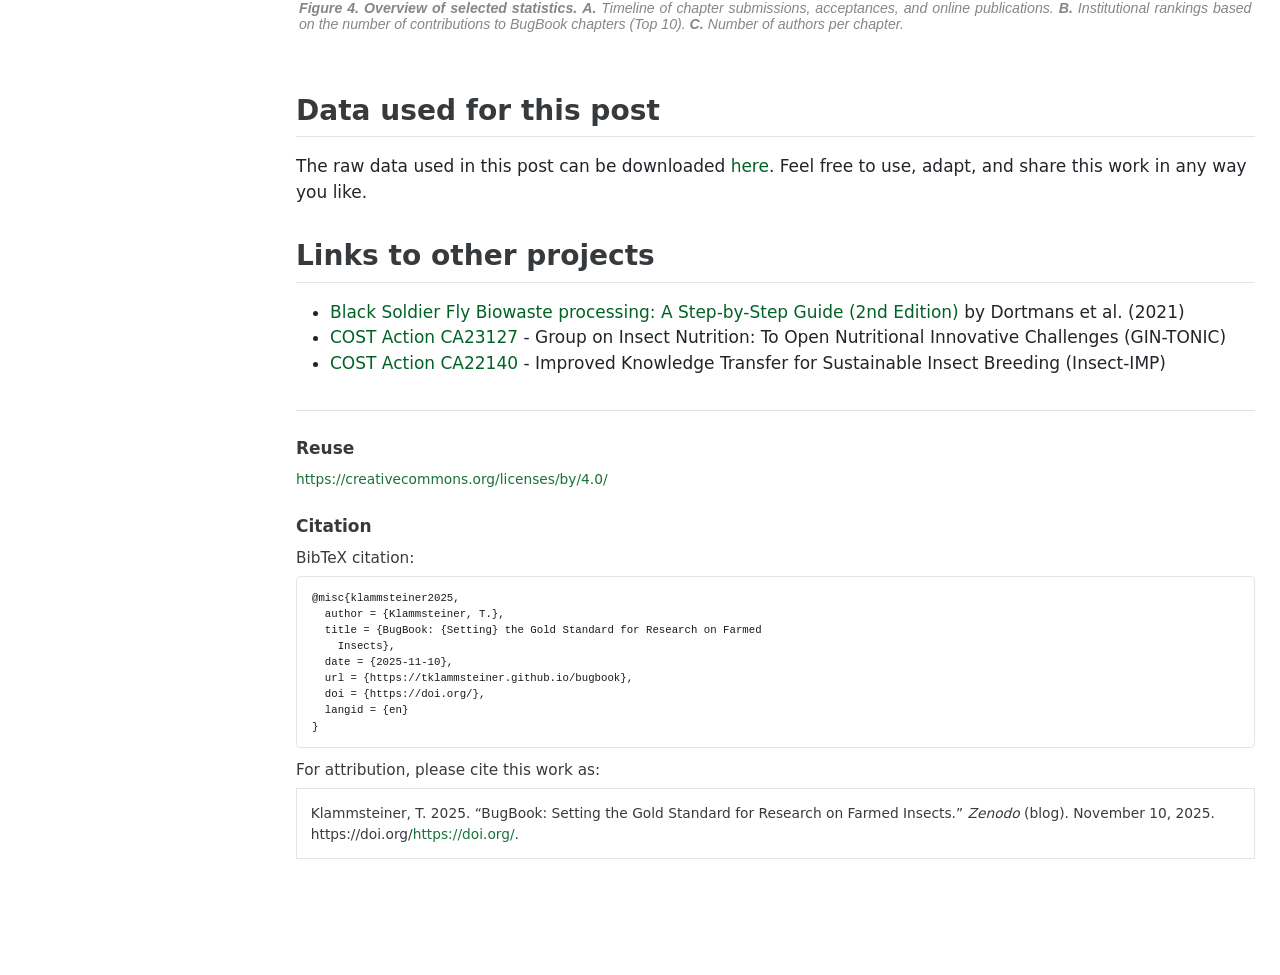
==== commit 6857f69b: "minor edits" ====
--- a/bugbook.html
+++ b/bugbook.html
@@ -87,8 +87,8 @@
   <li><a href="#further-information" id="toc-further-information" class="nav-link" data-scroll-target="#further-information">Further information</a>
   <ul class="collapse">
   <li><a href="#timeline-and-stats" id="toc-timeline-and-stats" class="nav-link" data-scroll-target="#timeline-and-stats">Timeline and stats</a></li>
-  <li><a href="#data" id="toc-data" class="nav-link" data-scroll-target="#data">Data</a></li>
-  <li><a href="#links" id="toc-links" class="nav-link" data-scroll-target="#links">Links</a></li>
+  <li><a href="#data-used-for-this-post" id="toc-data-used-for-this-post" class="nav-link" data-scroll-target="#data-used-for-this-post">Data used for this post</a></li>
+  <li><a href="#links-to-other-projects" id="toc-links-to-other-projects" class="nav-link" data-scroll-target="#links-to-other-projects">Links to other projects</a></li>
   </ul></li>
   </ul>
 </nav>
@@ -146,13 +146,13 @@
 <section id="what-to-expect" class="level1">
 <h1>What to expect</h1>
 <div style="text-align: justify;">
-<p>The BugBook project was initiated and coordinated by David Deruytter (Inagro, Belgium), and brings together expertise from across Europe and beyond to address the growing need for standardized research in the field of industrial insect rearing. Comprising 13 chapters (<strong>Table 1</strong>), the BugBook project provides a comprehensive and open access manual for researchers and professionals working on the production of insects for food and feed, with a particular focus on harmonizing methodologies and experimental design.</p>
+<p>The BugBook project was initiated and coordinated by David Deruytter (Inagro, Belgium), and brings together expertise from across Europe and beyond to address the growing need for standardized research in the field of industrial insect rearing. Comprising 13 chapters (<strong>Table 1</strong>), the BugBook project provides a comprehensive and open access manual for researchers and professionals working on the production of insects for food and feed, with a particular focus on harmonizing methodologies and experimental design. The most frequently used words (<strong>Figure 1</strong>) illustrate the scope and thematic focus of the project.</p>
 </div>
 <p><br></p>
 <iframe src="assets/wordcloud.html" width="100%" height="400" style="border:none;">
 </iframe>
 <figcaption>
-<b>Figure 1.</b> Word cloud constructed from the 100 most frequently used words used across all chapters of the BugBook.
+<b>Figure 1. Word cloud constructed from the 100 most frequently used words used across all chapters of the BugBook.</b>
 </figcaption>
 <p><br></p>
 </section>
@@ -166,7 +166,7 @@
 </figcaption>
 </figure>
 <p>As research on insect farming has rapidly expanded, driven by advances in genetics, processing, and sustainability, the lack of standardized data analysis and experimental protocols has become a significant barrier to progress and comparability across studies. The BugBook project directly addresses this gap by providing guidance on standardizing processing methods, refining feeding trial protocols, and outlining best practices for chemical analysis of insect biomass. It also introduces conceptual approaches to genetic research, diversity management, and selective breeding, all of which are crucial for the sustainable development of insects as food and feed. By integrating these diverse yet interconnected topics, the BugBook serves as a comprehensive resource that fosters harmonization and innovation in insect research, ultimately accelerating the responsible utilization of insects in food, feed, and waste valorization systems.</p>
-<p>Building on a foundation of good practices, the BugBook provides detailed guidelines for maintaining laboratory populations of key species such as <i>Tenebrio molitor</i> and <i>Hermetia illucens</i>, ensuring reproducibility and integrity in research. It covers critical aspects of experimental design for insect production, including nutritional requirements, hazard and ecotoxicological safety, and the assessment of insect behavior under mass-rearing conditions. The project also addresses the evaluation and application of insect frass in agricultural and waste systems, emphasizing the importance of microbiome analysis and the interactions between multiple environmental stressors.</p>
+<p>Building on a foundation of good practices, the BugBook provides detailed guidelines for maintaining laboratory populations of key species such as <i>Tenebrio molitor</i> and <i>Hermetia illucens</i>, ensuring reproducibility and integrity in research (<strong>Table 1</strong>). It covers critical aspects of experimental design for insect production, including nutritional requirements, hazard and ecotoxicological safety, and the assessment of insect behavior under mass-rearing conditions. The project also addresses the evaluation and application of insect frass in agricultural and waste systems, emphasizing the importance of microbiome analysis and the interactions between multiple environmental stressors.</p>
 </div>
 <figcaption>
 <b>Table 1. Overview of the 13 BugBook chapters.</b> Click on the arrows to expand the abstract and further information.
@@ -192,14 +192,14 @@
 </div>
 </div>
 <figcaption>
-<b>Figure 2.</b> Interactive network of collaboration patterns. Use scroll to zoom in and out, and click and drag a node to explore and expand the network.
+<b>Figure 2. Interactive network of collaboration patterns.</b> Use scroll to zoom in and out, and click and drag a node to explore and expand the network.
 </figcaption>
 <p><br></p>
 </section>
 <section id="find-an-expert-near-you" class="level1">
 <h1>Find an expert near you</h1>
 <div style="text-align:justify;">
-<p>The geographical distribution (<b>Figure 3</b>) of people that have contributed to the BugBook project clearly shows a Europe-centered focus. The majority of authors are located in The Netherlands, Italy, and Belgium. The institution with the highest number of contributions was Wageningen University.</p>
+<p>The geographical distribution (<b>Figure 3</b>) of people that have contributed to the BugBook project (<strong>Table 2</strong>) clearly shows a Europe-centered focus. The majority of authors are located in The Netherlands, Italy, and Belgium. The institution with the highest number of contributions was Wageningen University.</p>
 </div>
 <div class="cell">
 <div class="cell-output-display">
@@ -208,11 +208,14 @@
 </div>
 </div>
 <figcaption>
-<b>Figure 3.</b> Interactive map showing the geographical distribution of the people that contributed to the BugBook.
+<b>Figure 3. Interactive map showing the geographical distribution of the people that contributed to the BugBook.</b> Scroll or click on nodes to zoom in. Click on dark green nodes to show the respective author information.
 </figcaption>
 <p><br></p>
 <section id="searchable-list-of-authors" class="level2">
 <h2 class="anchored" data-anchor-id="searchable-list-of-authors">Searchable list of authors</h2>
+<figcaption>
+<b>Table 2. Overview of all contributing authors</b>. It includes their primary affiliations, ORCID identifiers, and keywords extracted from the chapters to which they contributed to help find relevant experts for a specific topic.
+</figcaption>
 <div class="cell">
 <div class="cell-output-display">
 
@@ -234,16 +237,16 @@
 </div>
 </div>
 <figcaption>
-<b>Figure 4.</b> Overview of selected statistics. <b>A.</b> Timeline of chapter submissions, acceptances, and online publications. <b>B.</b> Institutional rankings based on the number of contributions to BugBook chapters (Top 10). <b>C.</b> Number of authors per chapter.
-</figcaption>
-<p><br></p>
-</section>
-<section id="data" class="level2">
-<h2 class="anchored" data-anchor-id="data">Data</h2>
+<b>Figure 4. Overview of selected statistics.</b> <b>A.</b> Timeline of chapter submissions, acceptances, and online publications. <b>B.</b> Institutional rankings based on the number of contributions to BugBook chapters (Top 10). <b>C.</b> Number of authors per chapter.
+</figcaption>
+<p><br></p>
+</section>
+<section id="data-used-for-this-post" class="level2">
+<h2 class="anchored" data-anchor-id="data-used-for-this-post">Data used for this post</h2>
 <p>The raw data used in this post can be downloaded <a href="https://github.com/tklammsteiner/bugbook/raw/dad477f8be674a8cbb0b8a0aa413551127c03525/data/bugbook_data.xlsx">here</a>. Feel free to use, adapt, and share this work in any way you like.</p>
 </section>
-<section id="links" class="level2">
-<h2 class="anchored" data-anchor-id="links">Links</h2>
+<section id="links-to-other-projects" class="level2">
+<h2 class="anchored" data-anchor-id="links-to-other-projects">Links to other projects</h2>
 <ul>
 <li><a href="https://www.eawag.ch/fileadmin/Domain1/Abteilungen/sandec/schwerpunkte/swm/Practical_knowhow_on_BSF/BSF_Biowaste_Processing_2nd_Edition_HR.pdf">Black Soldier Fly Biowaste processing: A Step-by-Step Guide (2nd Edition)</a> by Dortmans et al.&nbsp;(2021)</li>
 <li><a href="https://www.cost.eu/actions/CA23127/">COST Action CA23127</a> - Group on Insect Nutrition: To Open Nutritional Innovative Challenges (GIN-TONIC)</li>
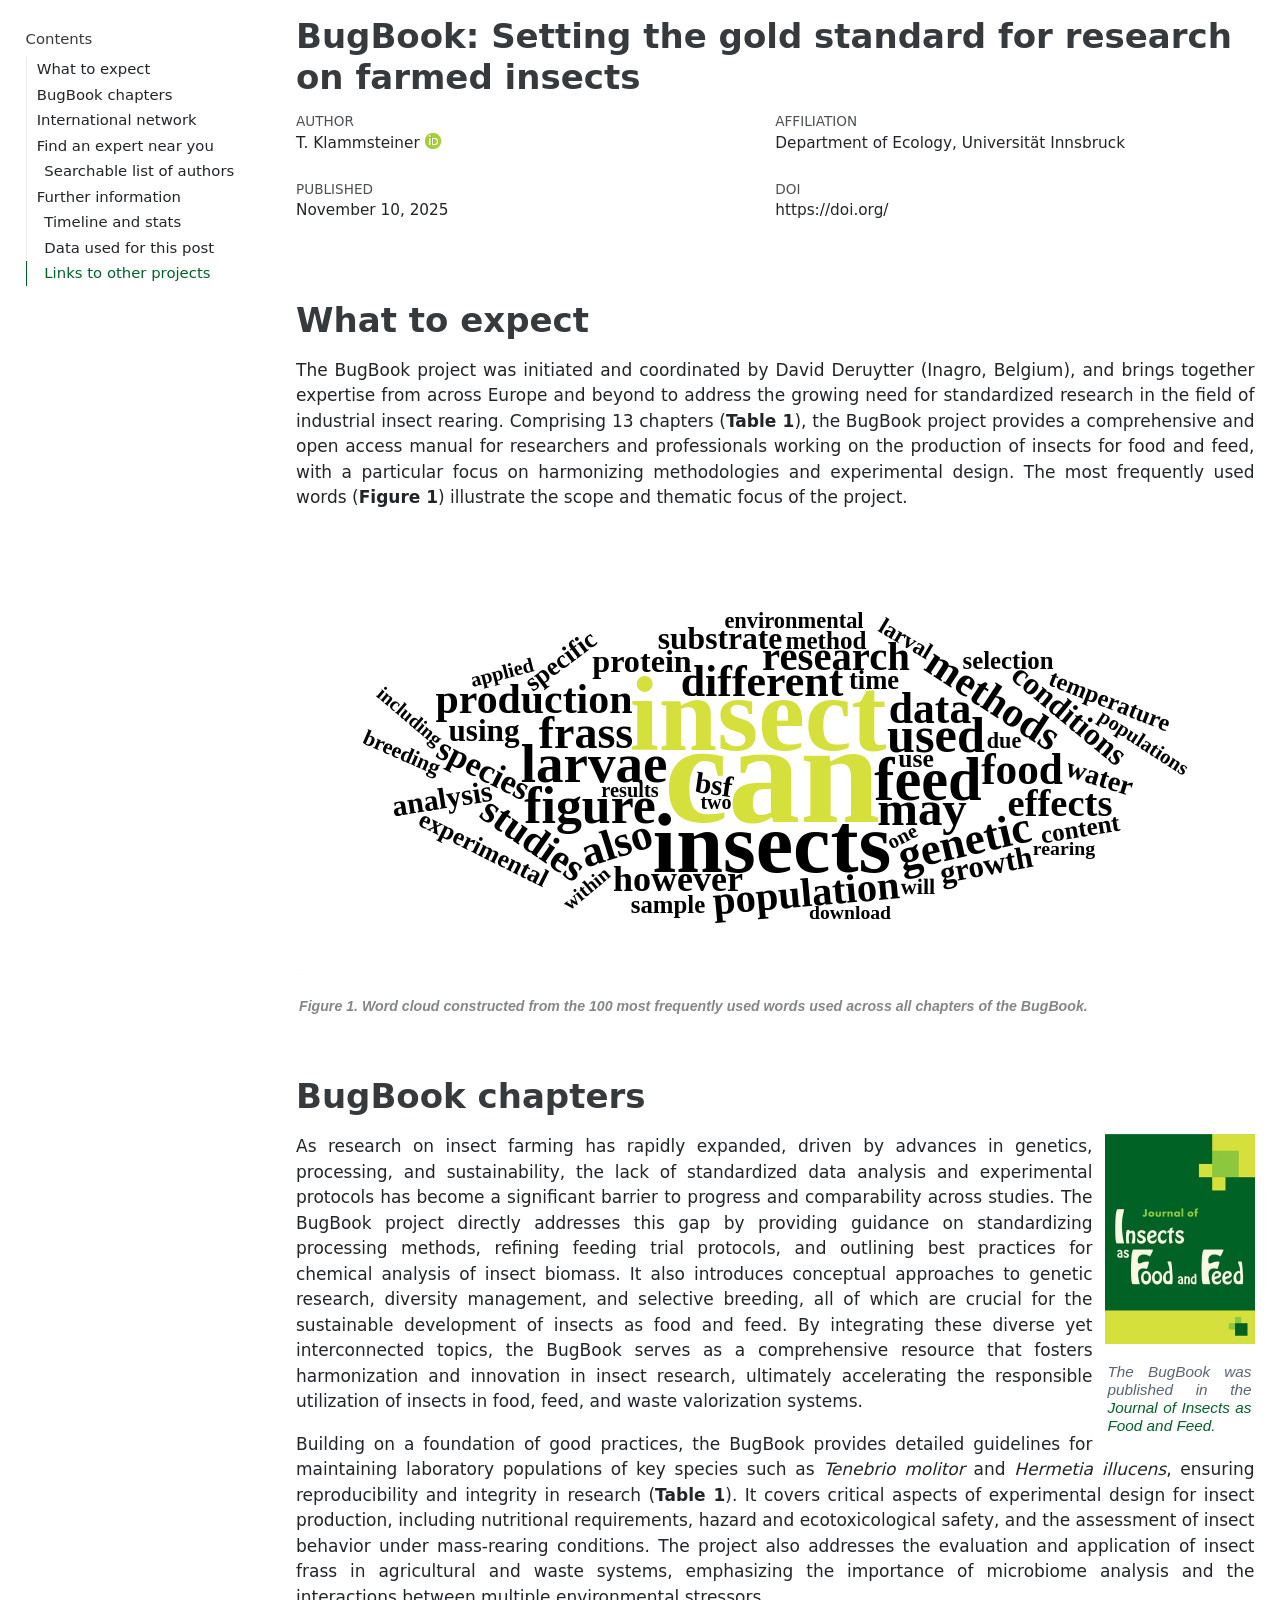
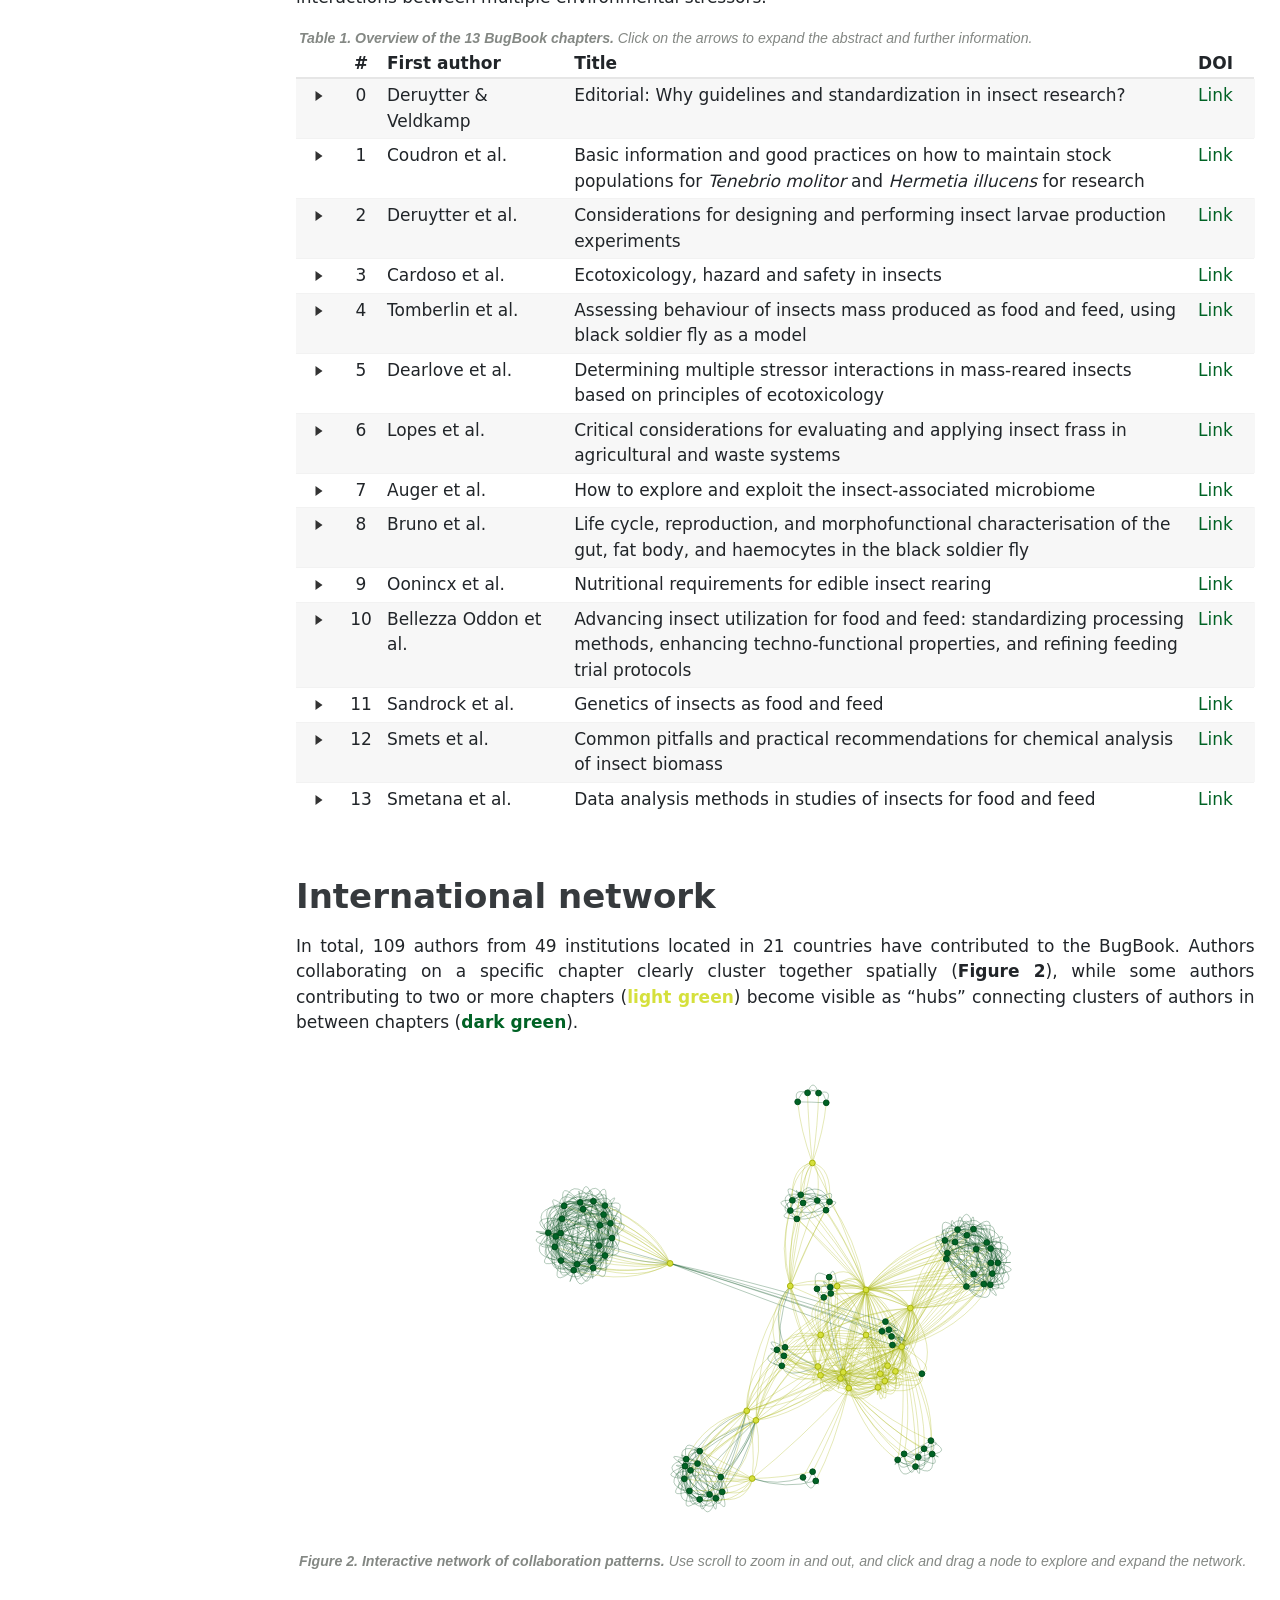
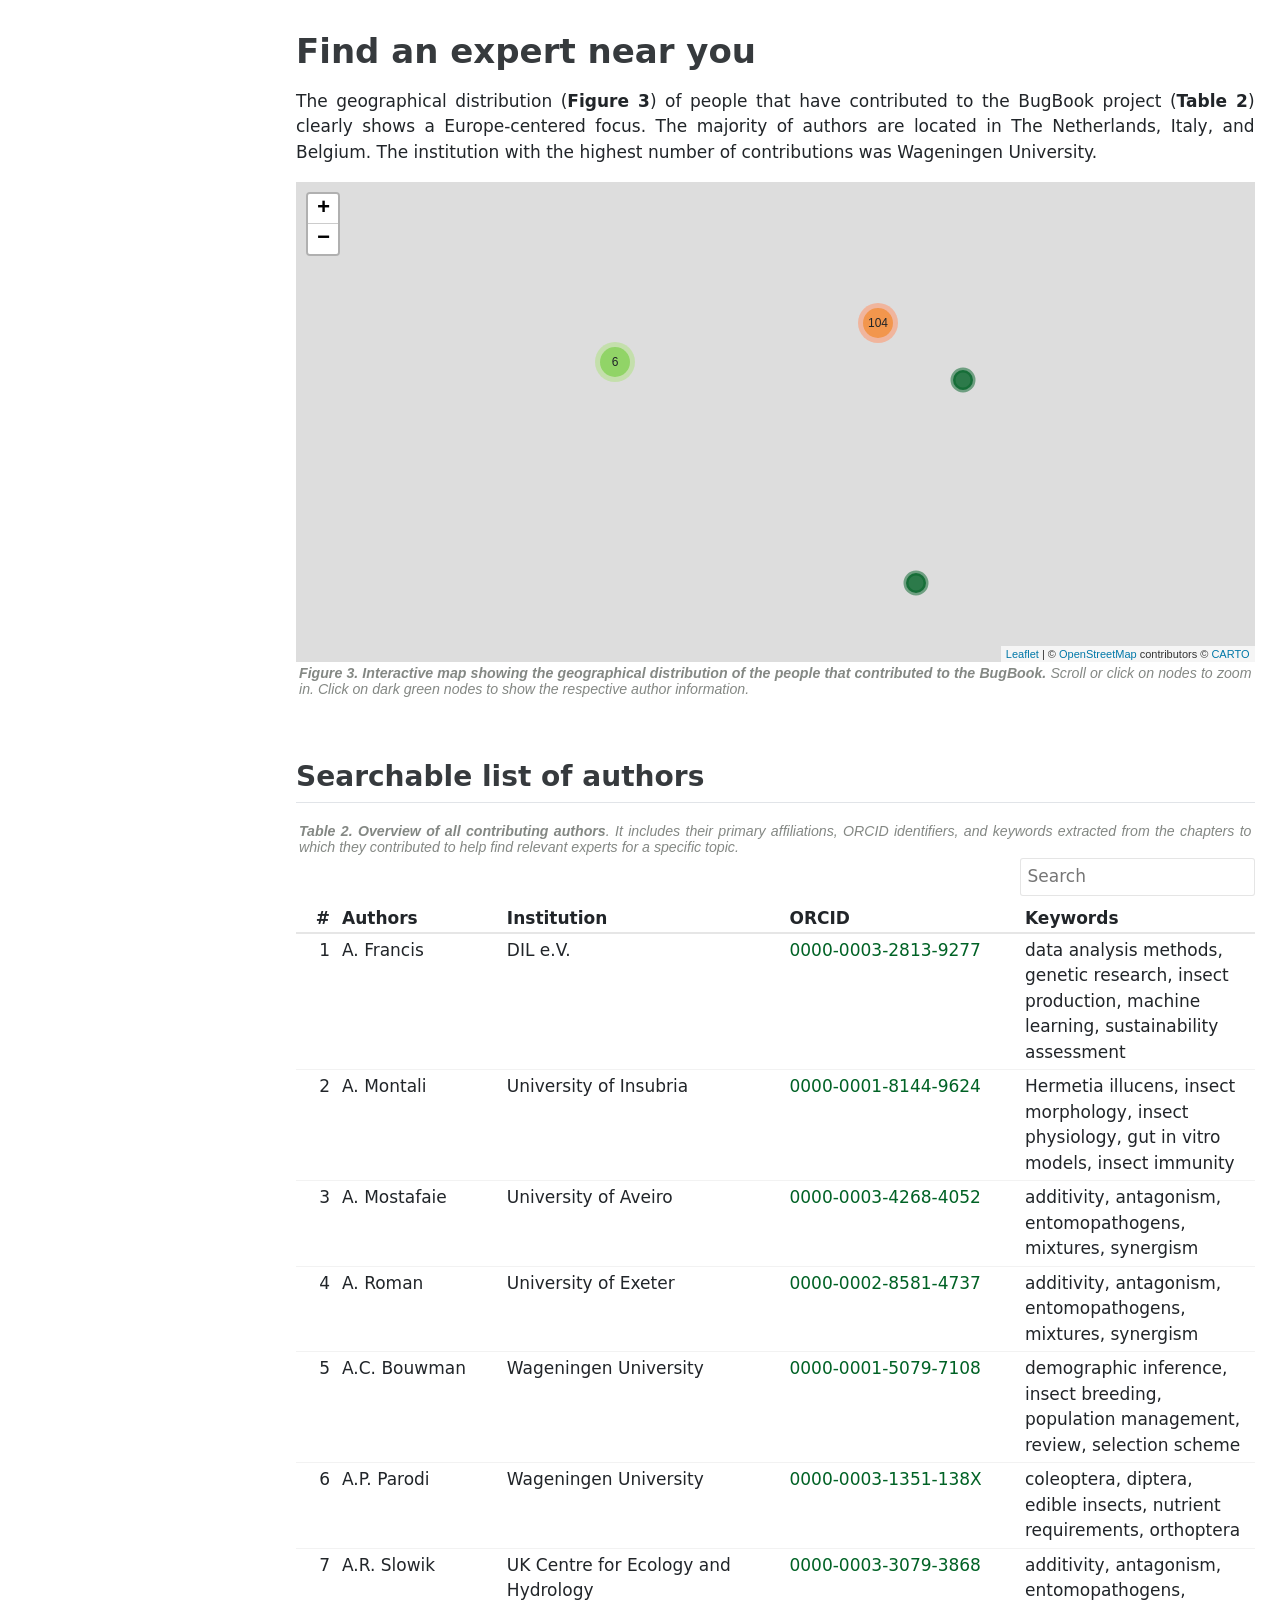
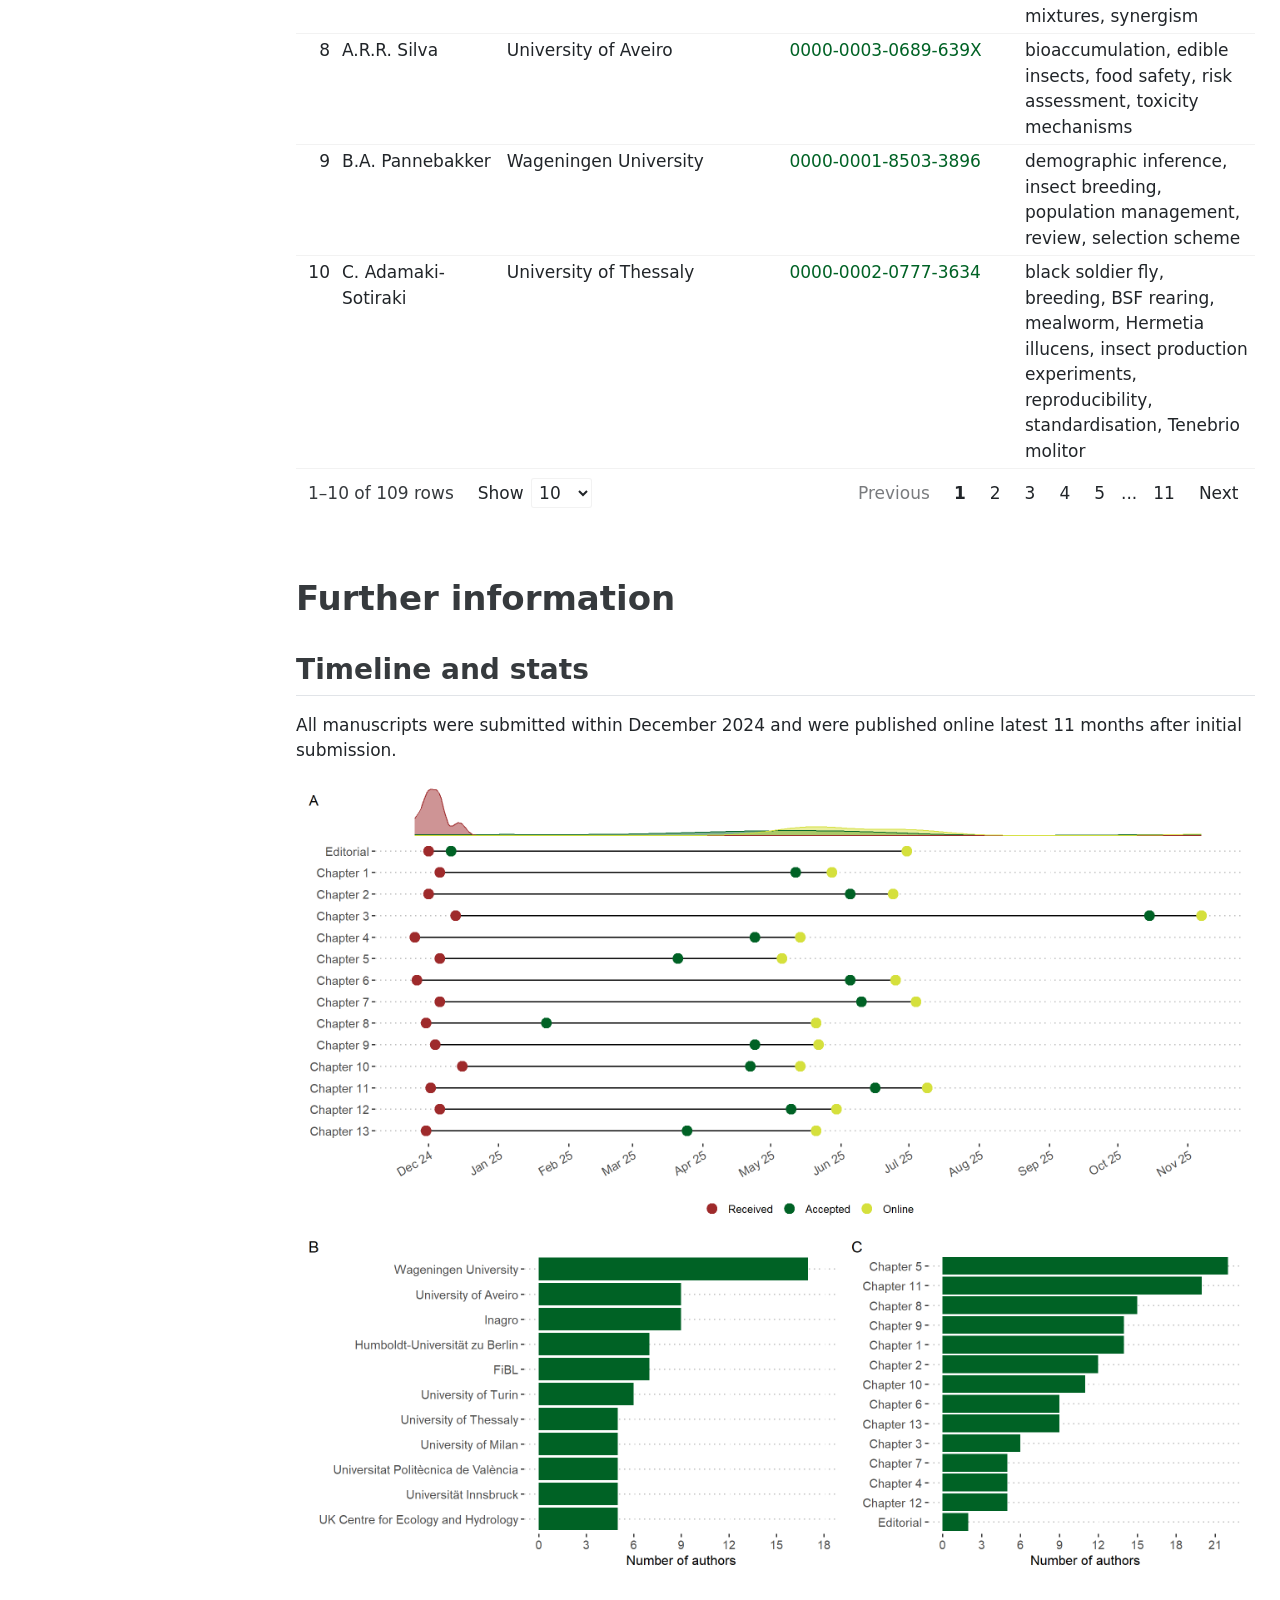
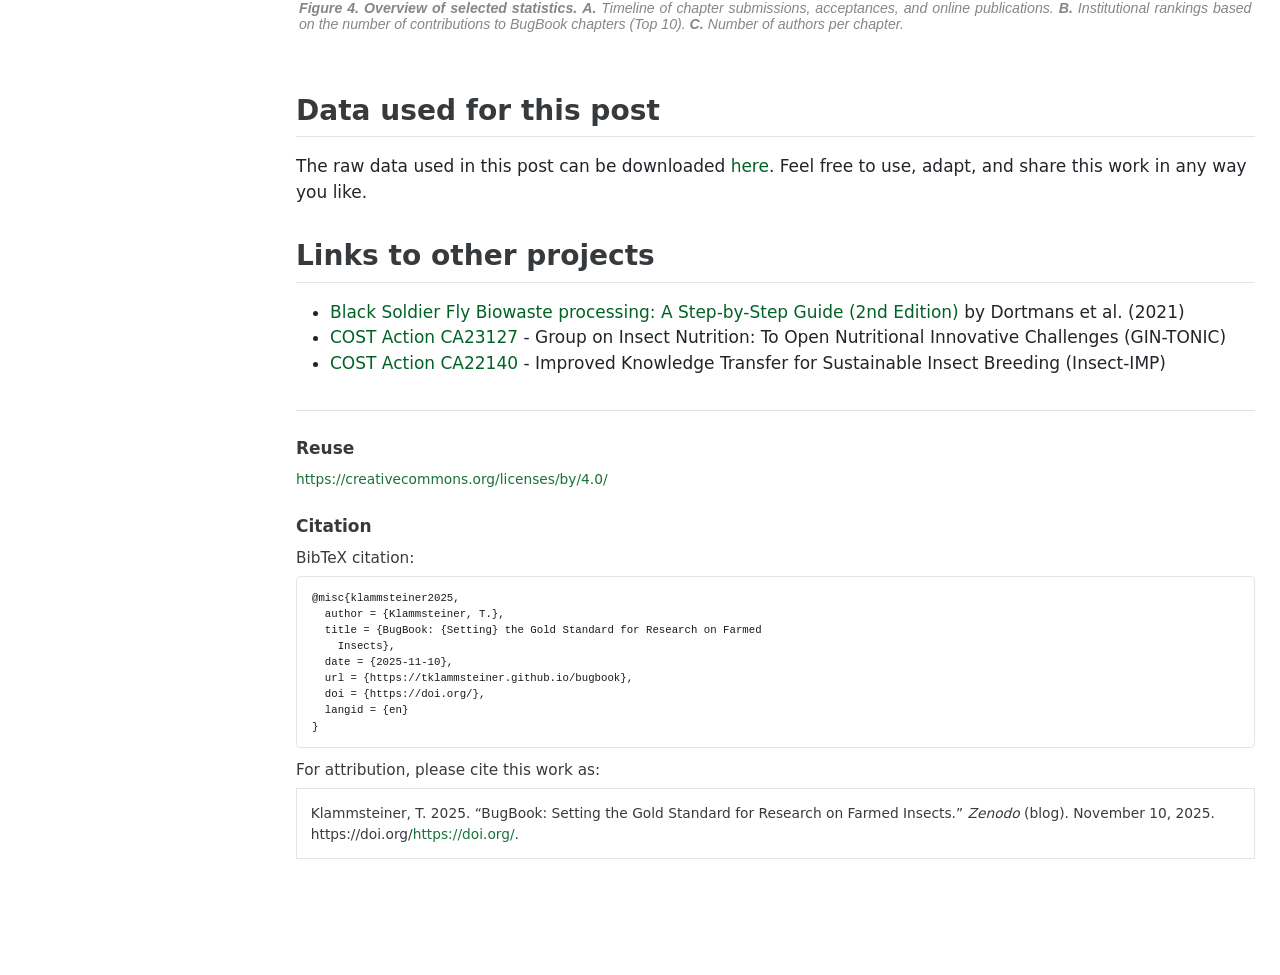
==== commit dd6ace91: "moved css files" ====
--- a/bugbook.html
+++ b/bugbook.html
@@ -66,7 +66,7 @@
 <script src="bugbook_files/libs/leaflet-markercluster-1.0.5/leaflet.markercluster.layersupport.js"></script>
 
 
-<link rel="stylesheet" href="custom.css">
+<link rel="stylesheet" href="css/custom.css">
 </head>
 
 <body>
--- a/css/custom.css
+++ b/css/custom.css
@@ -0,0 +1,20 @@
+/* --- FIGURE CAPTION STYLING --- */
+figcaption {
+  color: #848884;
+  font: italic smaller sans-serif;
+  padding: 3px;
+  text-align: justify;
+}
+
+/* --- HEADER STYLING --- */
+h1, .title {
+  font-weight: 900;
+}
+
+
+a {text-decoration:none;}
+
+
+.quarto-toc-active .quarto-toc-text {
+  font-weight: bold !important;
+}
